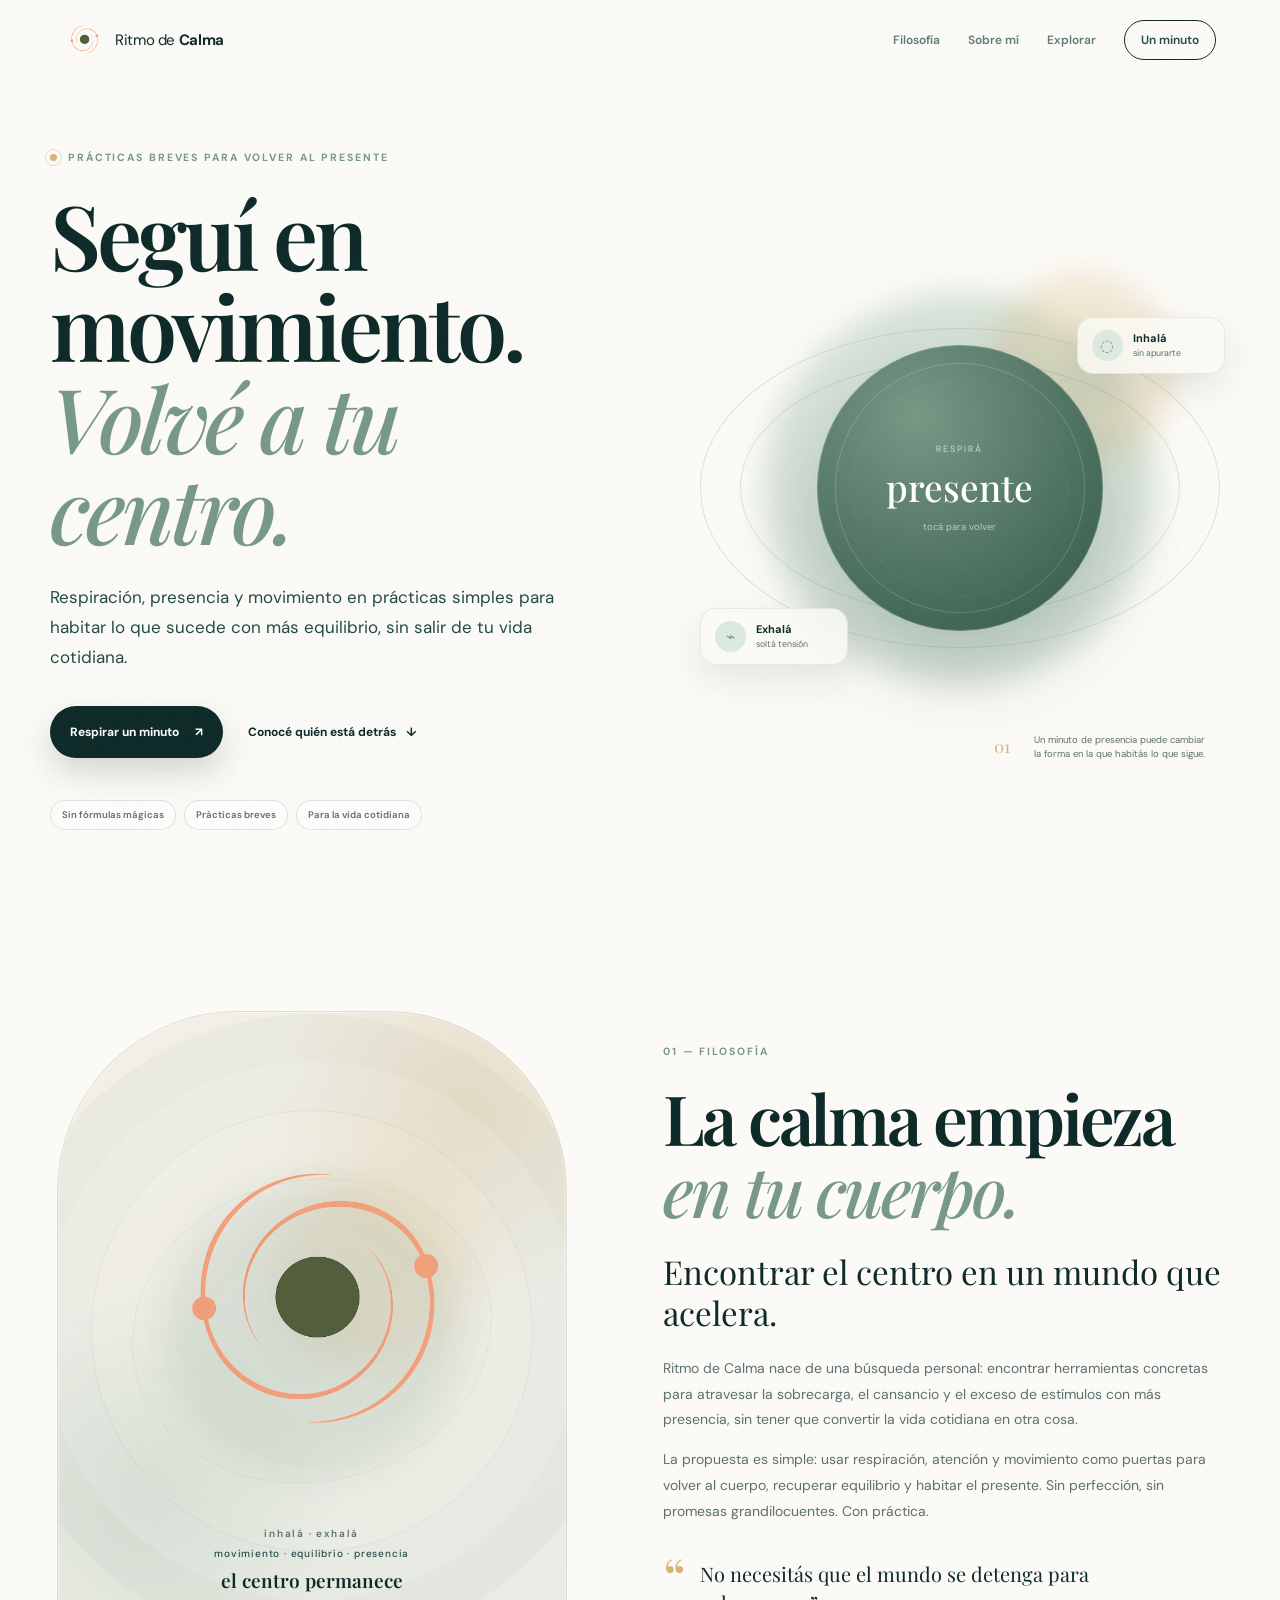
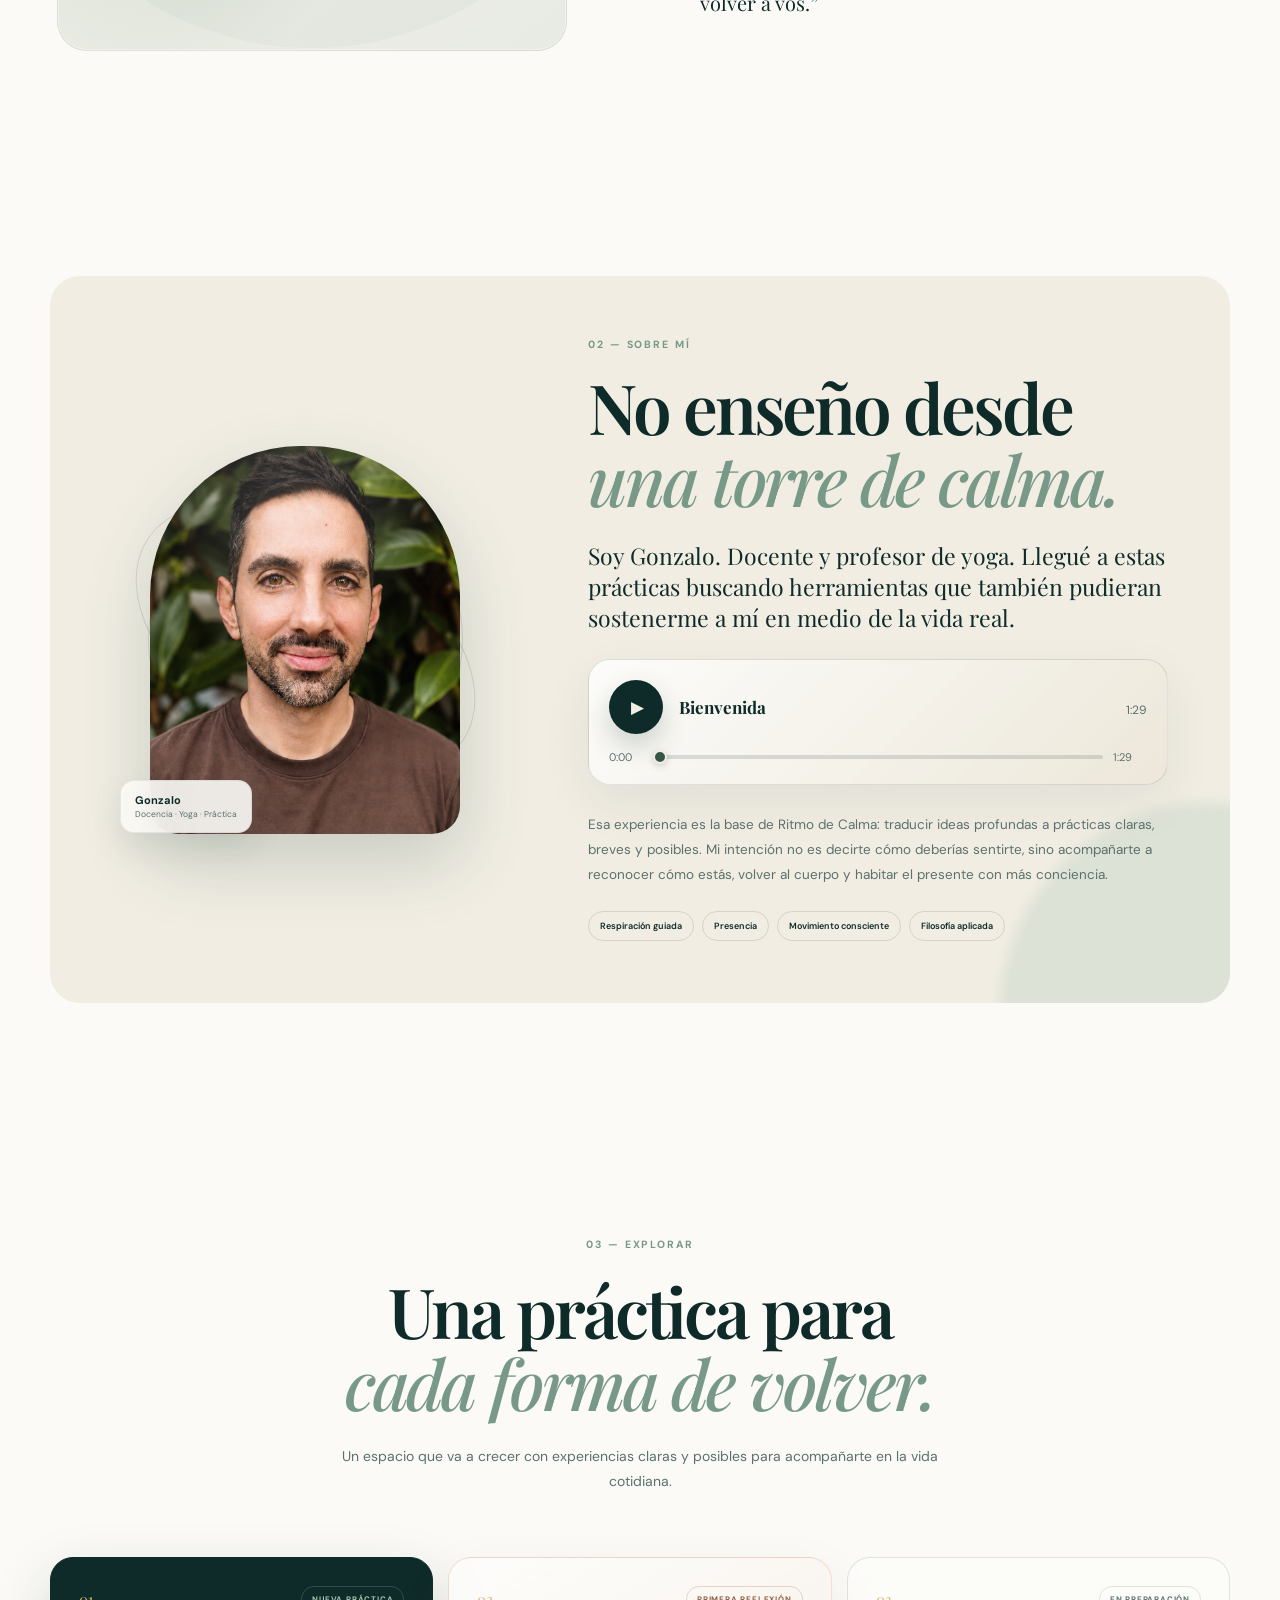
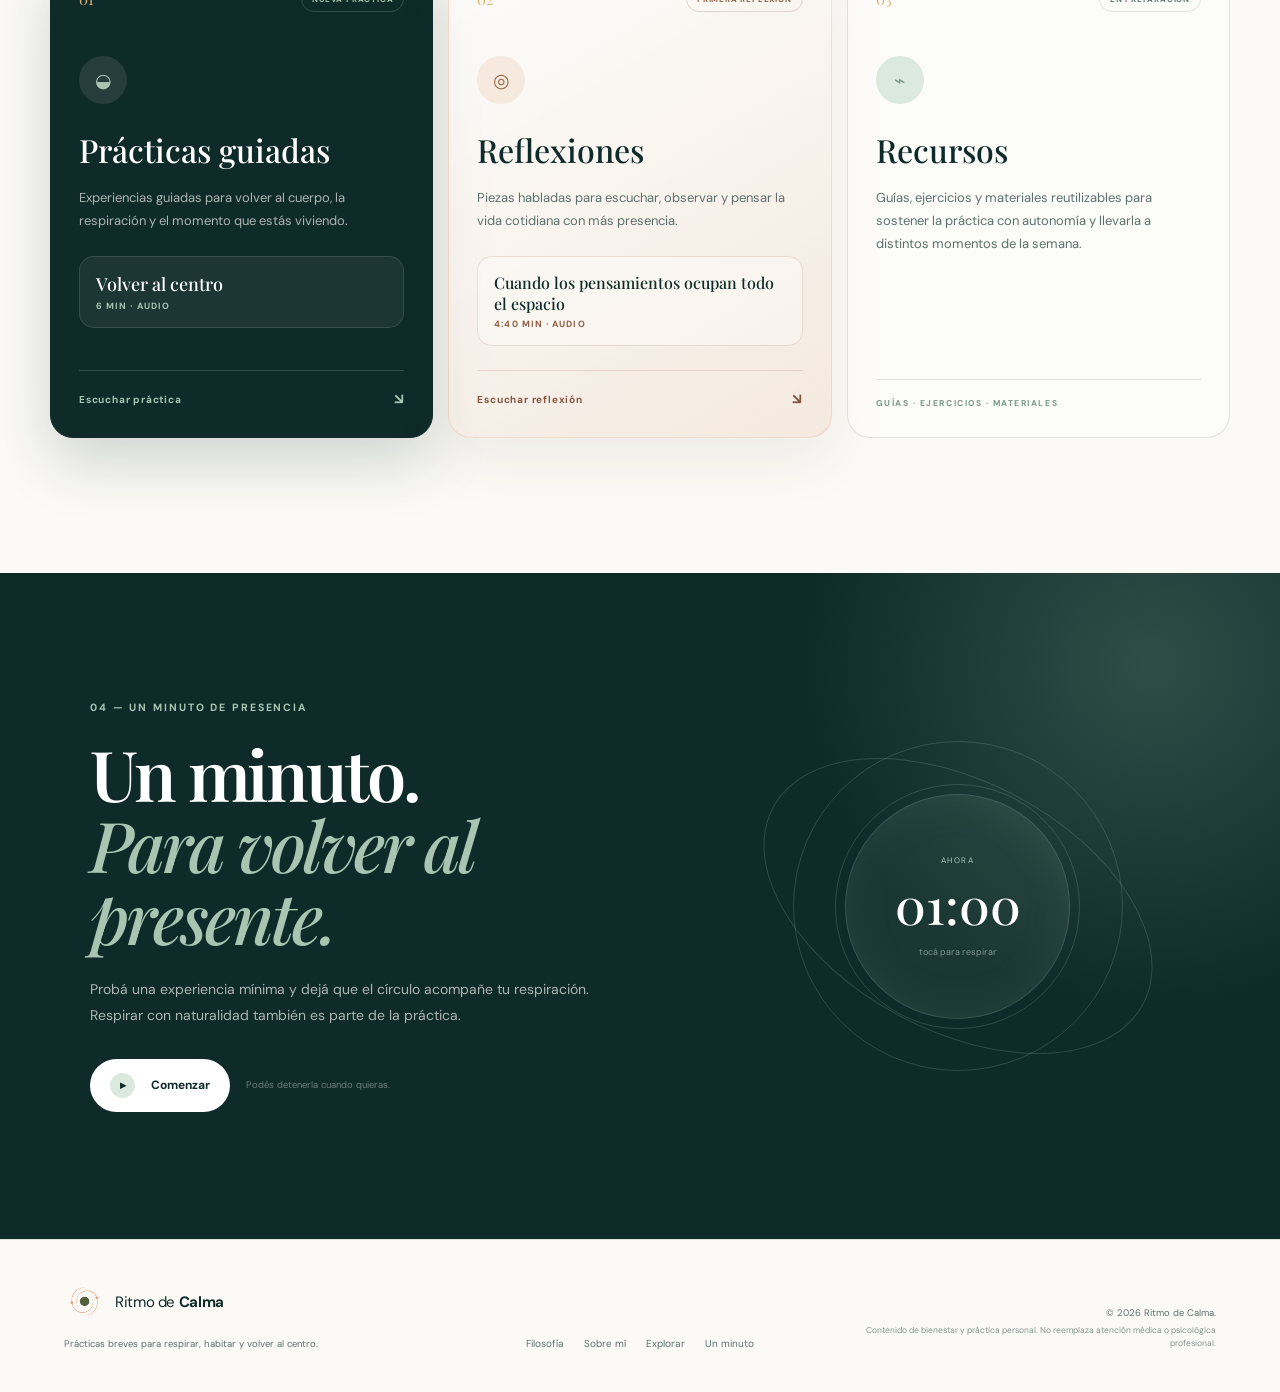
==== index.html @ 2ca8b784 "style: refresh logo and favicon" ====
<!DOCTYPE html>
<html lang="es">
<head>
  <meta charset="UTF-8">
  <meta name="viewport" content="width=device-width, initial-scale=1.0">
  <meta name="description" content="Ritmo de Calma — respiración, presencia y movimiento para seguir en movimiento sin perder el centro.">
  <meta name="theme-color" content="#0f2b29">
  <meta name="color-scheme" content="light">
  <link rel="icon" href="favicon-terra-v3.ico" sizes="any">
  <link rel="icon" type="image/png" href="assets/favicon-terra-v3-32.png" sizes="32x32">
  <link rel="icon" type="image/png" href="assets/favicon-terra-v3-16.png" sizes="16x16">
  <link rel="apple-touch-icon" href="assets/favicon-terra-v3-180.png">
  <meta property="og:type" content="website">
  <meta property="og:title" content="Ritmo de Calma — Seguí en movimiento. Volvé a tu centro.">
  <meta property="og:description" content="Prácticas breves para volver al presente sin salir de tu día a día.">
  <meta property="og:url" content="https://www.ritmodecalma.com/">
  <meta name="twitter:card" content="summary_large_image">
  <link rel="canonical" href="https://www.ritmodecalma.com/">
  <link rel="preconnect" href="https://fonts.googleapis.com">
  <link rel="preconnect" href="https://fonts.gstatic.com" crossorigin>
  <link href="https://fonts.googleapis.com/css2?family=DM+Sans:wght@400;500;600;700&family=Playfair+Display:ital,wght@0,500;0,600;1,500;1,600&display=swap" rel="stylesheet">
  <link rel="stylesheet" href="style.css?v=logo-terra-v3">
  <title>Ritmo de Calma — Volvé a tu centro</title>
  <script defer src="https://cloud.umami.is/script.js" data-website-id="38cd28f6-9287-4475-85c4-ac430f032003" data-domains="ritmodecalma.com,www.ritmodecalma.com"></script>
</head>

<body>
  <a class="skip-link" href="#contenido">Saltar al contenido</a>
  <div class="noise" aria-hidden="true"></div>
  <div class="progress-bar" id="progressBar" aria-hidden="true"></div>

  <header class="site-header" id="siteHeader">
    <a class="brand" href="#inicio" aria-label="Ritmo de Calma — inicio">
      <span class="brand-symbol-motion" aria-hidden="true">
        <img class="brand-symbol" src="assets/logo-terra-v3.png" alt="" width="42" height="42">
      </span>
      <span>Ritmo de <strong>Calma</strong></span>
    </a>

    <button class="menu-toggle" id="menuToggle" type="button" aria-label="Abrir menú" aria-expanded="false" aria-controls="nav">
      <span></span><span></span>
    </button>

    <nav class="nav" id="nav" aria-label="Navegación principal">
      <a href="#filosofia" data-nav="filosofia">Filosofía</a>
      <a href="#sobre-mi" data-nav="sobre-mi">Sobre mí</a>
      <a href="#explorar" data-nav="explorar">Explorar</a>
      <a class="nav-cta" href="#presencia" data-nav="presencia">Un minuto</a>
    </nav>
  </header>

  <main id="contenido">
    <section class="hero section" id="inicio" data-section="inicio">
      <div class="hero-copy reveal">
        <div class="hero-kicker">
          <span class="pulse-dot" aria-hidden="true"></span>
          PRÁCTICAS BREVES PARA VOLVER AL PRESENTE
        </div>

        <h1>
          Seguí en movimiento.<br>
          <em>Volvé a tu centro.</em>
        </h1>

        <p class="hero-text">
          Respiración, presencia y movimiento en prácticas simples para habitar lo que sucede
          con más equilibrio, sin salir de tu vida cotidiana.
        </p>

        <div class="hero-actions">
          <button class="button button-primary magnetic" type="button" data-open-pause>
            <span class="button-label">Respirar un minuto</span>
            <span class="button-icon" aria-hidden="true">↗</span>
          </button>
          <a class="text-link" href="#sobre-mi">Conocé quién está detrás <span aria-hidden="true">↓</span></a>
        </div>

        <div class="hero-proof" aria-label="Características de Ritmo de Calma">
          <span>Sin fórmulas mágicas</span>
          <span>Prácticas breves</span>
          <span>Para la vida cotidiana</span>
        </div>
      </div>

      <div class="hero-visual reveal delay-1" id="heroVisual" aria-label="Visualización animada de una respiración">
        <div class="hero-orbits" aria-hidden="true">
          <div class="ambient ambient-a"></div>
          <div class="ambient ambient-b"></div>
          <div class="orbit orbit-a"></div>
          <div class="orbit orbit-b"></div>
        </div>

        <button class="breath-orb" type="button" data-open-pause aria-label="Abrir un minuto guiado de presencia">
          <span class="orb-halo halo-a" aria-hidden="true"></span>
          <span class="orb-halo halo-b" aria-hidden="true"></span>
          <span class="orb-copy">
            <small>RESPIRÁ</small>
            <strong>presente</strong>
            <span>tocá para volver</span>
          </span>
        </button>

        <div class="floating-note note-a" aria-hidden="true">
          <span class="note-symbol">◌</span>
          <p><strong>Inhalá</strong><small>sin apurarte</small></p>
        </div>
        <div class="floating-note note-b" aria-hidden="true">
          <span class="note-symbol">⌁</span>
          <p><strong>Exhalá</strong><small>soltá tensión</small></p>
        </div>

        <div class="hero-caption" aria-hidden="true">
          <span>01</span>
          <p>Un minuto de presencia puede cambiar la forma en la que habitás lo que sigue.</p>
        </div>
      </div>
    </section>

    <section class="section philosophy" id="filosofia" data-section="filosofia">
      <div class="philosophy-visual reveal">
        <div class="visual-frame philosophy-brand-board">
          <span class="brand-aura aura-one"></span>
          <span class="brand-aura aura-two"></span>

          <div class="philosophy-logo-wrap">
            <div class="philosophy-logo-motion">
              <img class="philosophy-logo-image" src="assets/logo-terra-v3.png" alt="" width="1254" height="1254">
            </div>
          </div>

          <div class="brand-concept-copy">
            <small>inhalá · exhalá</small>
            <span>movimiento · equilibrio · presencia</span>
            <strong>el centro permanece</strong>
          </div>
        </div>
      </div>

      <div class="philosophy-copy reveal delay-1">
        <p class="eyebrow">01 — FILOSOFÍA</p>
        <h2>La calma empieza<br> <em>en tu cuerpo.</em></h2>
        <p class="lead">Encontrar el centro en un mundo que acelera.</p>
        <p>
          Ritmo de Calma nace de una búsqueda personal: encontrar herramientas concretas
          para atravesar la sobrecarga, el cansancio y el exceso de estímulos con más presencia,
          sin tener que convertir la vida cotidiana en otra cosa.
        </p>
        <p>
          La propuesta es simple: usar respiración, atención y movimiento como puertas para
          volver al cuerpo, recuperar equilibrio y habitar el presente. Sin perfección,
          sin promesas grandilocuentes. Con práctica.
        </p>
        <blockquote>
          <span aria-hidden="true">“</span>
          <p>No necesitás que el mundo se detenga para volver a vos.”</p>
        </blockquote>
      </div>
    </section>

    <section class="section about" id="sobre-mi" data-section="sobre-mi">
      <div class="about-card reveal">
        <figure class="about-profile" data-photo-parallax>
          <div class="profile-orbit orbit-one" aria-hidden="true"></div>
          <div class="profile-orbit orbit-two" aria-hidden="true"></div>

          <div class="profile-photo-shell">
            <img
              class="profile-photo"
              src="assets/gonzalo-sobre-mi.png"
              alt="Gonzalo, docente y profesor de yoga, creador de Ritmo de Calma"
              width="941"
              height="1672"
              loading="lazy"
              decoding="async"
            >
            <span class="profile-photo-glow" aria-hidden="true"></span>
          </div>

          <figcaption class="profile-label">
            <strong>Gonzalo</strong>
            <span>Docencia · Yoga · Práctica</span>
          </figcaption>
        </figure>

        <div class="about-copy">
          <p class="eyebrow">02 — SOBRE MÍ</p>
          <h2>No enseño desde <em>una torre de calma.</em></h2>
          <p class="about-lead">
            Soy Gonzalo. Docente y profesor de yoga. Llegué a estas prácticas buscando
            herramientas que también pudieran sostenerme a mí en medio de la vida real.
          </p>
          <div class="welcome-audio" data-welcome-player>
            <div class="welcome-audio-heading">
              <button class="welcome-play" id="welcomePlay" type="button" aria-label="Reproducir saludo de bienvenida">
                <span id="welcomePlayIcon" aria-hidden="true">▶</span>
              </button>
              <div class="welcome-audio-label">
                <strong>Bienvenida</strong>
                <span>1:29</span>
              </div>
            </div>
            <div class="welcome-audio-controls">
              <time id="welcomeCurrent" datetime="PT0M0S">0:00</time>
              <input id="welcomeProgress" type="range" min="0" max="100" step="0.1" value="0" aria-label="Progreso del saludo">
              <time id="welcomeDuration" datetime="PT1M29S">1:29</time>
            </div>
            <audio id="welcomeAudio" preload="metadata" src="assets/ritmo-de-calma-saludo-inicial-final.mp3"></audio>
          </div>
          <p>
            Esa experiencia es la base de Ritmo de Calma: traducir ideas profundas a
            prácticas claras, breves y posibles. Mi intención no es decirte cómo deberías
            sentirte, sino acompañarte a reconocer cómo estás, volver al cuerpo y habitar
            el presente con más conciencia.
          </p>
          <div class="about-tags" aria-label="Enfoques">
            <span>Respiración guiada</span>
            <span>Presencia</span>
            <span>Movimiento consciente</span>
            <span>Filosofía aplicada</span>
          </div>
        </div>
      </div>
    </section>

    <section class="section explore" id="explorar" data-section="explorar" aria-labelledby="exploreTitle">
      <div class="section-intro centered reveal">
        <p class="eyebrow">03 — EXPLORAR</p>
        <h2 id="exploreTitle">Una práctica para<br> <em>cada forma de volver.</em></h2>
        <p>Un espacio que va a crecer con experiencias claras y posibles para acompañarte en la vida cotidiana.</p>
      </div>

      <div class="explore-grid">
        <article class="explore-card explore-card--available reveal">
          <div class="explore-card-head">
            <span class="explore-number">01</span>
            <span class="explore-status explore-status--available">Nueva práctica</span>
          </div>
          <div class="explore-icon" aria-hidden="true">◒</div>
          <h3>Prácticas guiadas</h3>
          <p>Experiencias guiadas para volver al cuerpo, la respiración y el momento que estás viviendo.</p>
          <a class="explore-feature" href="practicas/volver-al-centro/" aria-label="Escuchar práctica destacada: Volver al centro">
            <strong>Volver al centro</strong>
            <span>6 min · Audio</span>
          </a>
          <a class="explore-link" href="practicas/volver-al-centro/">Escuchar práctica <span aria-hidden="true">↘</span></a>
        </article>

        <article class="explore-card explore-card--reflection reveal delay-1">
          <div class="explore-card-head">
            <span class="explore-number">02</span>
            <span class="explore-status explore-status--reflection">Primera reflexión</span>
          </div>
          <div class="explore-icon" aria-hidden="true">◎</div>
          <h3>Reflexiones</h3>
          <p>Piezas habladas para escuchar, observar y pensar la vida cotidiana con más presencia.</p>
          <a class="explore-feature explore-feature--reflection" href="reflexiones/cuando-los-pensamientos-ocupan-todo-el-espacio/" aria-label="Escuchar reflexión destacada: Cuando los pensamientos ocupan todo el espacio">
            <strong>Cuando los pensamientos ocupan todo el espacio</strong>
            <span>4:40 min · Audio</span>
          </a>
          <a class="explore-link explore-link--reflection" href="reflexiones/cuando-los-pensamientos-ocupan-todo-el-espacio/">Escuchar reflexión <span aria-hidden="true">↘</span></a>
        </article>

        <article class="explore-card reveal delay-2">
          <div class="explore-card-head">
            <span class="explore-number">03</span>
            <span class="explore-status">En preparación</span>
          </div>
          <div class="explore-icon" aria-hidden="true">⌁</div>
          <h3>Recursos</h3>
          <p>Guías, ejercicios y materiales reutilizables para sostener la práctica con autonomía y llevarla a distintos momentos de la semana.</p>
          <span class="explore-type">GUÍAS · EJERCICIOS · MATERIALES</span>
        </article>
      </div>
    </section>

    <section class="pause-section" id="presencia" data-section="presencia">
      <div class="pause-ambient" aria-hidden="true"></div>
      <div class="pause-inner">
        <div class="pause-copy reveal">
          <p class="eyebrow light">04 — UN MINUTO DE PRESENCIA</p>
          <h2>Un minuto.<br> <em>Para volver al presente.</em></h2>
          <p>
            Probá una experiencia mínima y dejá que el círculo acompañe tu respiración.
            Respirar con naturalidad también es parte de la práctica.
          </p>
          <div class="pause-actions">
            <button class="button button-light magnetic" type="button" data-open-pause aria-label="Comenzar un minuto de presencia">
              <span class="play-dot" aria-hidden="true">▶</span>
              <span>Comenzar</span>
            </button>
            <span class="microcopy">Podés detenerla cuando quieras.</span>
          </div>
        </div>

        <button class="pause-preview reveal delay-1" type="button" data-open-pause aria-label="Abrir un minuto guiado de presencia">
          <span class="preview-ring ring-1" aria-hidden="true"></span>
          <span class="preview-ring ring-2" aria-hidden="true"></span>
          <span class="preview-ring ring-3" aria-hidden="true"></span>
          <span class="preview-core">
            <small>AHORA</small>
            <strong>01:00</strong>
            <span>tocá para respirar</span>
          </span>
        </button>
      </div>
    </section>

  </main>

  <footer class="footer">
    <div class="footer-brand">
      <a class="brand" href="#inicio">
        <span class="brand-symbol-motion" aria-hidden="true">
          <img class="brand-symbol" src="assets/logo-terra-v3.png" alt="" width="42" height="42">
        </span>
        <span>Ritmo de <strong>Calma</strong></span>
      </a>
      <p>Prácticas breves para respirar, habitar y volver al centro.</p>
    </div>

    <div class="footer-links">
      <a href="#filosofia">Filosofía</a>
      <a href="#sobre-mi">Sobre mí</a>
      <a href="#explorar">Explorar</a>
      <a href="#presencia">Un minuto</a>
    </div>

    <div class="footer-legal">
      <p>© <span id="year"></span> Ritmo de Calma.</p>
      <small>Contenido de bienestar y práctica personal. No reemplaza atención médica o psicológica profesional.</small>
    </div>
  </footer>

  <button class="mobile-pause" type="button" data-open-pause>
    <span class="mobile-pulse" aria-hidden="true"></span>
    Presencia · 60 s
  </button>

  <div class="pause-modal" id="pauseModal" aria-hidden="true">
    <div class="modal-backdrop" data-close-pause></div>
    <div class="modal-shell" role="dialog" aria-modal="true" aria-labelledby="modalTitle" aria-describedby="modalInstruction">
      <button class="modal-close" type="button" data-close-pause aria-label="Cerrar práctica">×</button>

      <div class="modal-copy">
        <p class="eyebrow">UN MINUTO DE PRESENCIA · 60 SEGUNDOS</p>
        <h2 id="modalTitle">Respirá dentro del movimiento.</h2>
        <p class="modal-instruction" id="modalInstruction" aria-live="polite">Buscá una postura cómoda. Cuando quieras, empezamos.</p>

        <div class="modal-controls">
          <button class="button button-primary" type="button" id="pauseStart">Comenzar</button>
          <button class="ghost-button" type="button" id="pauseReset" disabled>Reiniciar</button>
        </div>
        <small class="modal-tip">Sugerencia: no fuerces la respiración. Si algo resulta incómodo, volvé a respirar con naturalidad.</small>
      </div>

      <div class="breath-stage" aria-live="polite">
        <svg class="progress-ring" viewBox="0 0 320 320" aria-hidden="true">
          <circle class="progress-track" cx="160" cy="160" r="148"></circle>
          <circle class="progress-value" id="progressCircle" cx="160" cy="160" r="148"></circle>
        </svg>
        <div class="breath-disc" id="breathDisc">
          <span id="breathPhase">LISTO</span>
          <strong id="pauseTime">01:00</strong>
          <small id="breathHint">tomate un momento</small>
        </div>
      </div>
    </div>
  </div>

  <script type="application/ld+json">
  {
    "@context": "https://schema.org",
    "@type": "WebSite",
    "name": "Ritmo de Calma",
    "url": "https://www.ritmodecalma.com/",
    "description": "Respiración, presencia y movimiento para volver al cuerpo y habitar el presente."
  }
  </script>
  <script src="script.js"></script>
  <script src="assets/js/analytics.js"></script>
</body>
</html>
---- style.css ----
:root {
  --ink: #0f2b29;
  --ink-2: #244b47;
  --ink-3: #5c716d;
  --paper: #fbfaf6;
  --cream: #f1ede3;
  --cream-2: #e8e4d9;
  --sage: #a9c5b2;
  --sage-2: #789988;
  --sage-3: #dce9df;
  --sage-dark: #355647;
  --gold: #d7b476;
  --clay: #dfa27c;
  --white: #ffffff;
  --line: rgba(15, 43, 41, .12);
  --line-light: rgba(255, 255, 255, .15);
  --shadow-sm: 0 14px 35px rgba(15, 43, 41, .09);
  --shadow-lg: 0 34px 90px rgba(15, 43, 41, .17);
  --serif: "Playfair Display", Georgia, serif;
  --sans: "DM Sans", Arial, sans-serif;
  --header-h: 80px;
}

* { box-sizing: border-box; }
html {
  scroll-behavior: smooth;
  scroll-padding-top: 95px;
}
body {
  margin: 0;
  background: var(--paper);
  color: var(--ink);
  font-family: var(--sans);
}
body.modal-open {
  overflow: hidden;
  width: 100%;
  overscroll-behavior: none;
}
button, input, textarea { font: inherit; }
button, a { -webkit-tap-highlight-color: transparent; }
button { color: inherit; }
a { color: inherit; text-decoration: none; }
img, svg { max-width: 100%; }
::selection { background: var(--sage); color: var(--ink); }

.skip-link {
  position: fixed;
  z-index: 99999;
  left: 18px;
  top: 12px;
  transform: translateY(-150%);
  padding: 10px 14px;
  border-radius: 10px;
  color: var(--white);
  background: var(--ink);
  font-size: 12px;
  transition: transform .2s ease;
}
.skip-link:focus { transform: translateY(0); }

.noise {
  position: fixed;
  inset: 0;
  z-index: 9998;
  pointer-events: none;
  opacity: .025;
  background-image: url("data:image/svg+xml,%3Csvg viewBox='0 0 180 180' xmlns='http://www.w3.org/2000/svg'%3E%3Cfilter id='n'%3E%3CfeTurbulence type='fractalNoise' baseFrequency='.82' numOctaves='4' stitchTiles='stitch'/%3E%3C/filter%3E%3Crect width='100%25' height='100%25' filter='url(%23n)' opacity='.6'/%3E%3C/svg%3E");
}

.progress-bar {
  position: fixed;
  z-index: 9999;
  left: 0;
  top: 0;
  width: 0;
  height: 3px;
  background: linear-gradient(90deg, var(--gold), var(--sage));
  box-shadow: 0 0 18px rgba(215, 180, 118, .5);
}

.site-header {
  position: fixed;
  z-index: 1000;
  top: 0;
  left: 0;
  right: 0;
  min-height: var(--header-h);
  padding: 20px clamp(20px, 5vw, 76px);
  display: flex;
  align-items: center;
  justify-content: space-between;
  transition: min-height .3s ease, padding .3s ease, background .3s ease, box-shadow .3s ease;
}
.site-header.scrolled {
  min-height: 66px;
  padding-top: 12px;
  padding-bottom: 12px;
  background: rgba(251, 250, 246, .82);
  box-shadow: 0 1px 0 var(--line);
  backdrop-filter: blur(18px) saturate(1.15);
}

.brand {
  display: inline-flex;
  align-items: center;
  gap: 11px;
  font-size: 15px;
  letter-spacing: -.025em;
  white-space: nowrap;
}
.brand strong { font-weight: 700; }
.nav {
  display: flex;
  align-items: center;
  gap: 28px;
  font-size: 12px;
  font-weight: 600;
}
.nav a {
  position: relative;
  color: var(--ink-2);
  opacity: .72;
  transition: opacity .2s ease, color .2s ease, transform .2s ease;
}
.nav a:not(.nav-cta)::after {
  content: "";
  position: absolute;
  left: 0;
  right: 100%;
  bottom: -8px;
  height: 1px;
  background: var(--ink);
  transition: right .25s ease;
}
.nav a:hover,
.nav a.active { opacity: 1; color: var(--ink); }
.nav a:hover::after,
.nav a.active::after { right: 0; }
.nav-cta {
  opacity: 1 !important;
  padding: 11px 16px;
  border: 1px solid var(--ink);
  border-radius: 100px;
  transition: transform .2s ease, color .2s ease, background .2s ease, box-shadow .2s ease;
}
.nav-cta:hover { transform: translateY(-2px); }
.nav a.nav-cta.active {
  color: var(--white);
  background: var(--ink);
  box-shadow: 0 9px 24px rgba(15,43,41,.14);
}

.menu-toggle {
  display: none;
  width: 44px;
  height: 44px;
  padding: 0;
  border: 0;
  background: transparent;
  cursor: pointer;
}
.menu-toggle span {
  display: block;
  width: 23px;
  height: 1.5px;
  margin: 6px auto;
  background: var(--ink);
  transition: transform .25s ease, opacity .25s ease;
}
.menu-toggle[aria-expanded="true"] span:first-child { transform: translateY(3.75px) rotate(45deg); }
.menu-toggle[aria-expanded="true"] span:last-child { transform: translateY(-3.75px) rotate(-45deg); }

.section {
  width: min(1180px, calc(100% - 44px));
  margin-inline: auto;
  padding: 130px 0;
}

.hero {
  min-height: 100svh;
  padding-top: 145px;
  padding-bottom: 76px;
  display: grid;
  grid-template-columns: 1.02fr .98fr;
  align-items: center;
  gap: clamp(38px, 6vw, 80px);
}
.hero-copy { position: relative; z-index: 2; }
.hero-kicker,
.eyebrow {
  margin: 0 0 24px;
  color: var(--sage-2);
  font-size: 10.5px;
  font-weight: 700;
  letter-spacing: .18em;
  text-transform: uppercase;
}
.hero-kicker {
  display: inline-flex;
  align-items: center;
  gap: 11px;
}
.pulse-dot {
  position: relative;
  width: 7px;
  height: 7px;
  border-radius: 50%;
  background: var(--gold);
}
.pulse-dot::after {
  content: "";
  position: absolute;
  inset: -5px;
  border: 1px solid rgba(215, 180, 118, .45);
  border-radius: 50%;
  animation: pulse 2.4s ease-out infinite;
}
@keyframes pulse { 0% { transform: scale(.65); opacity: 1; } 100% { transform: scale(1.55); opacity: 0; } }

h1, h2, h3, p { margin-top: 0; }
h3 { text-wrap: balance; }
h1, h2 {
  font-family: var(--serif);
  font-weight: 600;
  line-height: 1.02;
  letter-spacing: -.045em;
  text-wrap: balance;
  overflow-wrap: normal;
  word-break: normal;
  hyphens: none;
}
h1 {
  max-width: 720px;
  margin-bottom: 28px;
  font-size: clamp(56px, 7vw, 96px);
}
h1 em,
h2 em {
  color: var(--sage-2);
  font-weight: 500;
}
.hero-text {
  max-width: 590px;
  margin-bottom: 0;
  color: var(--ink-2);
  font-size: clamp(15px, 1.4vw, 17px);
  line-height: 1.78;
}
.hero-actions {
  display: flex;
  align-items: center;
  flex-wrap: wrap;
  gap: 25px;
  margin-top: 34px;
}
.button {
  position: relative;
  isolation: isolate;
  min-height: 52px;
  padding: 14px 20px;
  display: inline-flex;
  align-items: center;
  justify-content: center;
  gap: 16px;
  overflow: hidden;
  border: 0;
  border-radius: 100px;
  font-size: 12px;
  font-weight: 700;
  cursor: pointer;
  transition: transform .25s ease, box-shadow .25s ease, background .25s ease;
}
.button::before {
  content: "";
  position: absolute;
  z-index: -1;
  width: 130%;
  aspect-ratio: 1;
  left: -145%;
  top: 50%;
  border-radius: 50%;
  transform: translateY(-50%);
  background: rgba(255, 255, 255, .1);
  transition: left .55s cubic-bezier(.2,.8,.2,1);
}
.button:hover::before { left: -15%; }
.button:hover { transform: translateY(-3px); }
a:focus-visible,
button:focus-visible,
input:focus-visible {
  outline: 3px solid rgba(215, 180, 118, .6);
  outline-offset: 3px;
}
.button-primary {
  color: var(--white);
  background: var(--ink);
  box-shadow: 0 14px 32px rgba(15, 43, 41, .17);
}
.button-primary:hover { box-shadow: 0 20px 44px rgba(15, 43, 41, .24); }
.button-icon { transition: transform .25s ease; }
.button:hover .button-icon { transform: translate(3px, -3px); }
.text-link {
  font-size: 12px;
  font-weight: 700;
}
.text-link span { display: inline-block; margin-left: 7px; transition: transform .2s ease; }
.text-link:hover span { transform: translateY(4px); }
.hero-proof {
  display: flex;
  flex-wrap: wrap;
  gap: 8px;
  margin-top: 42px;
}
.hero-proof span {
  padding: 8px 11px;
  border: 1px solid var(--line);
  border-radius: 100px;
  color: var(--ink-3);
  background: rgba(255,255,255,.45);
  font-size: 9.5px;
  font-weight: 600;
}

.hero-visual {
  --mx: 0px;
  --my: 0px;
  position: relative;
  min-height: 610px;
  display: grid;
  place-items: center;
  transform: translate3d(var(--mx), var(--my), 0);
  transition: transform .25s ease-out;
}
.hero-orbits {
  position: absolute;
  inset: 0;
  display: grid;
  place-items: center;
  overflow: hidden;
  pointer-events: none;
}
@supports (overflow: clip) {
  .hero-orbits { overflow: clip; }
}
.ambient {
  position: absolute;
  border-radius: 50%;
  filter: blur(14px);
  pointer-events: none;
}
.ambient-a {
  width: 390px;
  height: 390px;
  background: rgba(169, 197, 178, .42);
  animation: ambientFloat 9s ease-in-out infinite;
}
.ambient-b {
  width: 190px;
  height: 190px;
  top: 15%;
  right: 10%;
  background: rgba(215, 180, 118, .25);
  animation: ambientFloat 11s ease-in-out -4s infinite reverse;
}
@keyframes ambientFloat { 0%,100% { transform: translate(0,0) scale(.94); } 50% { transform: translate(18px,-12px) scale(1.06); } }
.orbit {
  position: absolute;
  border: 1px solid rgba(120, 153, 136, .24);
  border-radius: 50%;
  pointer-events: none;
}
.orbit-a { width: 440px; height: 255px; animation: spinA 22s linear infinite; }
.orbit-b { width: 520px; height: 320px; animation: spinB 29s linear infinite; }
@keyframes spinA { from { transform: rotate(-20deg); } to { transform: rotate(340deg); } }
@keyframes spinB { from { transform: rotate(34deg); } to { transform: rotate(-326deg); } }

.breath-orb {
  position: relative;
  z-index: 3;
  width: 286px;
  height: 286px;
  padding: 0;
  display: grid;
  place-items: center;
  border: 0;
  border-radius: 50%;
  color: var(--white);
  background: radial-gradient(circle at 35% 25%, #799886, #466b59 68%, #355647);
  box-shadow: 0 32px 80px rgba(53, 86, 71, .28), inset 0 0 0 1px rgba(255,255,255,.17);
  cursor: pointer;
  animation: orbBreath 8s ease-in-out infinite;
}
@keyframes orbBreath { 0%,100% { transform: scale(.95); } 48% { transform: scale(1.045); } }
.orb-halo {
  position: absolute;
  border: 1px solid rgba(255,255,255,.18);
  border-radius: 50%;
  pointer-events: none;
}
.halo-a { inset: 18px; }
.halo-b { inset: 35px; border-style: dashed; opacity: .45; animation: haloSpin 26s linear infinite; }
@keyframes haloSpin { to { transform: rotate(360deg); } }
.orb-copy { display: flex; flex-direction: column; align-items: center; }
.orb-copy small { font-size: 9px; letter-spacing: .22em; opacity: .68; }
.orb-copy strong { margin: 7px 0 10px; font-family: var(--serif); font-size: 37px; font-weight: 500; }
.orb-copy span { font-size: 9.5px; opacity: .6; }

.floating-note {
  position: absolute;
  z-index: 4;
  min-width: 148px;
  padding: 12px 14px;
  display: flex;
  align-items: center;
  gap: 10px;
  border: 1px solid rgba(15,43,41,.08);
  border-radius: 16px;
  background: rgba(251, 250, 246, .82);
  box-shadow: var(--shadow-sm);
  backdrop-filter: blur(15px);
  animation: floatCard 5.8s ease-in-out infinite;
}
.note-a { top: 22%; right: 1%; }
.note-b { left: 2%; bottom: 21%; animation-delay: -2.6s; }
@keyframes floatCard { 0%,100% { transform: translateY(0) rotate(0); } 50% { transform: translateY(-9px) rotate(.8deg); } }
.note-symbol {
  width: 31px;
  height: 31px;
  display: grid;
  place-items: center;
  flex: 0 0 auto;
  border-radius: 50%;
  color: var(--sage-2);
  background: var(--sage-3);
}
.floating-note p { margin: 0; }
.floating-note strong { display: block; font-size: 11px; }
.floating-note small { display: block; margin-top: 2px; color: var(--ink-3); font-size: 8.8px; }
.hero-caption {
  position: absolute;
  right: 3%;
  bottom: 5%;
  width: 220px;
  display: grid;
  grid-template-columns: 28px 1fr;
  gap: 12px;
  color: var(--ink-3);
  font-size: 9.5px;
  line-height: 1.55;
}
.hero-caption span { color: var(--gold); font-family: var(--serif); font-size: 17px; }
.hero-caption p { margin: 0; }

.section-intro { max-width: 860px; }
.section-intro.centered { margin-inline: auto; text-align: center; }
.section-intro h2,
.philosophy-copy h2,
.about-copy h2 {
  margin-bottom: 25px;
  font-size: clamp(42px, 5.4vw, 72px);
  line-height: 1.04;
  text-wrap: balance;
}
.section-intro > p:last-child {
  max-width: 610px;
  color: var(--ink-3);
  font-size: 14px;
  line-height: 1.75;
}
.section-intro.centered > p:last-child { margin-inline: auto; }

.philosophy {
  padding-top: 105px;
  display: grid;
  grid-template-columns: .96fr 1.04fr;
  align-items: center;
  gap: clamp(45px, 7vw, 95px);
}
.philosophy-visual { position: relative; }
.visual-frame { position: relative; max-width: 510px; margin-inline: auto; }

.philosophy-brand-board {
  min-height: 640px;
  overflow: hidden;
  display: grid;
  place-items: center;
  border: 1px solid rgba(15,43,41,.07);
  border-radius: 180px 180px 30px 30px;
  background:
    radial-gradient(circle at 80% 16%, rgba(215,180,118,.27), transparent 29%),
    radial-gradient(circle at 18% 75%, rgba(169,197,178,.32), transparent 31%),
    linear-gradient(145deg, #f2efe6, #e8ebe4);
  box-shadow: inset 0 0 0 1px rgba(255,255,255,.34);
  isolation: isolate;
}
.philosophy-brand-board::before {
  content: "";
  position: absolute;
  width: 440px;
  height: 440px;
  border-radius: 50%;
  border: 1px solid rgba(15,43,41,.055);
  box-shadow:
    0 0 0 48px rgba(255,255,255,.10),
    0 0 0 96px rgba(15,43,41,.022);
  pointer-events: none;
}
.philosophy-logo-wrap {
  position: relative;
  width: min(78%, 390px);
  aspect-ratio: 1;
  display: grid;
  place-items: center;
}
.brand-aura {
  position: absolute;
  z-index: 1;
  border-radius: 50%;
  pointer-events: none;
}
.aura-one {
  width: 58%;
  aspect-ratio: 1;
  background: rgba(120,153,136,.15);
  filter: blur(18px);
}
.aura-two {
  width: 38%;
  aspect-ratio: 1;
  background: rgba(215,180,118,.16);
  filter: blur(20px);
  transform: translate(32%, -30%);
}
.brand-concept-copy {
  position: absolute;
  left: 50%;
  bottom: 78px;
  z-index: 3;
  width: calc(100% - 80px);
  transform: translateX(-50%);
  text-align: center;
}
.brand-concept-copy strong {
  display: block;
  margin-bottom: 5px;
  font-family: var(--serif);
  font-size: 17px;
  font-weight: 500;
}
.brand-concept-copy span {
  color: var(--ink-3);
  font-size: 8.5px;
  font-weight: 600;
  letter-spacing: .08em;
  text-transform: uppercase;
}
.philosophy-copy .lead {
  margin: 0 0 22px;
  font-family: var(--serif);
  font-size: clamp(24px, 2.7vw, 33px);
  line-height: 1.25;
}
.philosophy-copy > p:not(.eyebrow):not(.lead) {
  color: var(--ink-3);
  font-size: 14px;
  line-height: 1.85;
}
blockquote {
  margin: 34px 0 0;
  padding: 0;
  display: flex;
  gap: 14px;
}
blockquote span { color: var(--gold); font-family: var(--serif); font-size: 55px; line-height: .65; }
blockquote p { max-width: 420px; margin: 0; font-family: var(--serif); font-size: 20px; line-height: 1.45; }

.about { padding-top: 95px; }
.about-card {
  position: relative;
  overflow: hidden;
  padding: clamp(32px, 5vw, 62px);
  display: grid;
  grid-template-columns: .8fr 1.2fr;
  gap: clamp(40px, 7vw, 95px);
  align-items: center;
  border-radius: 30px;
  background: var(--cream);
}
.about-card::after {
  content: "";
  position: absolute;
  width: 420px;
  height: 420px;
  right: -190px;
  bottom: -220px;
  border-radius: 50%;
  background: rgba(169,197,178,.28);
  filter: blur(6px);
}
.about-profile {
  --photo-x: 0px;
  --photo-y: 0px;
  position: relative;
  min-height: 460px;
  margin: 0;
  display: grid;
  place-items: center;
  isolation: isolate;
}
.profile-orbit {
  position: absolute;
  z-index: -1;
  border: 1px solid rgba(15,43,41,.13);
  border-radius: 50%;
  pointer-events: none;
}
.orbit-one { width: 315px; height: 315px; animation: profileSpin 24s linear infinite; }
.orbit-two { width: 375px; height: 225px; transform: rotate(32deg); animation: profileSpinReverse 29s linear infinite; }
@keyframes profileSpin { to { transform: rotate(360deg); } }
@keyframes profileSpinReverse { to { transform: rotate(-328deg); } }

.profile-photo-shell {
  position: relative;
  width: min(100%, 310px);
  aspect-ratio: 4 / 5;
  overflow: hidden;
  border-radius: 150px 150px 28px 28px;
  background: #d8e2d9;
  box-shadow: 0 28px 70px rgba(39, 73, 62, .2);
  transform: translate3d(var(--photo-x), var(--photo-y), 0);
  transition: transform .35s cubic-bezier(.2,.8,.2,1), box-shadow .35s ease;
}
.about-profile:hover .profile-photo-shell {
  box-shadow: 0 36px 88px rgba(39, 73, 62, .25);
}
.profile-photo {
  width: 100%;
  height: 100%;
  display: block;
  object-fit: cover;
  object-position: 50% 25%;
  filter: saturate(.92) contrast(.98);
  transform: scale(1.015);
}
.profile-photo-glow {
  position: absolute;
  inset: 0;
  pointer-events: none;
  background:
    linear-gradient(180deg, rgba(255,255,255,.08), transparent 35%),
    radial-gradient(circle at 45% 20%, rgba(255,255,255,.16), transparent 38%);
}
.profile-label {
  position: absolute;
  z-index: 3;
  left: 2%;
  bottom: 8%;
  padding: 12px 14px;
  border: 1px solid rgba(15,43,41,.08);
  border-radius: 14px;
  background: rgba(251,250,246,.9);
  box-shadow: var(--shadow-sm);
  backdrop-filter: blur(12px);
}
.profile-label strong { display: block; font-size: 11px; }
.profile-label span { display: block; margin-top: 2px; color: var(--ink-3); font-size: 8.5px; }
.about-copy { position: relative; z-index: 1; }
.about-copy h2 {
  max-width: 700px;
  text-wrap: balance;
}
.about-copy .eyebrow { margin-bottom: 20px; }
.about-lead {
  max-width: 680px;
  margin-bottom: 18px;
  font-family: var(--serif);
  font-size: 23px;
  line-height: 1.35;
}
.about-copy > p:not(.eyebrow):not(.about-lead) {
  max-width: 690px;
  color: var(--ink-3);
  font-size: 13.5px;
  line-height: 1.83;
}
.about-tags { display: flex; flex-wrap: wrap; gap: 8px; margin-top: 24px; }
.about-tags span {
  padding: 8px 11px;
  border: 1px solid rgba(15,43,41,.13);
  border-radius: 100px;
  font-size: 9px;
  font-weight: 600;
}

.explore { padding-top: 105px; padding-bottom: 135px; }
.explore-grid {
  margin-top: 64px;
  display: grid;
  grid-template-columns: repeat(3, 1fr);
  gap: 15px;
}
.explore-card {
  position: relative;
  min-height: 355px;
  padding: 28px;
  display: flex;
  flex-direction: column;
  border: 1px solid var(--line);
  border-radius: 23px;
  background: rgba(255,255,255,.38);
  transition: transform .3s ease, background .3s ease, box-shadow .3s ease;
}
.explore-card:hover { transform: translateY(-6px); background: var(--white); box-shadow: var(--shadow-lg); }
.explore-card--available {
  color: var(--white);
  background: var(--ink);
  border-color: var(--ink);
  box-shadow: 0 24px 60px rgba(15,43,41,.18);
}
.explore-card--available:hover { background: var(--ink-2); }
.explore-card-head { display: flex; align-items: center; justify-content: space-between; gap: 12px; }
.explore-number { color: var(--gold); font-family: var(--serif); font-size: 15px; }
.explore-status {
  padding: 7px 10px;
  border: 1px solid var(--line);
  border-radius: 100px;
  color: var(--ink-3);
  font-size: 8px;
  font-weight: 700;
  letter-spacing: .1em;
  text-transform: uppercase;
}
.explore-status--available { border-color: var(--line-light); color: var(--sage); }
.explore-icon {
  width: 48px;
  height: 48px;
  margin-top: 44px;
  display: grid;
  place-items: center;
  border-radius: 50%;
  color: var(--sage-2);
  background: var(--sage-3);
  font-size: 19px;
}
.explore-card--available .explore-icon { color: var(--sage); background: rgba(255,255,255,.09); }
.explore-card h3 {
  margin: 24px 0 15px;
  font-family: var(--serif);
  font-size: 32px;
  font-weight: 500;
}
.explore-card p { margin-bottom: 24px; color: var(--ink-3); font-size: 13px; line-height: 1.78; }
.explore-card--available p { color: rgba(255,255,255,.65); }
.explore-feature {
  margin: 0 0 24px;
  padding: 15px 16px;
  display: grid;
  gap: 4px;
  border: 1px solid rgba(255,255,255,.12);
  border-radius: 15px;
  background: rgba(255,255,255,.055);
  cursor: pointer;
  transition: background-color .2s ease, border-color .2s ease, transform .2s ease;
}
.explore-feature:hover,
.explore-feature:focus-visible {
  border-color: rgba(255,255,255,.3);
  background: rgba(255,255,255,.1);
  transform: translateY(-2px);
}
.explore-feature strong {
  color: var(--white);
  font-family: var(--serif);
  font-size: 18px;
  font-weight: 500;
}
.explore-feature span {
  color: var(--sage);
  font-size: 9px;
  font-weight: 700;
  letter-spacing: .12em;
  text-transform: uppercase;
}
.explore-link,
.explore-type {
  margin-top: auto;
  padding-top: 18px;
  border-top: 1px solid var(--line);
  color: var(--sage-2);
  font-size: 8.5px;
  font-weight: 700;
  letter-spacing: .18em;
}
.explore-link {
  display: flex;
  align-items: center;
  justify-content: space-between;
  border-color: var(--line-light);
  color: var(--sage);
  font-size: 10px;
  letter-spacing: .08em;
}
.explore-link span { font-size: 15px; transition: transform .2s ease; }
.explore-link:hover span { transform: translate(3px, 3px); }
.explore-card--reflection {
  border-color: rgba(223,162,124,.32);
  background: linear-gradient(150deg, rgba(255,255,255,.56), rgba(239,221,207,.58));
  box-shadow: 0 22px 55px rgba(94,66,48,.08);
}
.explore-card--reflection:hover {
  background: linear-gradient(150deg, rgba(255,255,255,.82), rgba(239,221,207,.7));
}
.explore-card--reflection .explore-icon { color: #9c674b; background: rgba(223,162,124,.19); }
.explore-status--reflection { border-color: rgba(156,103,75,.25); color: #8f5d43; }
.explore-feature--reflection {
  border-color: rgba(156,103,75,.18);
  background: rgba(255,255,255,.36);
}
.explore-feature--reflection:hover,
.explore-feature--reflection:focus-visible {
  border-color: rgba(156,103,75,.38);
  background: rgba(255,255,255,.58);
}
.explore-feature--reflection strong { color: var(--ink); font-size: 16px; line-height: 1.32; }
.explore-feature--reflection span { color: #8f5d43; }
.explore-link--reflection { border-color: rgba(156,103,75,.2); color: #82553e; }

.pause-section {
  position: relative;
  overflow: hidden;
  padding: 118px 22px;
  color: var(--white);
  background: var(--ink);
}
.pause-ambient {
  position: absolute;
  width: 760px;
  height: 760px;
  right: -250px;
  top: -290px;
  border-radius: 50%;
  background: radial-gradient(circle, rgba(169,197,178,.22), transparent 64%);
}
.pause-inner {
  position: relative;
  z-index: 1;
  width: min(1100px, 100%);
  margin: auto;
  display: grid;
  grid-template-columns: 1.08fr .92fr;
  align-items: center;
  gap: clamp(40px, 7vw, 90px);
}
.eyebrow.light { color: var(--sage); }
.pause-copy h2 {
  margin-bottom: 25px;
  font-size: clamp(45px, 5.6vw, 70px);
}
.pause-copy h2 em { color: var(--sage); }
.pause-copy > p:not(.eyebrow) {
  max-width: 600px;
  color: rgba(255,255,255,.65);
  font-size: 14px;
  line-height: 1.85;
}
.pause-actions { margin-top: 30px; display: flex; align-items: center; flex-wrap: wrap; gap: 16px; }
.button-light { color: var(--ink); background: var(--white); }
.button-light::before { background: rgba(15,43,41,.07); }
.play-dot {
  width: 25px;
  height: 25px;
  display: grid;
  place-items: center;
  border-radius: 50%;
  color: var(--ink);
  background: var(--sage-3);
  font-size: 8px;
}
.microcopy { color: rgba(255,255,255,.39); font-size: 9.5px; }
.pause-preview {
  position: relative;
  min-height: 430px;
  display: grid;
  place-items: center;
  border: 0;
  color: var(--white);
  background: transparent;
  cursor: pointer;
}
.preview-ring {
  position: absolute;
  border: 1px solid rgba(169,197,178,.2);
  border-radius: 50%;
  animation: previewPulse 6s ease-in-out infinite;
}
.ring-1 { width: 245px; height: 245px; }
.ring-2 { width: 330px; height: 330px; animation-delay: -2s; }
.ring-3 { width: 420px; height: 250px; transform: rotate(28deg); animation-delay: -4s; }
@keyframes previewPulse { 0%,100% { opacity: .28; transform: scale(.94); } 50% { opacity: .75; transform: scale(1.04); } }
.preview-core {
  position: relative;
  z-index: 2;
  width: 225px;
  height: 225px;
  display: flex;
  flex-direction: column;
  align-items: center;
  justify-content: center;
  border: 1px solid rgba(255,255,255,.14);
  border-radius: 50%;
  background: rgba(169,197,178,.08);
  box-shadow: inset 0 0 50px rgba(169,197,178,.07);
  transition: background .3s ease, transform .3s ease;
}
.pause-preview:hover .preview-core { background: rgba(169,197,178,.13); transform: scale(1.035); }
.preview-core small { color: var(--sage); font-size: 8px; letter-spacing: .2em; }
.preview-core strong { margin: 6px 0 8px; font-family: var(--serif); font-size: 50px; font-weight: 500; }
.preview-core span { color: rgba(255,255,255,.46); font-size: 9px; }

.footer {
  padding: 42px clamp(20px, 5vw, 76px);
  display: grid;
  grid-template-columns: 1fr auto 1fr;
  gap: 34px;
  align-items: end;
  border-top: 1px solid var(--line);
}
.footer-brand p { margin: 11px 0 0; color: var(--ink-3); font-size: 9.5px; }
.footer-links { display: flex; flex-wrap: wrap; gap: 20px; color: var(--ink-3); font-size: 10px; }
.footer-links a:hover { color: var(--ink); }
.footer-legal { justify-self: end; max-width: 360px; text-align: right; }
.footer-legal p { margin: 0 0 6px; color: var(--ink-3); font-size: 9.5px; }
.footer-legal small { display: block; color: rgba(92,113,109,.75); font-size: 8.5px; line-height: 1.5; }

.mobile-pause {
  position: fixed;
  z-index: 900;
  right: 16px;
  bottom: 16px;
  display: none;
  align-items: center;
  gap: 9px;
  padding: 12px 15px;
  border: 0;
  border-radius: 100px;
  color: var(--white);
  background: rgba(15,43,41,.93);
  box-shadow: 0 16px 40px rgba(15,43,41,.25);
  backdrop-filter: blur(12px);
  font-size: 10px;
  font-weight: 700;
  cursor: pointer;
}
.mobile-pulse { width: 7px; height: 7px; border-radius: 50%; background: var(--sage); box-shadow: 0 0 0 0 rgba(169,197,178,.6); animation: mobilePulse 2s infinite; }
@keyframes mobilePulse { 70% { box-shadow: 0 0 0 8px rgba(169,197,178,0); } 100% { box-shadow: 0 0 0 0 rgba(169,197,178,0); } }

.reveal {
  opacity: 0;
  transform: translateY(24px);
  transition: opacity .8s cubic-bezier(.2,.75,.25,1), transform .8s cubic-bezier(.2,.75,.25,1);
}
.reveal.visible { opacity: 1; transform: none; }
.delay-1 { transition-delay: .12s; }
.delay-2 { transition-delay: .24s; }

.pause-modal {
  position: fixed;
  z-index: 5000;
  inset: 0;
  width: 100%;
  max-width: 100vw;
  padding: 24px;
  display: none;
  place-items: center;
  overflow: hidden;
  overscroll-behavior: contain;
}
.pause-modal.open { display: grid; }
.modal-backdrop {
  position: absolute;
  inset: 0;
  background: rgba(5,20,19,.82);
  backdrop-filter: blur(12px) saturate(.9);
}
.modal-shell {
  position: relative;
  z-index: 1;
  width: min(950px, calc(100vw - 48px));
  max-width: 100%;
  min-height: 560px;
  padding: clamp(30px, 5vw, 54px);
  display: grid;
  grid-template-columns: 1fr 1fr;
  gap: 50px;
  align-items: center;
  border: 1px solid rgba(255,255,255,.1);
  border-radius: 32px;
  color: var(--ink);
  background: var(--paper);
  box-shadow: 0 38px 120px rgba(0,0,0,.32);
  overflow-x: hidden;
  overflow-y: hidden;
  contain: layout paint;
}
.modal-shell::after {
  content: "";
  position: absolute;
  width: 390px;
  height: 390px;
  right: -170px;
  top: -180px;
  border-radius: 50%;
  background: rgba(169,197,178,.23);
  pointer-events: none;
}
.modal-close {
  position: absolute;
  z-index: 5;
  right: 20px;
  top: 16px;
  width: 42px;
  height: 42px;
  border: 0;
  border-radius: 50%;
  color: var(--ink-3);
  background: transparent;
  font-size: 27px;
  line-height: 1;
  cursor: pointer;
}
.modal-copy { position: relative; z-index: 2; }
.modal-copy h2 { margin-bottom: 22px; font-size: clamp(38px, 4vw, 54px); }
.modal-copy > p:not(.eyebrow) {
  color: var(--ink-2);
  font-size: 13.5px;
  line-height: 1.72;
}
.modal-instruction {
  min-height: 82px;
  margin-bottom: 0;
  padding: 13px 15px;
  border: 1px solid rgba(120,153,136,.19);
  border-radius: 14px;
  background: rgba(220,233,223,.42);
  font-weight: 500;
}
.modal-controls { margin-top: 25px; display: flex; align-items: center; gap: 12px; flex-wrap: wrap; }
.ghost-button {
  min-height: 48px;
  padding: 12px 17px;
  border: 1px solid var(--line);
  border-radius: 100px;
  background: transparent;
  font-size: 10px;
  font-weight: 700;
  cursor: pointer;
}
.ghost-button:disabled { opacity: .35; cursor: not-allowed; }
.modal-tip {
  display: block;
  max-width: 450px;
  margin-top: 20px;
  color: rgba(36,75,71,.76);
  font-size: 10.2px;
  line-height: 1.58;
}
.breath-stage {
  position: relative;
  z-index: 1;
  width: 100%;
  min-width: 0;
  min-height: 400px;
  display: grid;
  place-items: center;
  overflow: visible;
  transform: translateZ(0);
}
.progress-ring {
  position: absolute;
  width: 330px;
  height: 330px;
  max-width: 88vw;
  transform: rotate(-90deg) translateZ(0);
  backface-visibility: hidden;
}
.progress-track,
.progress-value { fill: none; stroke-width: 2; }
.progress-track { stroke: rgba(15,43,41,.08); }
.progress-value {
  stroke: var(--gold);
  stroke-linecap: round;
  stroke-dasharray: 930;
  stroke-dashoffset: 930;
  transition: stroke-dashoffset .45s linear;
}
.breath-disc {
  position: relative;
  width: 250px;
  height: 250px;
  display: flex;
  flex-direction: column;
  align-items: center;
  justify-content: center;
  border-radius: 50%;
  color: var(--white);
  background: radial-gradient(circle at 35% 25%, #7d9d8b, #466b59 70%, #355647);
  box-shadow: 0 28px 70px rgba(53,86,71,.24), inset 0 0 0 1px rgba(255,255,255,.18);
  transition: transform 4s cubic-bezier(.45,0,.25,1), box-shadow .5s ease;
  transform-origin: center;
  will-change: transform;
  backface-visibility: hidden;
}
.breath-disc.inhale { transform: scale(1.13); box-shadow: 0 36px 85px rgba(53,86,71,.3), inset 0 0 0 1px rgba(255,255,255,.2); }
.breath-disc.exhale { transform: scale(.9); }
.breath-disc span { color: rgba(255,255,255,.84); font-size: 9.5px; font-weight: 700; letter-spacing: .2em; }
.breath-disc strong { margin: 7px 0; font-family: var(--serif); font-size: 48px; font-weight: 500; }
.breath-disc small { color: rgba(255,255,255,.79); font-size: 10px; font-weight: 500; }

@media (max-width: 980px) {
  .hero { grid-template-columns: 1fr; padding-top: 125px; text-align: center; }
  .hero-copy { max-width: 760px; margin-inline: auto; }
  .hero-text { margin-inline: auto; }
  .hero-actions, .hero-proof { justify-content: center; }
  .hero-visual { min-height: 500px; order: -1; }
  .hero-caption { display: none; }
  .philosophy { grid-template-columns: 1fr; }
  .philosophy-visual { max-width: 560px; margin-inline: auto; }
  .philosophy-copy { max-width: 720px; margin-inline: auto; }
  .about-card { grid-template-columns: 1fr; }
  .about-profile { min-height: 430px; }
  .profile-photo-shell { width: min(78vw, 310px); }
  .about-copy { max-width: 760px; }
  .footer { grid-template-columns: 1fr 1fr; }
  .footer-legal { grid-column: 1 / -1; justify-self: start; text-align: left; }
}

@media (max-width: 820px) {
  :root { --header-h: 70px; }
  .site-header { padding-inline: 18px; }
  .menu-toggle { display: block; }
  .nav {
    position: absolute;
    top: calc(100% + 5px);
    left: 14px;
    right: 14px;
    padding: 13px;
    display: none;
    flex-direction: column;
    align-items: stretch;
    gap: 4px;
    border: 1px solid var(--line);
    border-radius: 18px;
    background: rgba(251,250,246,.96);
    box-shadow: var(--shadow-lg);
    backdrop-filter: blur(18px);
  }
  .nav.open { display: flex; }
  .nav a { padding: 12px 10px; }
  .nav a:not(.nav-cta)::after { display: none; }
  .nav-cta { text-align: center; }
  .explore-grid { grid-template-columns: 1fr; }
  .explore-card { min-height: 300px; }
  .pause-inner { grid-template-columns: 1fr; text-align: center; }
  .pause-copy > p:not(.eyebrow) { margin-inline: auto; }
  .pause-actions { justify-content: center; }
  .pause-preview { min-height: 370px; }
  .modal-shell {
    width: min(100%, calc(100vw - 28px));
    grid-template-columns: minmax(0, 1fr);
    max-height: calc(100svh - 28px);
    overflow-x: hidden;
    overflow-y: auto;
    overscroll-behavior: contain;
    scrollbar-gutter: stable;
    gap: 25px;
    text-align: center;
  }
  .modal-copy,
  .breath-stage { min-width: 0; }
  .modal-copy > p:not(.eyebrow), .modal-tip { margin-inline: auto; }
  .modal-instruction { min-height: 92px; }
  .modal-controls { justify-content: center; }
  .breath-stage { min-height: 350px; }
  .mobile-pause { display: inline-flex; }
}

@media (max-width: 560px) {
  .section { width: min(100% - 30px, 1180px); padding-block: 92px; }
  .hero { padding-top: 105px; padding-bottom: 62px; }
  h1 { font-size: clamp(48px, 15vw, 66px); }
  .hero-kicker { font-size: 9px; }
  .hero-actions { flex-direction: column; gap: 17px; }
  .button { width: 100%; max-width: 360px; }
  .hero-visual { min-height: 405px; }
  .breath-orb { width: 220px; height: 220px; }
  .orb-copy strong { font-size: 30px; }
  .orbit-a { width: 320px; height: 185px; }
  .orbit-b { width: 370px; height: 220px; }
  .ambient-a { width: 300px; height: 300px; }
  .floating-note { min-width: 130px; transform: scale(.88); }
  .note-a { top: 17%; right: 0; }
  .note-b { left: 0; bottom: 17%; }
  .section-intro h2,
  .philosophy-copy h2,
  .about-copy h2 {
    font-size: clamp(36px, 10.8vw, 50px);
    line-height: 1.06;
  }
  .section-intro h2 br,
  .philosophy-copy h2 br,
  .about-copy h2 br { display: none; }
  .explore-grid { margin-top: 44px; }
  .visual-frame { max-width: 430px; }
  .philosophy-brand-board { min-height: 520px; border-radius: 125px 125px 24px 24px; }
  .philosophy-logo-wrap { width: min(78%, 330px); }
  .brand-concept-copy { bottom: 70px; width: calc(100% - 48px); }
  .brand-concept-copy strong { font-size: 15px; }
  .brand-concept-copy span { font-size: 7.6px; }
  .about-card { padding: 30px 22px; }
  .about-profile { min-height: 390px; }
  .profile-photo-shell { width: min(78vw, 280px); border-radius: 130px 130px 24px 24px; }
  .orbit-one { width: 260px; height: 260px; }
  .orbit-two { width: 315px; height: 190px; }
  .profile-label { left: 0; bottom: 4%; }
  .pause-section { padding-block: 90px; }
  .pause-preview { min-height: 315px; }
  .preview-core { width: 190px; height: 190px; }
  .preview-core strong { font-size: 43px; }
  .ring-1 { width: 215px; height: 215px; }
  .ring-2 { width: 275px; height: 275px; }
  .ring-3 { width: 330px; height: 205px; }
  .footer { grid-template-columns: 1fr; padding-bottom: 95px; }
  .footer-legal { grid-column: auto; }
  .pause-modal { padding: 8px; }
  .modal-shell {
    width: calc(100vw - 16px);
    max-height: calc(100svh - 16px);
    padding: 32px 18px 26px;
    border-radius: 22px;
  }
  .modal-copy h2 { font-size: 37px; }
  .modal-instruction {
    min-height: 104px;
    padding: 12px 13px;
    font-size: 12.8px !important;
  }
  .breath-stage { min-height: 294px; }
  .progress-ring { width: min(276px, 78vw); height: min(276px, 78vw); }
  .breath-disc { width: min(208px, 59vw); height: min(208px, 59vw); }
  .breath-disc strong { font-size: 42px; }
}

@media (prefers-reduced-motion: reduce) {
  .profile-photo-shell { transform: none !important; }
  html { scroll-behavior: auto; }
  *, *::before, *::after {
    animation-duration: .01ms !important;
    animation-iteration-count: 1 !important;
    transition-duration: .01ms !important;
  }
  .reveal { opacity: 1; transform: none; }
}


/* -------------------------------------------------------------------------
   V6 · presencia, centro y bienvenida
   ------------------------------------------------------------------------- */
.brand-symbol-motion {
  width: 40px;
  height: 40px;
  display: grid;
  place-items: center;
  flex: 0 0 auto;
  animation: brandLogoTurn 80s linear infinite;
}

.site-header .brand-symbol-motion { animation-duration: 46.3s; }

.brand-symbol {
  display: block;
  width: 100%;
  height: 100%;
  object-fit: contain;
  animation: brandLogoBreath 8s ease-in-out infinite;
}

.philosophy-brand-board {
  isolation: isolate;
  display: grid;
  place-items: center;
}

.philosophy-brand-board::before {
  transform-origin: center;
  animation: boardRingsSway 22s ease-in-out infinite alternate;
  will-change: transform;
}

.philosophy-brand-board::after {
  content: "";
  position: absolute;
  width: 360px;
  height: 300px;
  border: 1px solid rgba(15,43,41,.05);
  border-radius: 50%;
  transform: rotate(-12deg);
  transform-origin: center;
  animation: boardRingsCounter 26s ease-in-out infinite alternate;
  pointer-events: none;
}

.philosophy-logo-wrap {
  top: auto;
  width: min(70%, 410px);
  z-index: 2;
  transform: translateY(-28px);
}

.philosophy-logo-motion {
  display: grid;
  width: 100%;
  height: 100%;
  place-items: center;
  animation: brandLogoTurn 56s linear infinite;
  will-change: transform;
}

.philosophy-logo-image {
  display: block;
  width: 100%;
  height: auto;
  filter: drop-shadow(0 18px 34px rgba(15, 43, 41, .09));
  animation: brandLogoBreath 8s ease-in-out infinite;
}

.philosophy-brand-board .aura-one {
  animation: auraDriftOne 18s ease-in-out infinite alternate;
}

.philosophy-brand-board .aura-two {
  animation: auraDriftTwo 21s ease-in-out infinite alternate;
}

.brand-concept-copy {
  bottom: 52px;
  display: grid;
  gap: 7px;
  width: calc(100% - 60px);
  text-align: center;
}

.brand-concept-copy small {
  color: var(--ink-3);
  font-size: 10px;
  font-weight: 600;
  letter-spacing: .18em;
  text-transform: lowercase;
}

.brand-concept-copy span {
  order: 2;
  color: var(--ink-2);
  font-size: 10px;
  font-weight: 500;
  letter-spacing: .08em;
  text-transform: lowercase;
}

.brand-concept-copy strong {
  order: 3;
  color: var(--ink);
  font-family: var(--serif);
  font-size: 19px;
  font-weight: 600;
  text-transform: lowercase;
}

.welcome-audio {
  margin: 26px 0 28px;
  padding: 20px;
  border: 1px solid rgba(15, 43, 41, .12);
  border-radius: 22px;
  background: linear-gradient(135deg, rgba(255,255,255,.82), rgba(232,225,207,.48));
  box-shadow: 0 18px 50px rgba(15, 43, 41, .07);
}

.welcome-audio-heading {
  display: flex;
  align-items: center;
  gap: 16px;
}

.welcome-play {
  display: grid;
  place-items: center;
  width: 54px;
  height: 54px;
  flex: 0 0 auto;
  border: 0;
  border-radius: 50%;
  color: var(--cream);
  background: var(--ink);
  box-shadow: 0 12px 28px rgba(15,43,41,.2);
  cursor: pointer;
  transition: transform .25s ease, background .25s ease;
}

.welcome-play:hover { transform: translateY(-2px); background: var(--sage-dark); }
.welcome-play span { font-size: 17px; line-height: 1; transform: translateX(1px); }
.welcome-audio-heading div { display: grid; gap: 3px; }
.welcome-audio-heading small { color: var(--sage-dark); font-size: 9px; font-weight: 700; letter-spacing: .16em; }
.welcome-audio-heading strong { color: var(--ink); font-family: var(--serif); font-size: 17px; line-height: 1.2; }
.welcome-audio-heading div > span { color: var(--ink-3); font-size: 12px; }

.welcome-audio-heading .welcome-audio-label {
  display: flex;
  flex: 1;
  align-items: baseline;
  justify-content: space-between;
  gap: 14px;
}

.welcome-audio-label > span {
  flex: 0 0 auto;
  font-variant-numeric: tabular-nums;
}

.welcome-audio-controls {
  display: grid;
  grid-template-columns: 34px 1fr 34px;
  align-items: center;
  gap: 10px;
  margin-top: 16px;
  color: var(--ink-3);
  font-size: 11px;
  font-variant-numeric: tabular-nums;
}

.welcome-audio-controls input[type="range"] {
  --audio-progress: 0%;
  width: 100%;
  height: 4px;
  margin: 0;
  border-radius: 999px;
  appearance: none;
  background: linear-gradient(to right, var(--clay) var(--audio-progress), rgba(15,43,41,.14) var(--audio-progress));
  cursor: pointer;
}

.welcome-audio-controls input[type="range"]::-webkit-slider-thumb {
  width: 14px;
  height: 14px;
  border: 2px solid var(--cream);
  border-radius: 50%;
  appearance: none;
  background: var(--sage-dark);
  box-shadow: 0 2px 7px rgba(15,43,41,.2);
}

.welcome-audio-controls input[type="range"]::-moz-range-thumb {
  width: 12px;
  height: 12px;
  border: 2px solid var(--cream);
  border-radius: 50%;
  background: var(--sage-dark);
}

@keyframes brandLogoTurn {
  from { transform: rotate(0deg); }
  to { transform: rotate(360deg); }
}

@keyframes brandLogoBreath {
  0%, 100% { transform: scale(.99); }
  50% { transform: scale(1.015); }
}

@keyframes boardRingsSway {
  from { transform: translate3d(-10px, 7px, 0) scale(.985); }
  to { transform: translate3d(12px, -8px, 0) scale(1.025); }
}

@keyframes boardRingsCounter {
  from { transform: translate3d(10px, -7px, 0) rotate(-16deg) scale(.98); }
  to { transform: translate3d(-12px, 9px, 0) rotate(8deg) scale(1.035); }
}

@keyframes auraDriftOne {
  from { transform: translate3d(-14px, 9px, 0) scale(.96); }
  to { transform: translate3d(15px, -11px, 0) scale(1.06); }
}

@keyframes auraDriftTwo {
  from { transform: translate3d(13px, -10px, 0) scale(1.05); }
  to { transform: translate3d(-12px, 12px, 0) scale(.94); }
}

@media (max-width: 560px) {
  .brand-symbol-motion { width: 34px; height: 34px; }
  .philosophy-logo-wrap { top: auto; width: min(76%, 330px); transform: translateY(-30px); }
  .brand-concept-copy { bottom: 40px; width: calc(100% - 36px); }
  .brand-concept-copy small { font-size: 9.5px; }
  .brand-concept-copy span { font-size: 9.5px; letter-spacing: .04em; }
  .brand-concept-copy strong { font-size: 19px; }
  .welcome-audio { padding: 17px; border-radius: 18px; }
  .welcome-play { width: 48px; height: 48px; }
  .welcome-audio-heading strong { font-size: 15px; }
}

@media (prefers-reduced-motion: reduce) {
  .brand-symbol-motion,
  .brand-symbol,
  .philosophy-logo-motion,
  .philosophy-logo-image,
  .philosophy-brand-board::before,
  .philosophy-brand-board::after,
  .philosophy-brand-board .brand-aura { animation: none !important; }
}

/* -------------------------------------------------------------------------
   Prácticas guiadas · plantilla de contenido individual
   ------------------------------------------------------------------------- */
.practice-page { min-width: 0; overflow-x: hidden; }
.practice-page .site-header { background: rgba(251,250,246,.86); backdrop-filter: blur(18px) saturate(1.15); }
.practice-main {
  position: relative;
  min-height: 100svh;
  padding: calc(var(--header-h) + 82px) 22px 120px;
  overflow: hidden;
}
.practice-main::before,
.practice-main::after {
  content: "";
  position: absolute;
  z-index: -1;
  border-radius: 50%;
  pointer-events: none;
}
.practice-main::before {
  width: 620px;
  height: 620px;
  right: -240px;
  top: 20px;
  background: radial-gradient(circle, rgba(169,197,178,.27), rgba(169,197,178,0) 68%);
}
.practice-main::after {
  width: 520px;
  height: 520px;
  left: -280px;
  bottom: -200px;
  border: 1px solid rgba(15,43,41,.065);
  box-shadow: 0 0 0 58px rgba(215,180,118,.035), 0 0 0 116px rgba(15,43,41,.018);
}
.practice-shell { width: min(1100px, 100%); margin-inline: auto; }
.practice-breadcrumb {
  display: inline-flex;
  align-items: center;
  gap: 9px;
  color: var(--ink-3);
  font-size: 10px;
  font-weight: 700;
  letter-spacing: .08em;
  transition: color .2s ease, transform .2s ease;
}
.practice-breadcrumb:hover { color: var(--ink); transform: translateX(-3px); }
.practice-layout {
  margin-top: 66px;
  display: grid;
  grid-template-columns: minmax(0, .92fr) minmax(360px, .78fr);
  align-items: center;
  gap: clamp(55px, 9vw, 120px);
}
.practice-copy,
.practice-player-card { min-width: 0; }
.practice-eyebrow {
  margin: 0 0 22px;
  color: var(--sage-dark);
  font-size: 10px;
  font-weight: 700;
  letter-spacing: .18em;
  text-transform: uppercase;
}
.practice-copy h1 {
  max-width: 700px;
  margin: 0;
  font-family: var(--serif);
  font-size: clamp(58px, 7.8vw, 102px);
  font-weight: 500;
  letter-spacing: -.055em;
  line-height: .96;
}
.practice-copy h1 em { display: block; color: var(--sage-2); font-weight: 500; }
.practice-description {
  max-width: 650px;
  margin: 34px 0 0;
  color: var(--ink-2);
  font-size: 15px;
  line-height: 1.9;
}
.practice-player-card {
  position: relative;
  padding: clamp(28px, 4vw, 44px);
  border: 1px solid var(--line);
  border-radius: 30px;
  background: linear-gradient(145deg, rgba(255,255,255,.86), rgba(241,237,227,.82));
  box-shadow: 0 30px 80px rgba(15,43,41,.12);
  overflow: hidden;
}
.practice-player-card::before {
  content: "";
  position: absolute;
  width: 270px;
  height: 270px;
  right: -125px;
  top: -140px;
  border: 1px solid rgba(15,43,41,.07);
  border-radius: 50%;
  box-shadow: 0 0 0 36px rgba(169,197,178,.075), 0 0 0 72px rgba(215,180,118,.045);
  pointer-events: none;
}
.practice-player-mark {
  position: relative;
  width: 72px;
  height: 72px;
  margin-bottom: 42px;
  display: grid;
  place-items: center;
  border-radius: 50%;
  color: var(--white);
  background: var(--ink);
  box-shadow: 0 18px 36px rgba(15,43,41,.2);
}
.practice-player-mark::before,
.practice-player-mark::after {
  content: "";
  position: absolute;
  border: 1px solid rgba(169,197,178,.55);
  border-radius: 50%;
}
.practice-player-mark::before { inset: 12px; }
.practice-player-mark::after { inset: 22px; background: var(--sage); }
.practice-instruction {
  position: relative;
  margin: 0 0 25px;
  color: var(--ink-2);
  font-family: var(--serif);
  font-size: 20px;
  line-height: 1.5;
}
.practice-audio-label {
  margin: 0 0 10px;
  color: var(--ink-3);
  font-size: 9px;
  font-weight: 700;
  letter-spacing: .16em;
  text-transform: uppercase;
}
.practice-audio {
  width: 100%;
  min-width: 0;
  display: block;
  color-scheme: light;
  accent-color: var(--sage-dark);
}
.practice-audio::-webkit-media-controls-panel { background: #ebe8de; }
.practice-after {
  margin-top: 52px;
  padding-top: 28px;
  display: flex;
  justify-content: flex-end;
  border-top: 1px solid var(--line);
}
.practice-return {
  display: inline-flex;
  align-items: center;
  gap: 10px;
  color: var(--ink-3);
  font-size: 10px;
  font-weight: 700;
  letter-spacing: .08em;
  transition: color .2s ease, transform .2s ease;
}
.practice-return:hover { color: var(--ink); transform: translateY(-2px); }

@media (max-width: 900px) {
  .practice-main { padding-top: calc(var(--header-h) + 58px); }
  .practice-layout { margin-top: 52px; grid-template-columns: minmax(0, 1fr); gap: 50px; }
  .practice-copy { max-width: 760px; }
  .practice-player-card { max-width: 700px; }
}

@media (max-width: 560px) {
  .practice-main { padding: calc(var(--header-h) + 38px) 15px 88px; }
  .practice-layout { margin-top: 40px; gap: 38px; }
  .practice-copy h1 { font-size: clamp(51px, 16vw, 72px); }
  .practice-description { margin-top: 26px; font-size: 14px; line-height: 1.78; }
  .practice-player-card { padding: 25px 20px; border-radius: 23px; }
  .practice-player-mark { width: 62px; height: 62px; margin-bottom: 34px; }
  .practice-instruction { font-size: 18px; }
  .practice-after { margin-top: 38px; justify-content: flex-start; }
}

/* -------------------------------------------------------------------------
   Reflexiones · plantilla de contenido hablado
   ------------------------------------------------------------------------- */
.reflection-page { min-width: 0; overflow-x: hidden; }
.reflection-page .site-header { background: rgba(251,250,246,.86); backdrop-filter: blur(18px) saturate(1.15); }
.reflection-main {
  position: relative;
  min-height: 100svh;
  padding: calc(var(--header-h) + 76px) 22px 120px;
  overflow: hidden;
}
.reflection-main::before {
  content: "";
  position: absolute;
  z-index: -1;
  width: 720px;
  height: 720px;
  right: -280px;
  top: -100px;
  border: 1px solid rgba(156,103,75,.075);
  border-radius: 48% 52% 56% 44%;
  box-shadow: 0 0 0 68px rgba(223,162,124,.045), 0 0 0 136px rgba(15,43,41,.018);
  transform: rotate(18deg);
  pointer-events: none;
}
.reflection-shell { width: min(1020px, 100%); margin-inline: auto; }
.reflection-breadcrumb {
  display: inline-flex;
  align-items: center;
  gap: 9px;
  color: var(--ink-3);
  font-size: 10px;
  font-weight: 700;
  letter-spacing: .08em;
  transition: color .2s ease, transform .2s ease;
}
.reflection-breadcrumb:hover { color: var(--ink); transform: translateX(-3px); }
.reflection-intro {
  max-width: 900px;
  margin-top: 68px;
}
.reflection-eyebrow {
  margin: 0 0 24px;
  color: #8f5d43;
  font-size: 10px;
  font-weight: 700;
  letter-spacing: .19em;
  text-transform: uppercase;
}
.reflection-intro h1 {
  max-width: 940px;
  margin: 0;
  font-family: var(--serif);
  font-size: clamp(54px, 7vw, 88px);
  font-weight: 500;
  letter-spacing: -.052em;
  line-height: .98;
}
.reflection-intro h1 em { color: var(--sage-2); font-weight: 500; }
.reflection-description {
  max-width: 760px;
  margin: 34px 0 0;
  color: var(--ink-2);
  font-size: 15px;
  line-height: 1.9;
}
.reflection-listen {
  position: relative;
  margin-top: 62px;
  padding: clamp(28px, 4.2vw, 48px);
  display: grid;
  grid-template-columns: 180px minmax(0, 1fr);
  align-items: center;
  gap: clamp(28px, 5vw, 58px);
  border: 1px solid rgba(156,103,75,.18);
  border-radius: 30px;
  background: linear-gradient(135deg, rgba(244,231,219,.82), rgba(255,255,255,.8));
  box-shadow: 0 28px 75px rgba(94,66,48,.1);
  overflow: hidden;
}
.reflection-listen::after {
  content: "";
  position: absolute;
  width: 330px;
  height: 190px;
  right: -100px;
  top: -90px;
  border: 1px solid rgba(15,43,41,.055);
  border-radius: 50%;
  transform: rotate(-14deg);
  pointer-events: none;
}
.reflection-visual {
  position: relative;
  width: 168px;
  height: 168px;
  display: grid;
  place-items: center;
}
.reflection-orbit {
  position: absolute;
  border: 1px solid rgba(156,103,75,.32);
  border-radius: 50%;
}
.reflection-orbit--one { width: 150px; height: 104px; transform: rotate(23deg); }
.reflection-orbit--two { width: 112px; height: 156px; transform: rotate(-17deg); }
.reflection-orbit--three { width: 86px; height: 86px; border-color: rgba(15,43,41,.16); }
.reflection-core {
  position: relative;
  width: 35px;
  height: 35px;
  border: 8px solid rgba(255,255,255,.55);
  border-radius: 50%;
  background: #9c674b;
  box-shadow: 0 9px 25px rgba(94,66,48,.18);
}
.reflection-player { position: relative; z-index: 1; min-width: 0; }
.reflection-player-label {
  margin: 0 0 8px;
  color: #8f5d43;
  font-size: 9px;
  font-weight: 700;
  letter-spacing: .17em;
  text-transform: uppercase;
}
.reflection-player h2 {
  margin: 0 0 23px;
  font-family: var(--serif);
  font-size: clamp(25px, 3vw, 34px);
  font-weight: 500;
  line-height: 1.25;
}
.reflection-audio {
  width: 100%;
  min-width: 0;
  display: block;
  color-scheme: light;
  accent-color: #8f5d43;
}
.reflection-audio::-webkit-media-controls-panel { background: #eee2d7; }
.reflection-bridge {
  margin: 62px 0 0 auto;
  max-width: 690px;
  padding: 30px 0 0;
  border-top: 1px solid var(--line);
}
.reflection-bridge small {
  display: block;
  margin-bottom: 10px;
  color: var(--sage-dark);
  font-size: 9px;
  font-weight: 700;
  letter-spacing: .17em;
  text-transform: uppercase;
}
.reflection-bridge p { margin: 0; color: var(--ink-2); font-size: 13px; line-height: 1.75; }
.reflection-bridge a {
  margin-top: 17px;
  display: inline-flex;
  align-items: center;
  gap: 10px;
  color: var(--ink);
  font-family: var(--serif);
  font-size: 19px;
  transition: color .2s ease, transform .2s ease;
}
.reflection-bridge a:hover { color: #8f5d43; transform: translateX(3px); }
.reflection-breadcrumb:focus-visible,
.reflection-bridge a:focus-visible { outline: 2px solid var(--sage-dark); outline-offset: 5px; border-radius: 3px; }

@media (max-width: 760px) {
  .reflection-main { padding-top: calc(var(--header-h) + 54px); }
  .reflection-intro { margin-top: 50px; }
  .reflection-listen { grid-template-columns: minmax(0, 1fr); gap: 20px; }
  .reflection-visual { width: 138px; height: 138px; margin-bottom: 2px; }
  .reflection-orbit--one { width: 126px; height: 86px; }
  .reflection-orbit--two { width: 92px; height: 132px; }
  .reflection-orbit--three { width: 72px; height: 72px; }
}

@media (max-width: 560px) {
  .reflection-main { padding: calc(var(--header-h) + 38px) 15px 88px; }
  .reflection-intro { margin-top: 40px; }
  .reflection-intro h1 { font-size: clamp(46px, 14.2vw, 65px); line-height: 1; }
  .reflection-description { margin-top: 27px; font-size: 14px; line-height: 1.8; }
  .reflection-listen { margin-top: 42px; padding: 24px 20px; border-radius: 23px; }
  .reflection-visual { width: 116px; height: 116px; }
  .reflection-orbit--one { width: 108px; height: 72px; }
  .reflection-orbit--two { width: 78px; height: 108px; }
  .reflection-orbit--three { width: 58px; height: 58px; }
  .reflection-core { width: 29px; height: 29px; border-width: 7px; }
  .reflection-player h2 { font-size: 24px; }
  .reflection-bridge { margin-top: 46px; }
}

@media (prefers-reduced-motion: reduce) {
  .reflection-breadcrumb,
  .reflection-bridge a { transition: none; }
}
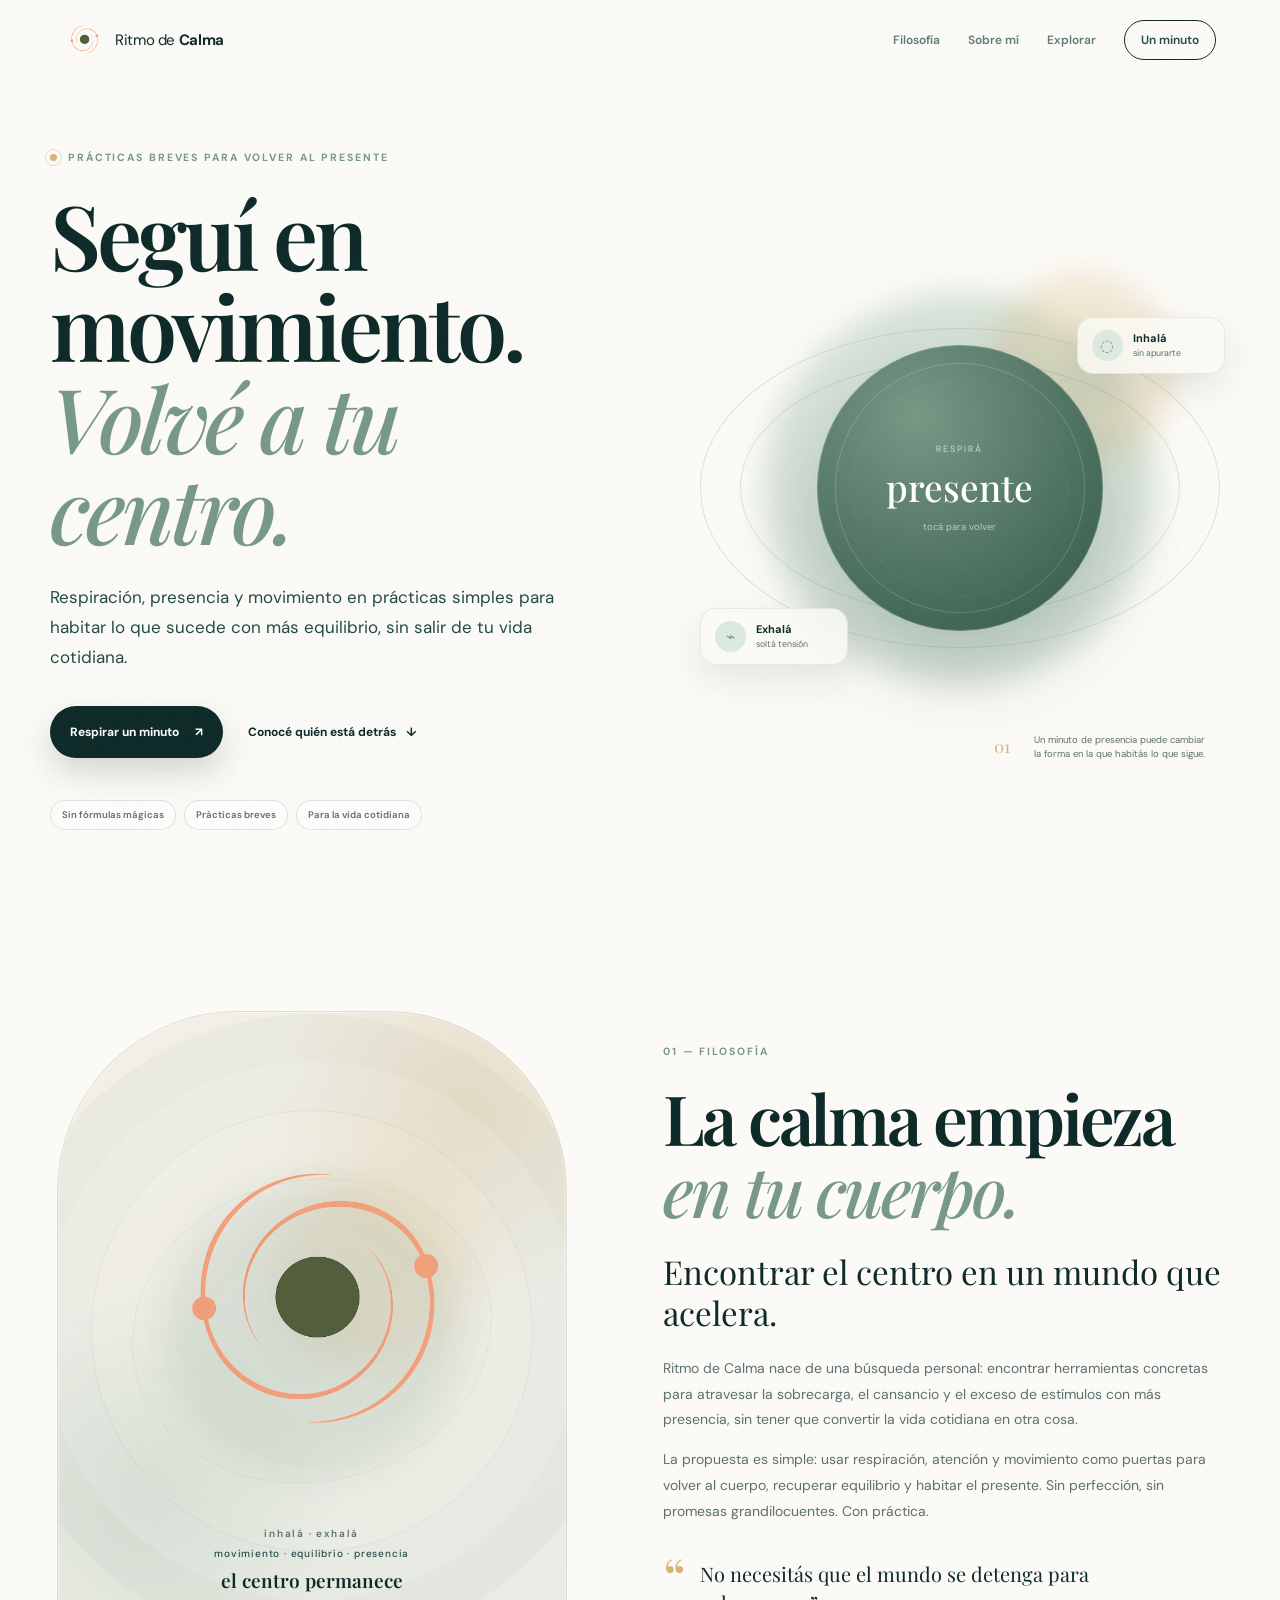
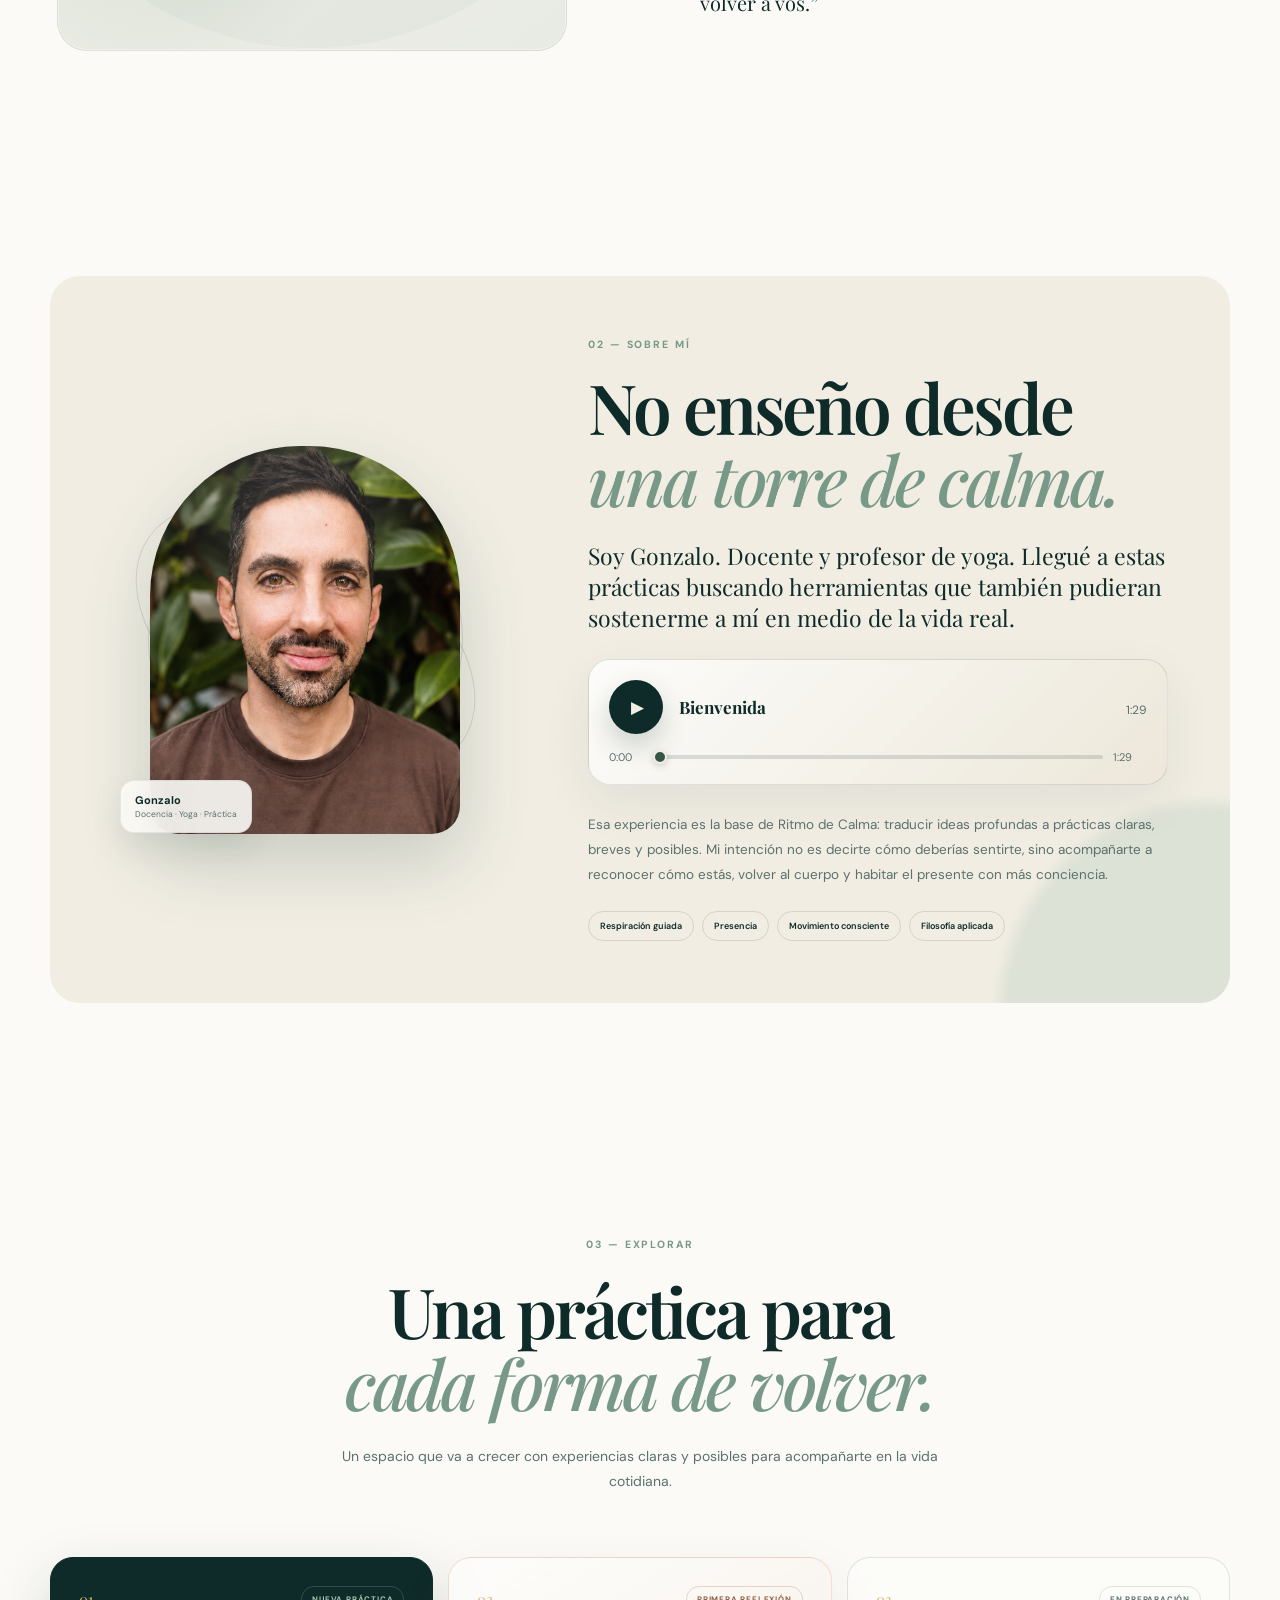
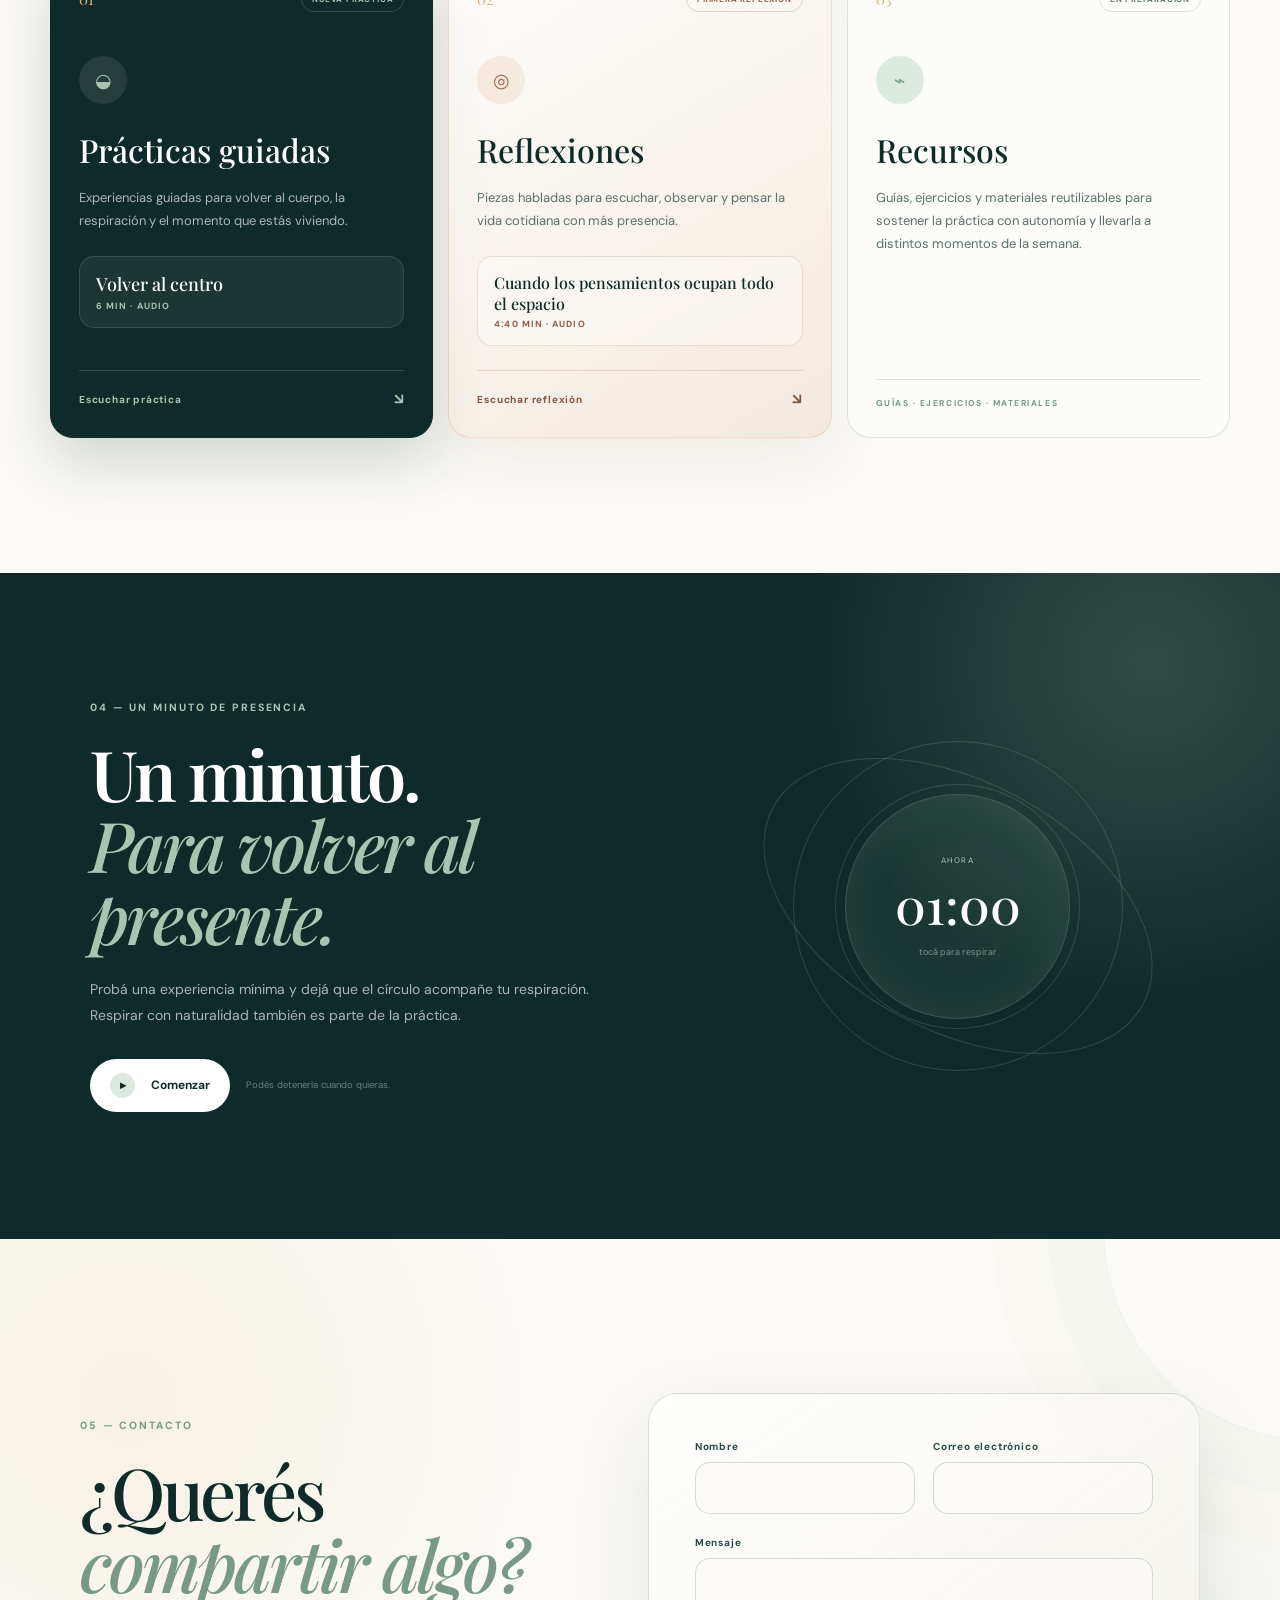
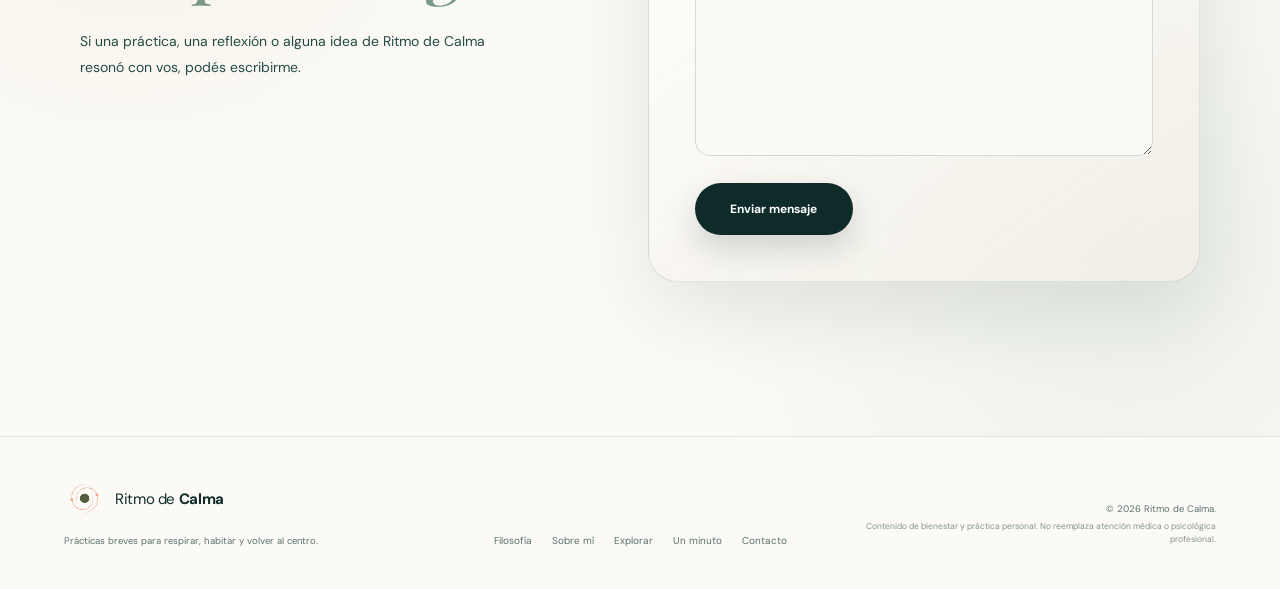
==== commit ee4f7b4f: "feat: add Formspree contact form" ====
--- a/index.html
+++ b/index.html
@@ -19,7 +19,7 @@
   <link rel="preconnect" href="https://fonts.googleapis.com">
   <link rel="preconnect" href="https://fonts.gstatic.com" crossorigin>
   <link href="https://fonts.googleapis.com/css2?family=DM+Sans:wght@400;500;600;700&family=Playfair+Display:ital,wght@0,500;0,600;1,500;1,600&display=swap" rel="stylesheet">
-  <link rel="stylesheet" href="style.css?v=logo-terra-v3">
+  <link rel="stylesheet" href="style.css?v=contact-form">
   <title>Ritmo de Calma — Volvé a tu centro</title>
   <script defer src="https://cloud.umami.is/script.js" data-website-id="38cd28f6-9287-4475-85c4-ac430f032003" data-domains="ritmodecalma.com,www.ritmodecalma.com"></script>
 </head>
@@ -305,6 +305,47 @@
       </div>
     </section>
 
+    <section class="contact-section" id="contacto" aria-labelledby="contactTitle">
+      <div class="contact-shell">
+        <div class="contact-copy reveal">
+          <p class="eyebrow">05 — CONTACTO</p>
+          <h2 id="contactTitle">¿Querés <em>compartir algo?</em></h2>
+          <p>Si una práctica, una reflexión o alguna idea de Ritmo de Calma resonó con vos, podés escribirme.</p>
+        </div>
+
+        <form class="contact-form reveal delay-1" id="contactForm" action="https://formspree.io/f/mkjgnwpa" method="POST">
+          <div class="contact-fields-row">
+            <div class="contact-field">
+              <label for="contactName">Nombre</label>
+              <input id="contactName" type="text" name="name" autocomplete="name">
+            </div>
+
+            <div class="contact-field">
+              <label for="contactEmail">Correo electrónico</label>
+              <input id="contactEmail" type="email" name="email" autocomplete="email" required>
+            </div>
+          </div>
+
+          <div class="contact-field">
+            <label for="contactMessage">Mensaje</label>
+            <textarea id="contactMessage" name="message" rows="7" required></textarea>
+          </div>
+
+          <div class="contact-honeypot" aria-hidden="true">
+            <label for="contactGotcha">No completar este campo</label>
+            <input id="contactGotcha" type="text" name="_gotcha" tabindex="-1" autocomplete="off">
+          </div>
+
+          <div class="contact-actions">
+            <button class="button button-primary contact-submit" type="submit">
+              <span data-contact-submit-label>Enviar mensaje</span>
+            </button>
+            <p class="contact-status" id="contactStatus" role="status" aria-live="polite" aria-atomic="true"></p>
+          </div>
+        </form>
+      </div>
+    </section>
+
   </main>
 
   <footer class="footer">
@@ -323,6 +364,7 @@
       <a href="#sobre-mi">Sobre mí</a>
       <a href="#explorar">Explorar</a>
       <a href="#presencia">Un minuto</a>
+      <a href="#contacto">Contacto</a>
     </div>
 
     <div class="footer-legal">
@@ -377,6 +419,7 @@
   }
   </script>
   <script src="script.js"></script>
+  <script src="assets/js/contact-form.js"></script>
   <script src="assets/js/analytics.js"></script>
 </body>
 </html>
--- a/style.css
+++ b/style.css
@@ -918,6 +918,139 @@
 .preview-core strong { margin: 6px 0 8px; font-family: var(--serif); font-size: 50px; font-weight: 500; }
 .preview-core span { color: rgba(255,255,255,.46); font-size: 9px; }
 
+.contact-section {
+  position: relative;
+  padding: clamp(105px, 12vw, 155px) 22px;
+  background:
+    radial-gradient(circle at 10% 20%, rgba(215,180,118,.12), transparent 32%),
+    radial-gradient(circle at 88% 78%, rgba(169,197,178,.19), transparent 34%),
+    var(--paper);
+  overflow: hidden;
+}
+.contact-section::before {
+  content: "";
+  position: absolute;
+  width: 420px;
+  height: 420px;
+  right: -245px;
+  top: -220px;
+  border: 1px solid rgba(15,43,41,.055);
+  border-radius: 50%;
+  box-shadow: 0 0 0 55px rgba(169,197,178,.045), 0 0 0 110px rgba(215,180,118,.025);
+  pointer-events: none;
+}
+.contact-shell {
+  position: relative;
+  width: min(1120px, 100%);
+  margin-inline: auto;
+  display: grid;
+  grid-template-columns: minmax(0, .82fr) minmax(460px, 1fr);
+  gap: clamp(55px, 9vw, 120px);
+  align-items: start;
+}
+.contact-copy { padding-top: 26px; }
+.contact-copy h2 {
+  max-width: 620px;
+  margin: 0;
+  font-family: var(--serif);
+  font-size: clamp(48px, 5.6vw, 76px);
+  font-weight: 500;
+  letter-spacing: -.045em;
+  line-height: 1;
+}
+.contact-copy h2 em {
+  display: block;
+  color: var(--sage-2);
+  font-weight: 500;
+}
+.contact-copy > p:not(.eyebrow) {
+  max-width: 530px;
+  margin: 30px 0 0;
+  color: var(--ink-2);
+  font-size: 14px;
+  line-height: 1.85;
+}
+.contact-form {
+  position: relative;
+  min-width: 0;
+  padding: clamp(28px, 4vw, 46px);
+  border: 1px solid var(--line);
+  border-radius: 30px;
+  background: linear-gradient(145deg, rgba(255,255,255,.9), rgba(241,237,227,.78));
+  box-shadow: 0 30px 80px rgba(15,43,41,.1);
+}
+.contact-fields-row {
+  display: grid;
+  grid-template-columns: minmax(0, 1fr) minmax(0, 1fr);
+  gap: 18px;
+}
+.contact-field { min-width: 0; margin-bottom: 22px; }
+.contact-field label {
+  display: block;
+  margin: 0 0 9px;
+  color: var(--ink-2);
+  font-size: 10px;
+  font-weight: 700;
+  letter-spacing: .08em;
+}
+.contact-field input,
+.contact-field textarea {
+  width: 100%;
+  min-width: 0;
+  border: 1px solid rgba(15,43,41,.16);
+  border-radius: 15px;
+  color: var(--ink);
+  background: rgba(251,250,246,.88);
+  font-family: var(--sans);
+  font-size: 16px;
+  line-height: 1.5;
+  outline: none;
+  transition: border-color .2s ease, box-shadow .2s ease, background .2s ease;
+}
+.contact-field input { min-height: 52px; padding: 12px 15px; }
+.contact-field textarea {
+  min-height: 180px;
+  padding: 14px 15px;
+  resize: vertical;
+}
+.contact-field input:focus,
+.contact-field textarea:focus {
+  border-color: var(--sage-2);
+  background: var(--white);
+  box-shadow: 0 0 0 4px rgba(120,153,136,.13);
+}
+.contact-actions {
+  display: grid;
+  grid-template-columns: auto minmax(0, 1fr);
+  gap: 18px;
+  align-items: center;
+}
+.contact-submit { min-width: 158px; }
+.contact-submit:disabled { opacity: .62; cursor: wait; transform: none; }
+.contact-status {
+  min-height: 42px;
+  margin: 0;
+  display: flex;
+  align-items: center;
+  color: var(--ink-3);
+  font-size: 11px;
+  line-height: 1.55;
+}
+.contact-status[data-state="success"] { color: var(--sage-dark); }
+.contact-status[data-state="error"] { color: #8a4c3c; }
+.contact-honeypot {
+  position: absolute !important;
+  width: 1px !important;
+  height: 1px !important;
+  padding: 0 !important;
+  margin: -1px !important;
+  overflow: hidden !important;
+  clip: rect(0, 0, 0, 0) !important;
+  white-space: nowrap !important;
+  border: 0 !important;
+  pointer-events: none !important;
+}
+
 .footer {
   padding: 42px clamp(20px, 5vw, 76px);
   display: grid;
@@ -1131,6 +1264,9 @@
   .about-profile { min-height: 430px; }
   .profile-photo-shell { width: min(78vw, 310px); }
   .about-copy { max-width: 760px; }
+  .contact-shell { grid-template-columns: minmax(0, 1fr); gap: 50px; }
+  .contact-copy { max-width: 760px; padding-top: 0; }
+  .contact-form { max-width: 760px; width: 100%; }
   .footer { grid-template-columns: 1fr 1fr; }
   .footer-legal { grid-column: 1 / -1; justify-self: start; text-align: left; }
 }
@@ -1230,6 +1366,17 @@
   .ring-1 { width: 215px; height: 215px; }
   .ring-2 { width: 275px; height: 275px; }
   .ring-3 { width: 330px; height: 205px; }
+  .contact-section { padding: 92px 15px; }
+  .contact-shell { gap: 38px; }
+  .contact-copy h2 { font-size: clamp(43px, 13vw, 58px); }
+  .contact-copy > p:not(.eyebrow) { margin-top: 24px; font-size: 13.5px; line-height: 1.78; }
+  .contact-form { padding: 25px 20px; border-radius: 23px; }
+  .contact-fields-row { grid-template-columns: minmax(0, 1fr); gap: 0; }
+  .contact-field { margin-bottom: 19px; }
+  .contact-field textarea { min-height: 190px; }
+  .contact-actions { grid-template-columns: minmax(0, 1fr); gap: 12px; }
+  .contact-submit { width: 100%; max-width: none; }
+  .contact-status { min-height: 38px; }
   .footer { grid-template-columns: 1fr; padding-bottom: 95px; }
   .footer-legal { grid-column: auto; }
   .pause-modal { padding: 8px; }
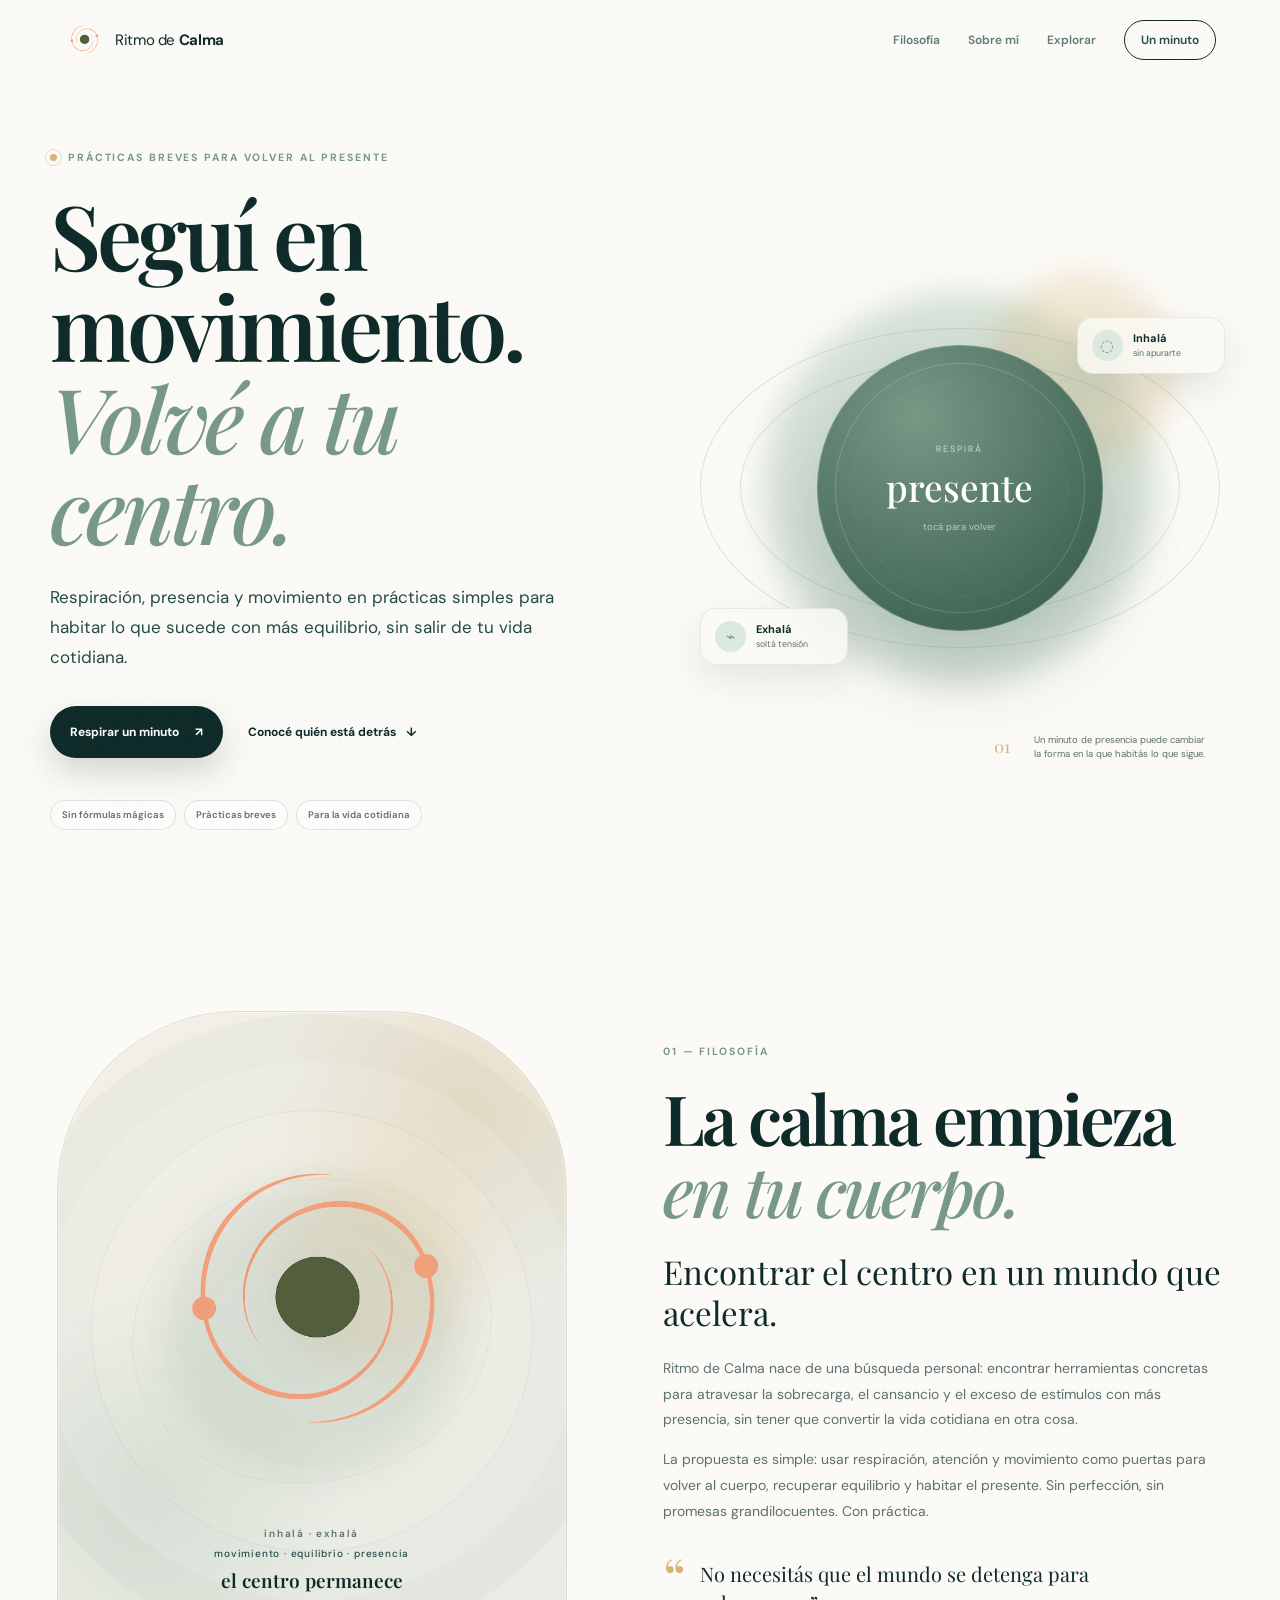
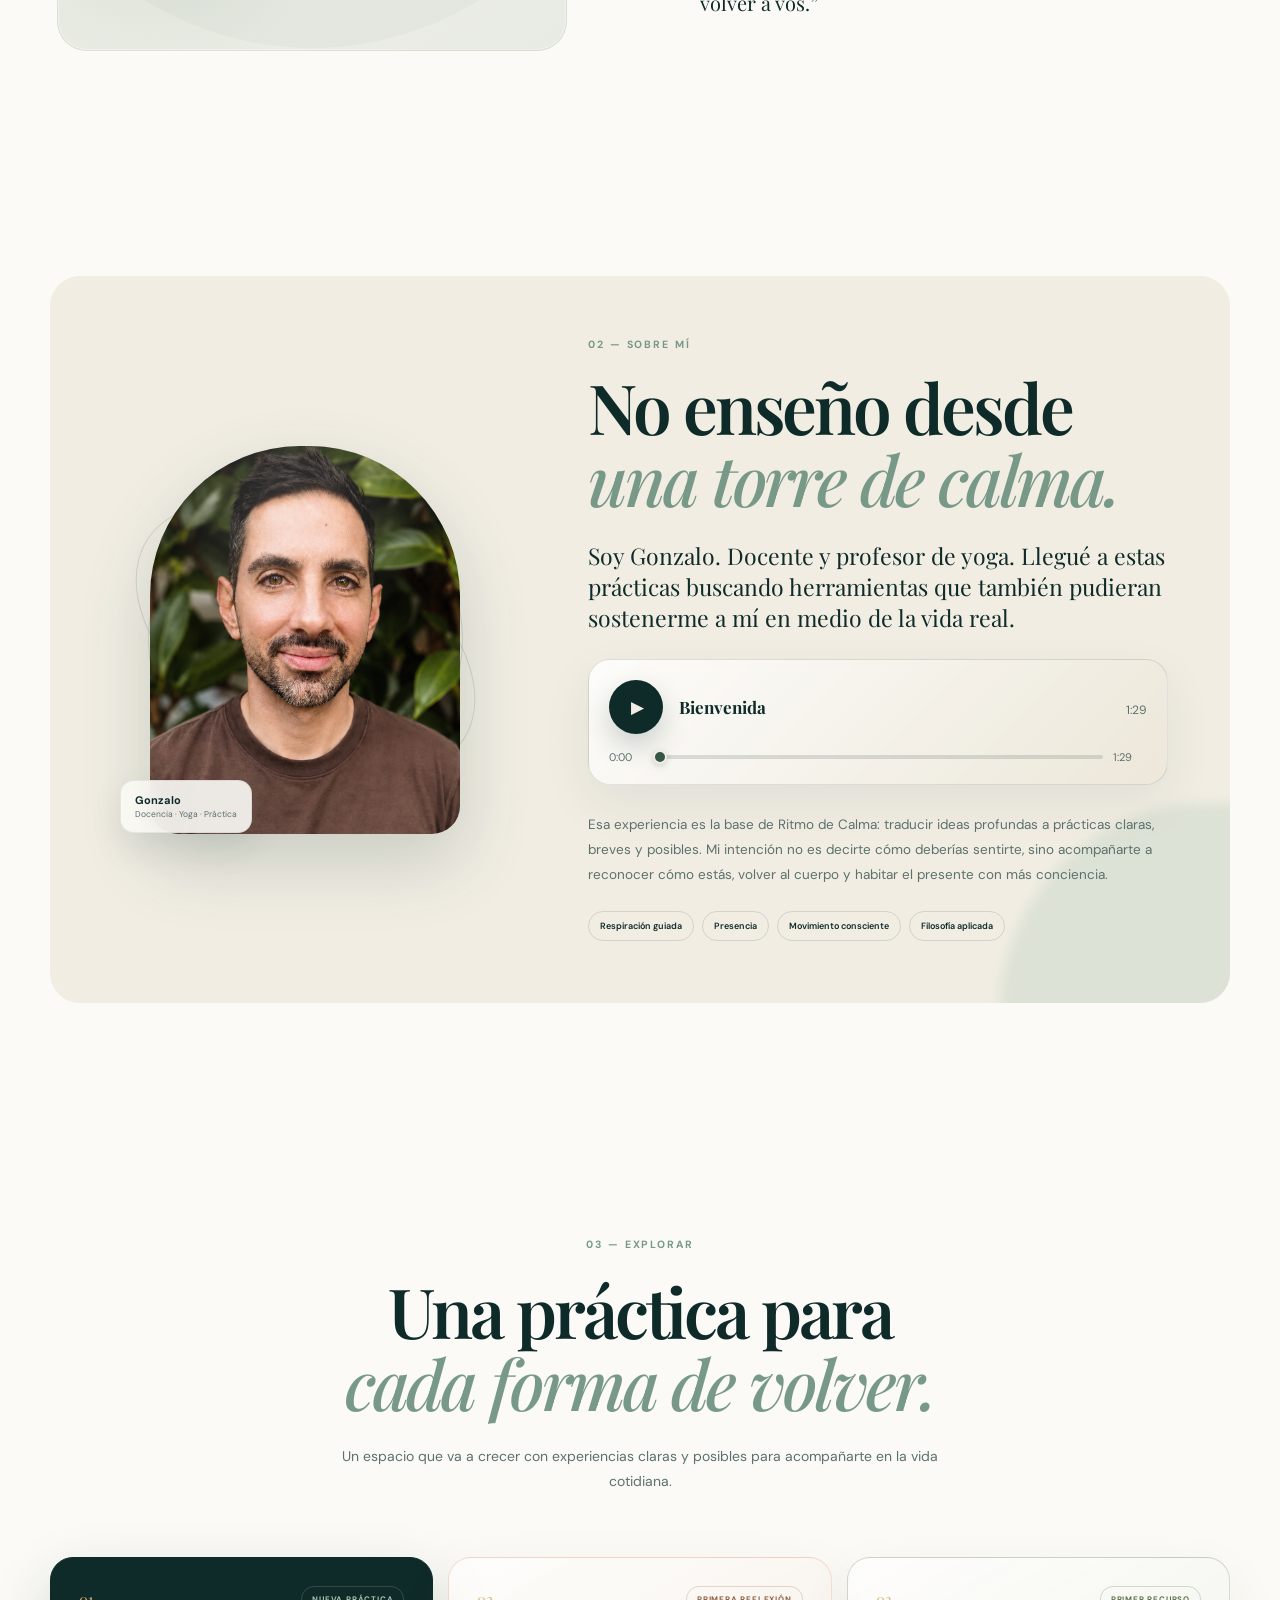
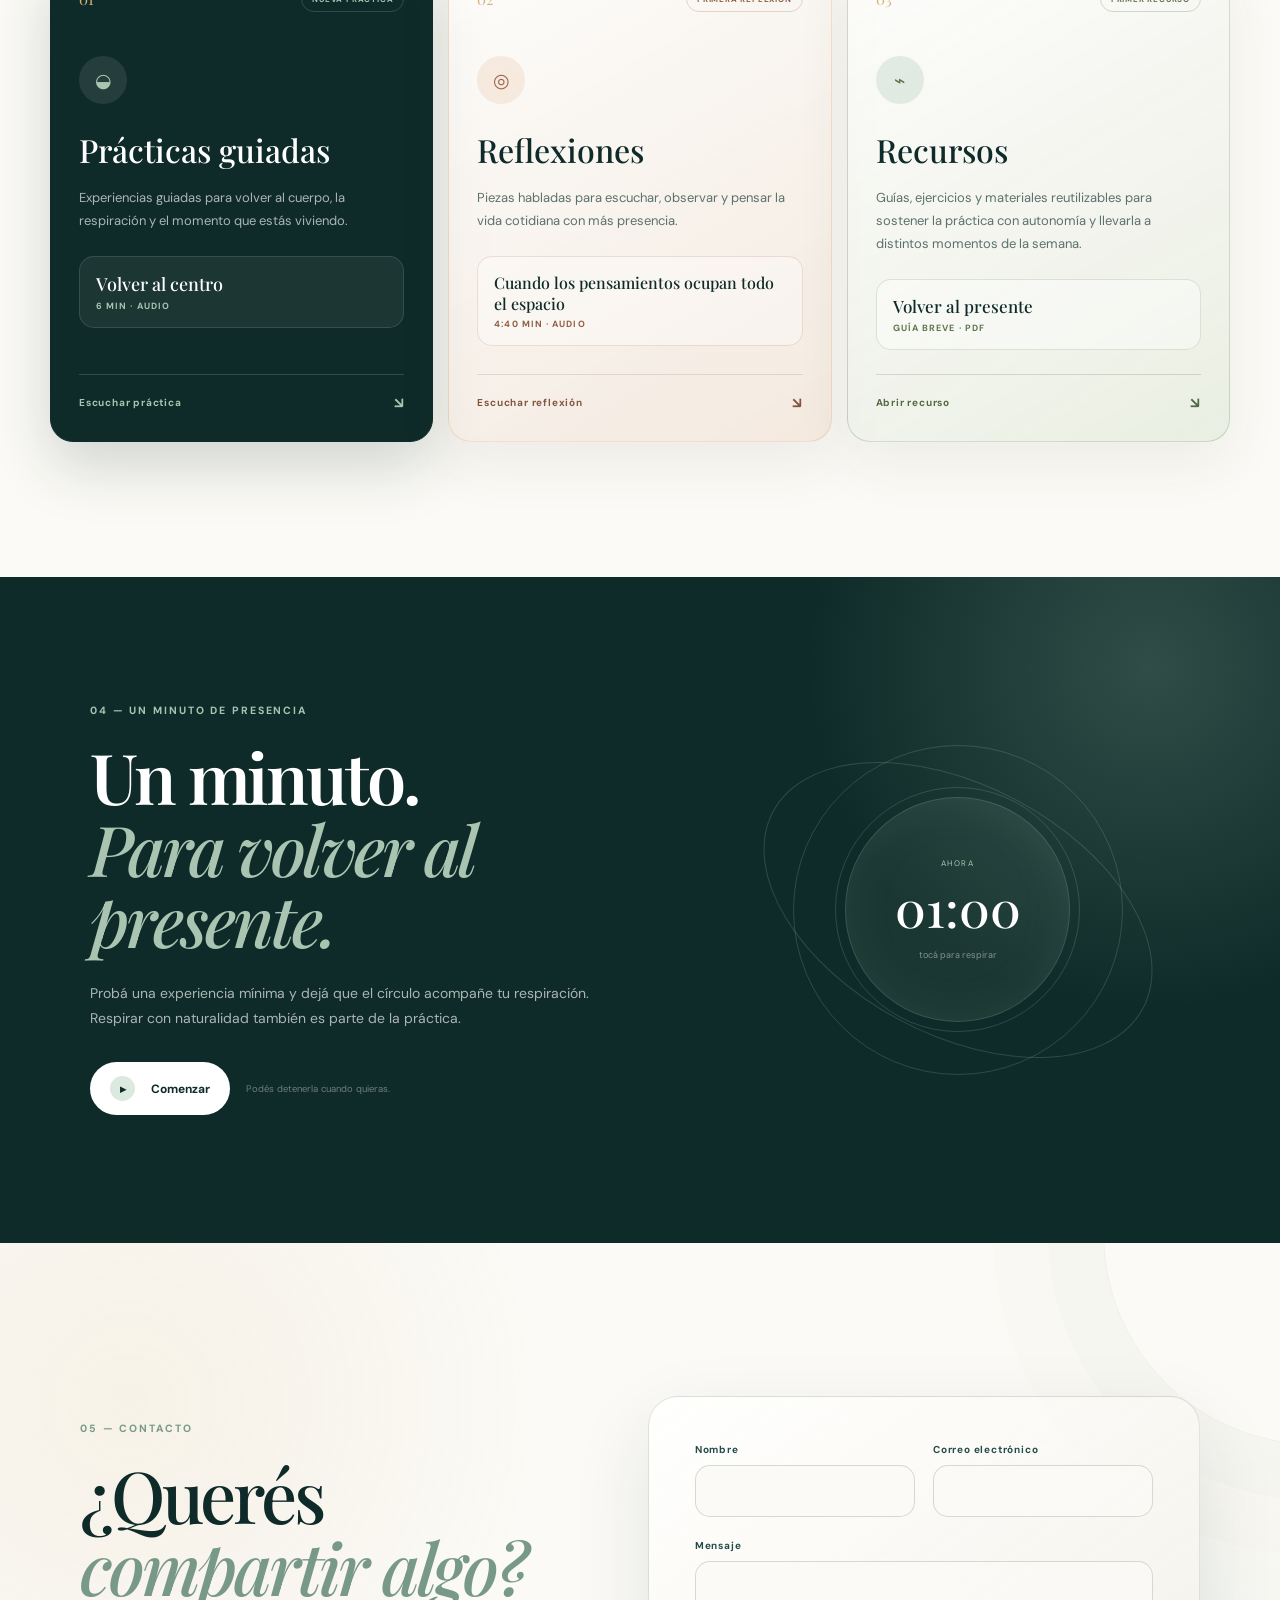
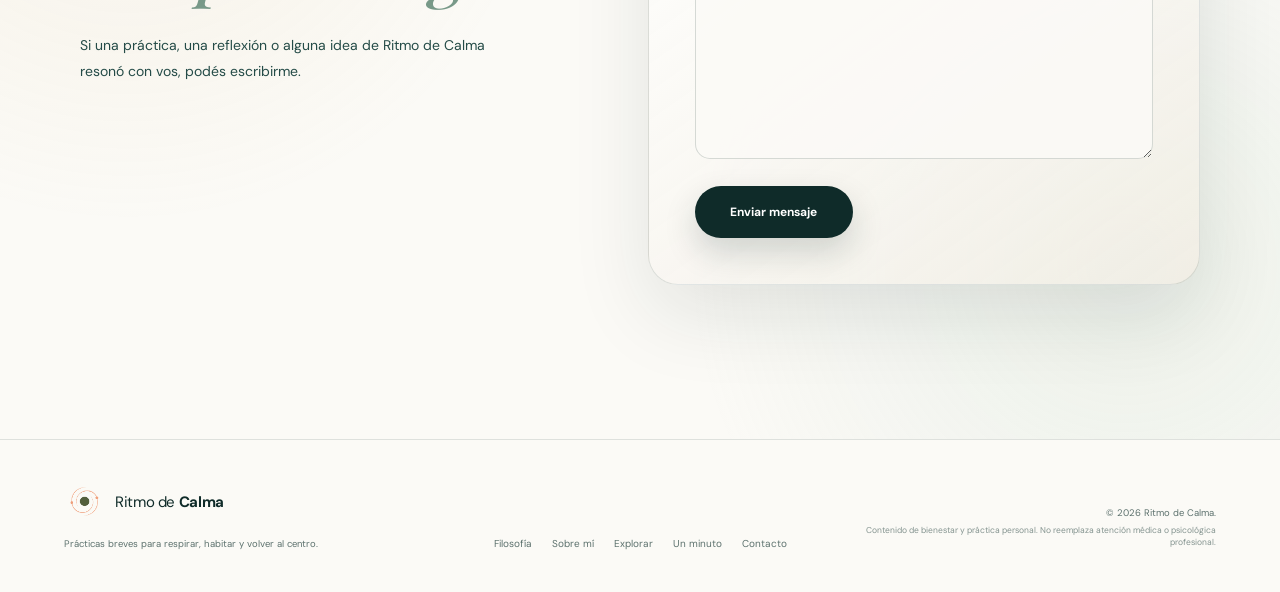
==== commit db1a2fa6: "feat: add first downloadable resource" ====
--- a/index.html
+++ b/index.html
@@ -19,7 +19,7 @@
   <link rel="preconnect" href="https://fonts.googleapis.com">
   <link rel="preconnect" href="https://fonts.gstatic.com" crossorigin>
   <link href="https://fonts.googleapis.com/css2?family=DM+Sans:wght@400;500;600;700&family=Playfair+Display:ital,wght@0,500;0,600;1,500;1,600&display=swap" rel="stylesheet">
-  <link rel="stylesheet" href="style.css?v=contact-form">
+  <link rel="stylesheet" href="style.css?v=resource-01">
   <title>Ritmo de Calma — Volvé a tu centro</title>
   <script defer src="https://cloud.umami.is/script.js" data-website-id="38cd28f6-9287-4475-85c4-ac430f032003" data-domains="ritmodecalma.com,www.ritmodecalma.com"></script>
 </head>
@@ -260,15 +260,26 @@
           <a class="explore-link explore-link--reflection" href="reflexiones/cuando-los-pensamientos-ocupan-todo-el-espacio/">Escuchar reflexión <span aria-hidden="true">↘</span></a>
         </article>
 
-        <article class="explore-card reveal delay-2">
+        <article class="explore-card explore-card--resource reveal delay-2">
           <div class="explore-card-head">
             <span class="explore-number">03</span>
-            <span class="explore-status">En preparación</span>
+            <span class="explore-status explore-status--resource">Primer recurso</span>
           </div>
           <div class="explore-icon" aria-hidden="true">⌁</div>
           <h3>Recursos</h3>
           <p>Guías, ejercicios y materiales reutilizables para sostener la práctica con autonomía y llevarla a distintos momentos de la semana.</p>
-          <span class="explore-type">GUÍAS · EJERCICIOS · MATERIALES</span>
+          <a
+            class="explore-feature explore-feature--resource"
+            href="recursos/volver-al-presente/"
+            aria-label="Abrir recurso destacado: Volver al presente"
+          >
+            <strong>Volver al presente</strong>
+            <span>Guía breve · PDF</span>
+          </a>
+          <a
+            class="explore-link explore-link--resource"
+            href="recursos/volver-al-presente/"
+          >Abrir recurso <span aria-hidden="true">↘</span></a>
         </article>
       </div>
     </section>
--- a/style.css
+++ b/style.css
@@ -825,6 +825,28 @@
 .explore-feature--reflection strong { color: var(--ink); font-size: 16px; line-height: 1.32; }
 .explore-feature--reflection span { color: #8f5d43; }
 .explore-link--reflection { border-color: rgba(156,103,75,.2); color: #82553e; }
+.explore-card--resource {
+  border-color: rgba(92,116,77,.25);
+  background: linear-gradient(150deg, rgba(255,255,255,.6), rgba(226,233,218,.7));
+  box-shadow: 0 22px 55px rgba(56,76,45,.07);
+}
+.explore-card--resource:hover {
+  background: linear-gradient(150deg, rgba(255,255,255,.86), rgba(226,233,218,.82));
+}
+.explore-card--resource .explore-icon { color: #5f744c; background: rgba(169,197,178,.3); }
+.explore-status--resource { border-color: rgba(92,116,77,.26); color: #5f744c; }
+.explore-feature--resource {
+  border-color: rgba(92,116,77,.18);
+  background: rgba(255,255,255,.42);
+}
+.explore-feature--resource:hover,
+.explore-feature--resource:focus-visible {
+  border-color: rgba(92,116,77,.38);
+  background: rgba(255,255,255,.66);
+}
+.explore-feature--resource strong { color: var(--ink); font-size: 17px; line-height: 1.32; }
+.explore-feature--resource span { color: #5f744c; }
+.explore-link--resource { border-color: rgba(92,116,77,.22); color: #536843; }
 
 .pause-section {
   position: relative;
@@ -2047,3 +2069,194 @@
   .reflection-breadcrumb,
   .reflection-bridge a { transition: none; }
 }
+
+/* -------------------------------------------------------------------------
+   Recursos · plantilla de documento descargable
+   ------------------------------------------------------------------------- */
+.resource-page { min-width: 0; overflow-x: hidden; }
+.resource-page .site-header { background: rgba(251,250,246,.86); backdrop-filter: blur(18px) saturate(1.15); }
+.resource-main {
+  position: relative;
+  min-height: 100svh;
+  padding: calc(var(--header-h) + 76px) 22px 120px;
+  overflow: hidden;
+}
+.resource-main::before,
+.resource-main::after {
+  content: "";
+  position: absolute;
+  z-index: -1;
+  border-radius: 50%;
+  pointer-events: none;
+}
+.resource-main::before {
+  width: 690px;
+  height: 690px;
+  right: -290px;
+  top: -130px;
+  background: radial-gradient(circle, rgba(169,197,178,.25), rgba(169,197,178,0) 68%);
+}
+.resource-main::after {
+  width: 500px;
+  height: 500px;
+  left: -280px;
+  bottom: -240px;
+  border: 1px solid rgba(92,116,77,.07);
+  box-shadow: 0 0 0 62px rgba(215,180,118,.04), 0 0 0 124px rgba(15,43,41,.018);
+}
+.resource-shell { width: min(1080px, 100%); margin-inline: auto; }
+.resource-breadcrumb {
+  display: inline-flex;
+  align-items: center;
+  gap: 9px;
+  color: var(--ink-3);
+  font-size: 10px;
+  font-weight: 700;
+  letter-spacing: .08em;
+  transition: color .2s ease, transform .2s ease;
+}
+.resource-breadcrumb:hover { color: var(--ink); transform: translateX(-3px); }
+.resource-layout {
+  margin-top: 58px;
+  display: grid;
+  grid-template-columns: minmax(0, 1fr) minmax(330px, 420px);
+  align-items: center;
+  gap: clamp(54px, 8vw, 110px);
+}
+.resource-copy,
+.resource-preview { min-width: 0; }
+.resource-eyebrow {
+  margin: 0 0 22px;
+  color: #5f744c;
+  font-size: 10px;
+  font-weight: 700;
+  letter-spacing: .19em;
+  text-transform: uppercase;
+}
+.resource-copy h1 {
+  max-width: 680px;
+  margin: 0;
+  font-family: var(--serif);
+  font-size: clamp(58px, 7.4vw, 96px);
+  font-weight: 500;
+  letter-spacing: -.055em;
+  line-height: .96;
+}
+.resource-copy h1 em { display: block; color: var(--sage-2); font-weight: 500; }
+.resource-subtitle {
+  max-width: 590px;
+  margin: 29px 0 0;
+  color: var(--ink);
+  font-family: var(--serif);
+  font-size: clamp(20px, 2.2vw, 27px);
+  line-height: 1.45;
+}
+.resource-description {
+  max-width: 600px;
+  margin: 23px 0 0;
+  color: var(--ink-3);
+  font-size: 14px;
+  line-height: 1.85;
+}
+.resource-actions {
+  margin-top: 34px;
+  display: flex;
+  flex-wrap: wrap;
+  align-items: center;
+  gap: 16px 22px;
+}
+.resource-open { gap: 14px; }
+.resource-download {
+  display: inline-flex;
+  align-items: center;
+  gap: 9px;
+  color: var(--ink-2);
+  font-size: 11px;
+  font-weight: 700;
+  letter-spacing: .04em;
+  transition: color .2s ease, transform .2s ease;
+}
+.resource-download:hover { color: var(--ink); transform: translateY(-2px); }
+.resource-preview { margin: 0; }
+.resource-preview-frame {
+  position: relative;
+  padding: 16px;
+  border: 1px solid rgba(92,116,77,.2);
+  border-radius: 26px;
+  background: rgba(255,255,255,.62);
+  box-shadow: 0 30px 80px rgba(15,43,41,.14);
+}
+.resource-preview-frame::before {
+  content: "";
+  position: absolute;
+  inset: 9px;
+  border: 1px solid rgba(215,180,118,.16);
+  border-radius: 18px;
+  pointer-events: none;
+}
+.resource-preview img {
+  position: relative;
+  width: 100%;
+  height: auto;
+  display: block;
+  border-radius: 14px;
+}
+.resource-preview figcaption {
+  margin-top: 15px;
+  color: var(--ink-3);
+  font-size: 9px;
+  font-weight: 700;
+  letter-spacing: .15em;
+  text-align: center;
+  text-transform: uppercase;
+}
+.resource-after {
+  margin-top: 58px;
+  padding-top: 28px;
+  display: flex;
+  justify-content: flex-end;
+  border-top: 1px solid var(--line);
+}
+.resource-return {
+  display: inline-flex;
+  align-items: center;
+  gap: 10px;
+  color: var(--ink-3);
+  font-size: 10px;
+  font-weight: 700;
+  letter-spacing: .08em;
+  transition: color .2s ease, transform .2s ease;
+}
+.resource-return:hover { color: var(--ink); transform: translateY(-2px); }
+.resource-breadcrumb:focus-visible,
+.resource-download:focus-visible,
+.resource-return:focus-visible { outline: 2px solid var(--sage-dark); outline-offset: 5px; border-radius: 3px; }
+
+@media (max-width: 900px) {
+  .resource-main { padding-top: calc(var(--header-h) + 58px); }
+  .resource-layout { margin-top: 50px; grid-template-columns: minmax(0, 1fr); gap: 52px; }
+  .resource-copy { max-width: 760px; }
+  .resource-preview { width: min(440px, 78vw); }
+}
+
+@media (max-width: 560px) {
+  .resource-main { padding: calc(var(--header-h) + 38px) 15px 88px; }
+  .resource-layout { margin-top: 40px; gap: 42px; }
+  .resource-copy h1 { font-size: clamp(51px, 16vw, 72px); }
+  .resource-subtitle { margin-top: 25px; font-size: 20px; }
+  .resource-description { margin-top: 20px; font-size: 14px; line-height: 1.78; }
+  .resource-actions { margin-top: 29px; align-items: stretch; flex-direction: column; }
+  .resource-open { width: 100%; justify-content: center; }
+  .resource-download { min-height: 44px; justify-content: center; }
+  .resource-preview { width: min(100%, 370px); }
+  .resource-preview-frame { padding: 11px; border-radius: 21px; }
+  .resource-preview-frame::before { inset: 6px; border-radius: 15px; }
+  .resource-preview img { border-radius: 12px; }
+  .resource-after { margin-top: 44px; justify-content: flex-start; }
+}
+
+@media (prefers-reduced-motion: reduce) {
+  .resource-breadcrumb,
+  .resource-download,
+  .resource-return { transition: none; }
+}
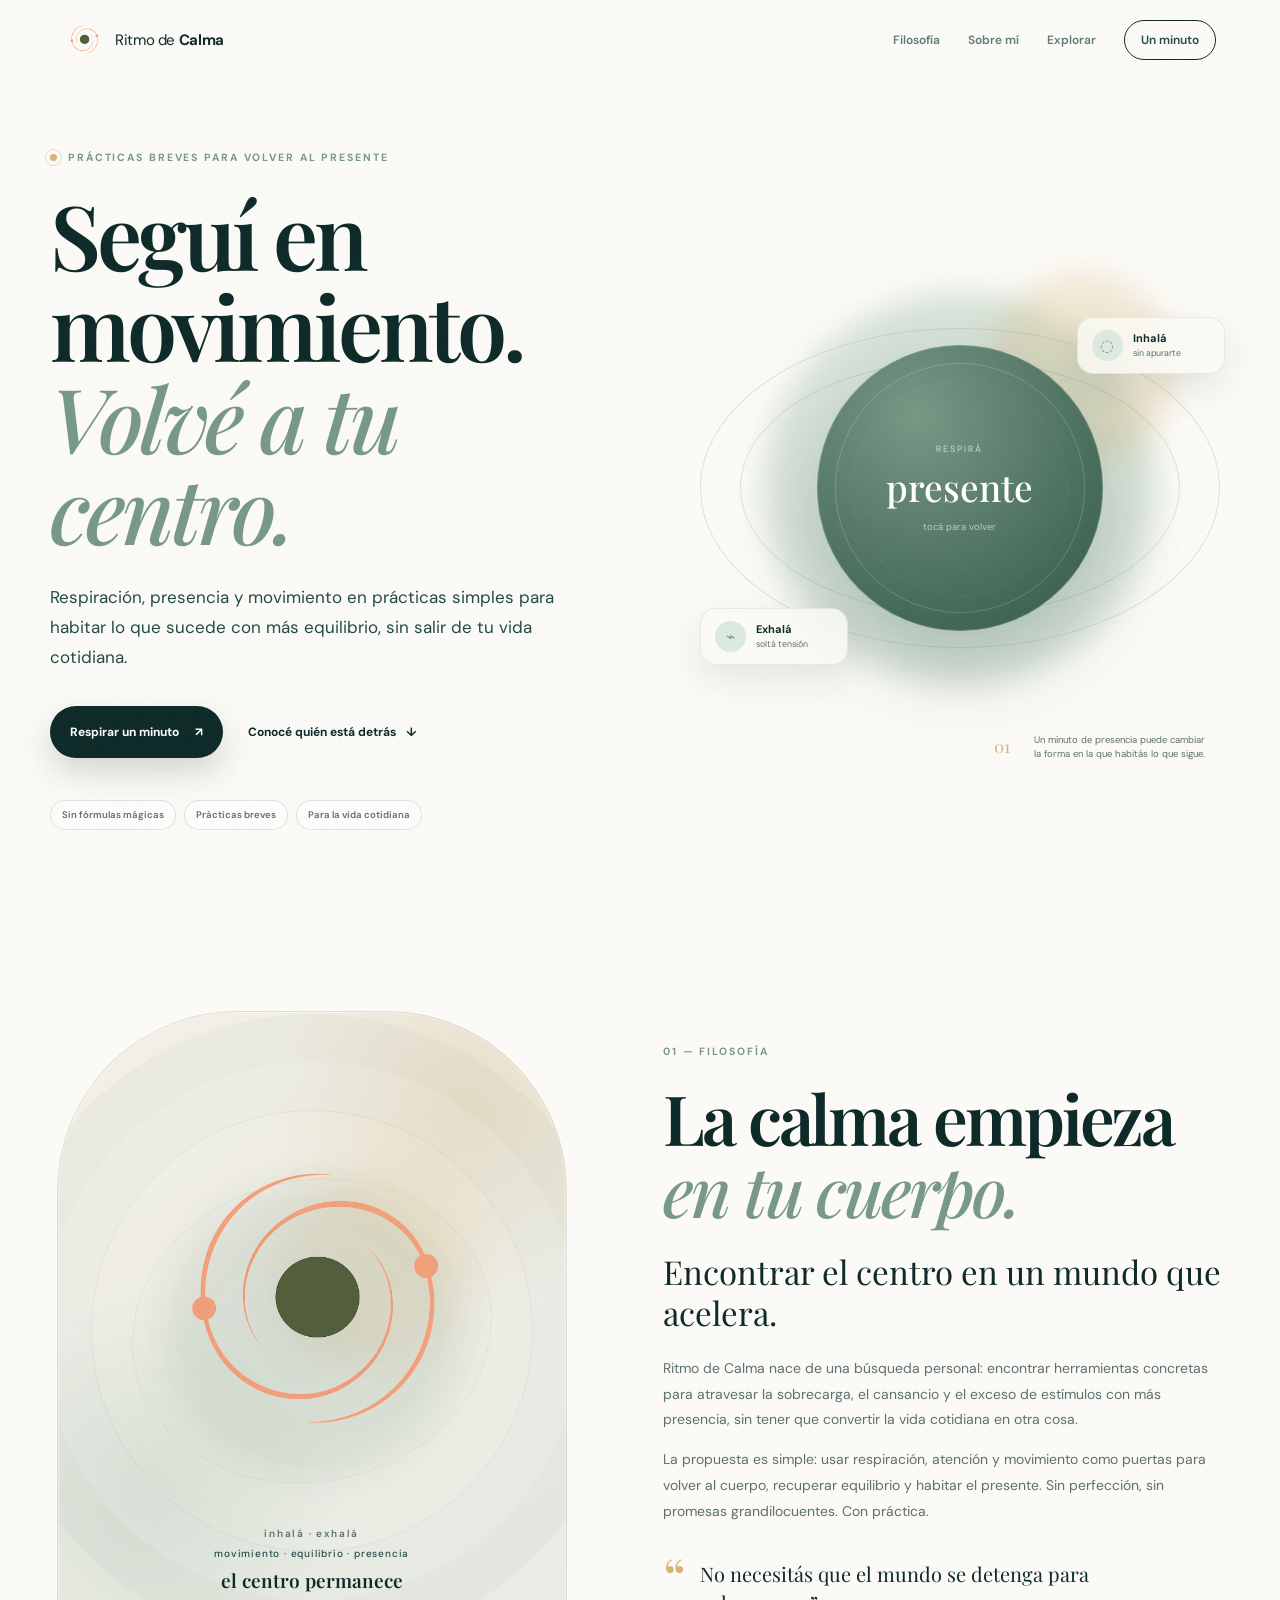
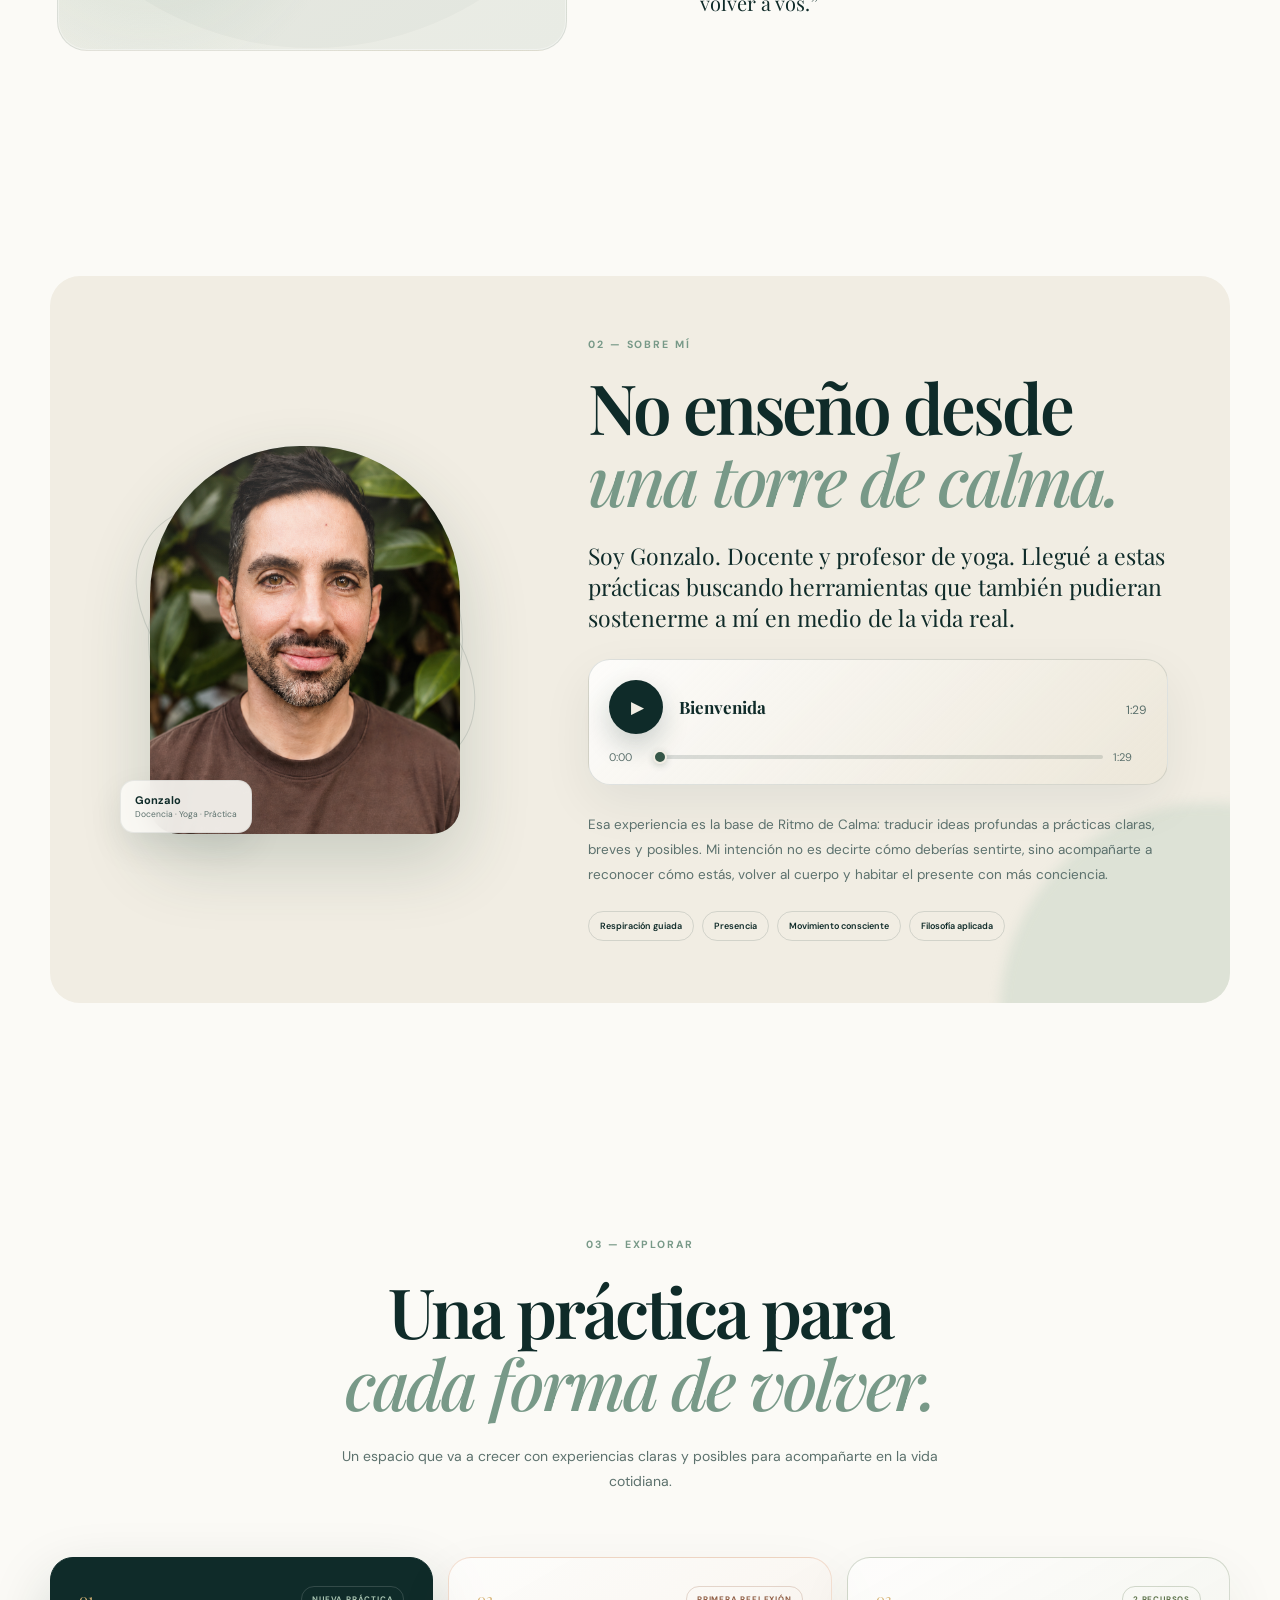
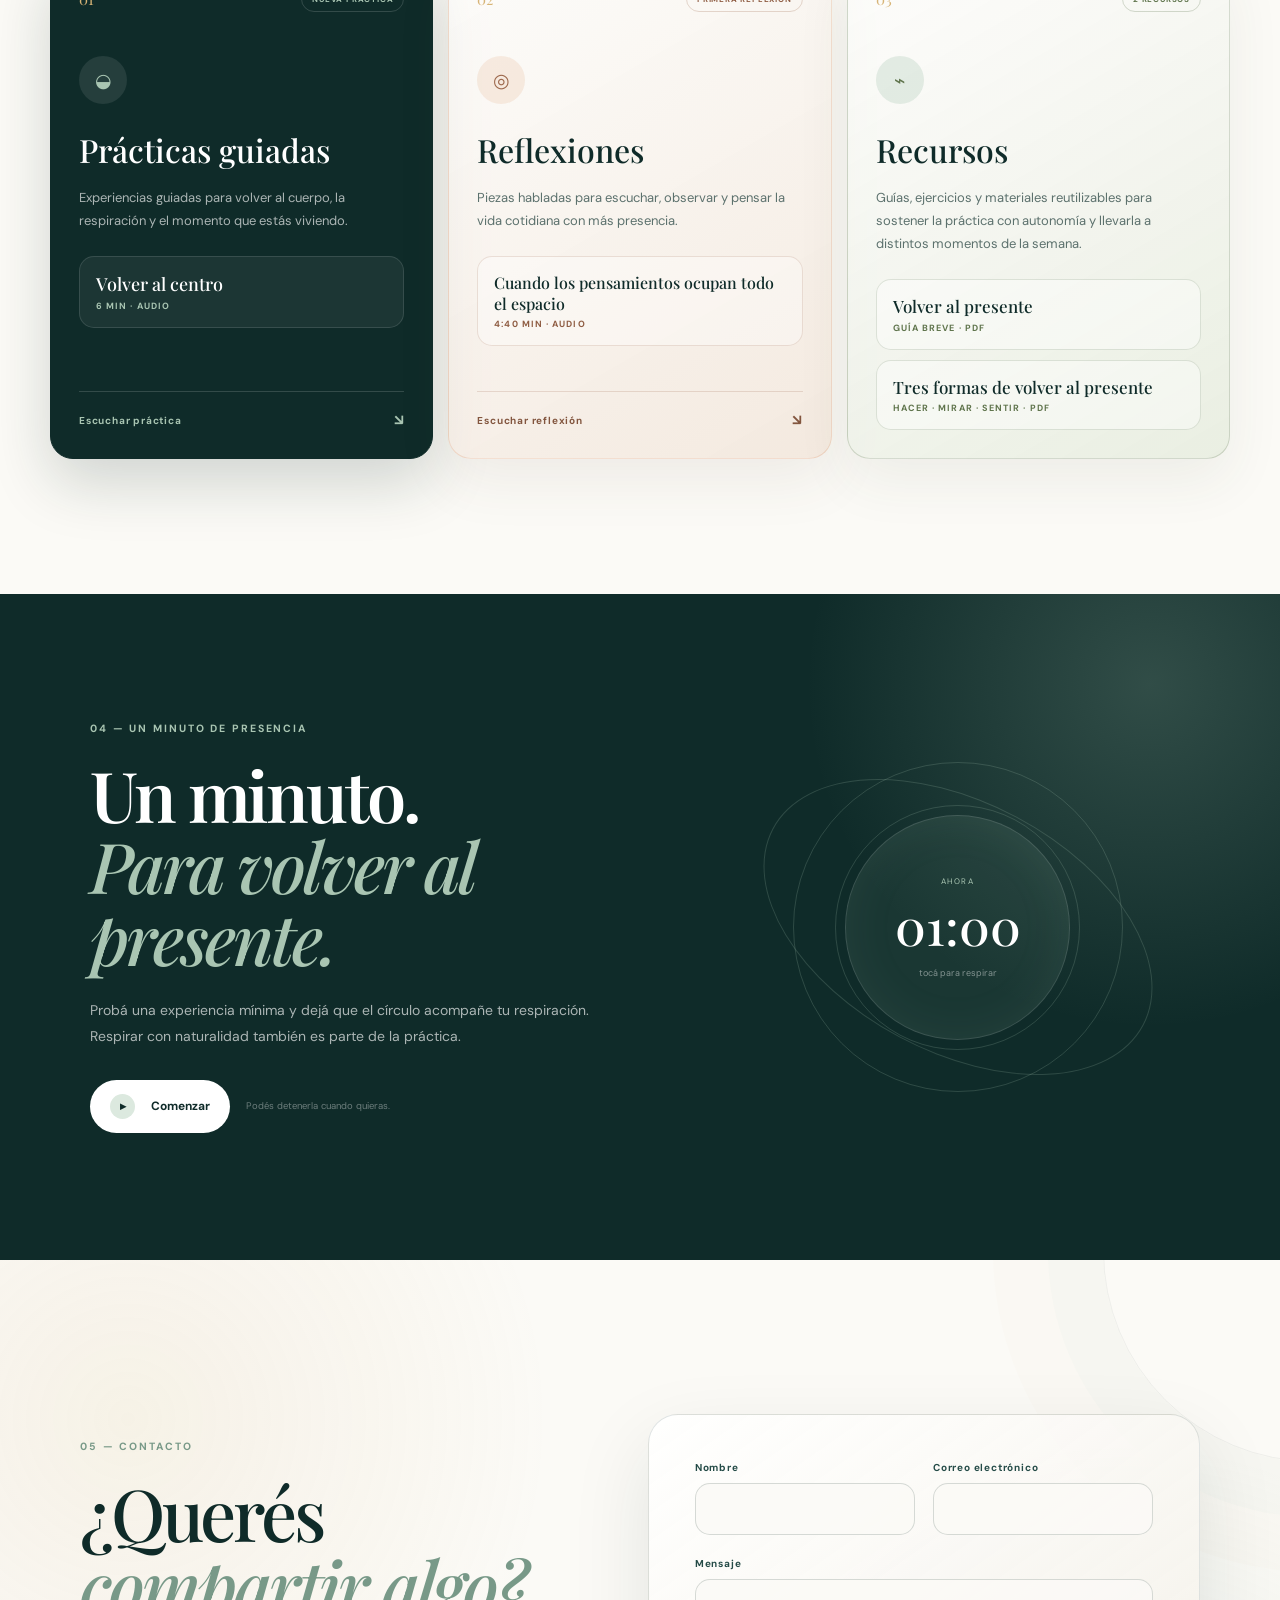
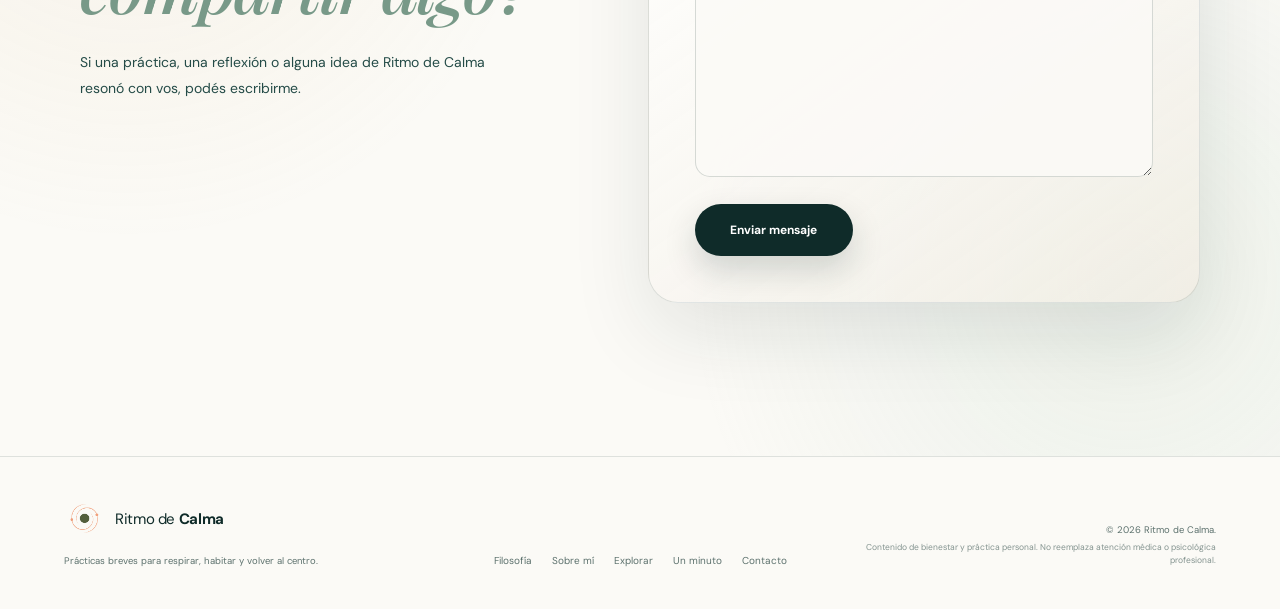
==== commit 1ebe9549: "content: add second resource entry and layout" ====
--- a/index.html
+++ b/index.html
@@ -263,23 +263,29 @@
         <article class="explore-card explore-card--resource reveal delay-2">
           <div class="explore-card-head">
             <span class="explore-number">03</span>
-            <span class="explore-status explore-status--resource">Primer recurso</span>
+            <span class="explore-status explore-status--resource">2 recursos</span>
           </div>
           <div class="explore-icon" aria-hidden="true">⌁</div>
           <h3>Recursos</h3>
           <p>Guías, ejercicios y materiales reutilizables para sostener la práctica con autonomía y llevarla a distintos momentos de la semana.</p>
-          <a
-            class="explore-feature explore-feature--resource"
-            href="recursos/volver-al-presente/"
-            aria-label="Abrir recurso destacado: Volver al presente"
-          >
-            <strong>Volver al presente</strong>
-            <span>Guía breve · PDF</span>
-          </a>
-          <a
-            class="explore-link explore-link--resource"
-            href="recursos/volver-al-presente/"
-          >Abrir recurso <span aria-hidden="true">↘</span></a>
+          <div class="explore-resources-list" aria-label="Recursos disponibles">
+            <a
+              class="explore-feature explore-feature--resource"
+              href="recursos/volver-al-presente/"
+              aria-label="Abrir recurso: Volver al presente"
+            >
+              <strong>Volver al presente</strong>
+              <span>Guía breve · PDF</span>
+            </a>
+            <a
+              class="explore-feature explore-feature--resource"
+              href="recursos/tres-formas-de-volver-al-presente/"
+              aria-label="Abrir recurso: Tres formas de volver al presente"
+            >
+              <strong>Tres formas de volver al presente</strong>
+              <span>Hacer · mirar · sentir · PDF</span>
+            </a>
+          </div>
         </article>
       </div>
     </section>
--- a/style.css
+++ b/style.css
@@ -847,6 +847,12 @@
 .explore-feature--resource strong { color: var(--ink); font-size: 17px; line-height: 1.32; }
 .explore-feature--resource span { color: #5f744c; }
 .explore-link--resource { border-color: rgba(92,116,77,.22); color: #536843; }
+.explore-resources-list {
+  margin-top: auto;
+  display: grid;
+  gap: 10px;
+}
+.explore-resources-list .explore-feature { margin: 0; }
 
 .pause-section {
   position: relative;
@@ -2143,6 +2149,7 @@
   line-height: .96;
 }
 .resource-copy h1 em { display: block; color: var(--sage-2); font-weight: 500; }
+.resource-page--three-ways .resource-copy h1 { font-size: clamp(52px, 6.7vw, 84px); }
 .resource-subtitle {
   max-width: 590px;
   margin: 29px 0 0;
@@ -2243,6 +2250,7 @@
   .resource-main { padding: calc(var(--header-h) + 38px) 15px 88px; }
   .resource-layout { margin-top: 40px; gap: 42px; }
   .resource-copy h1 { font-size: clamp(51px, 16vw, 72px); }
+  .resource-page--three-ways .resource-copy h1 { font-size: clamp(44px, 13vw, 60px); }
   .resource-subtitle { margin-top: 25px; font-size: 20px; }
   .resource-description { margin-top: 20px; font-size: 14px; line-height: 1.78; }
   .resource-actions { margin-top: 29px; align-items: stretch; flex-direction: column; }
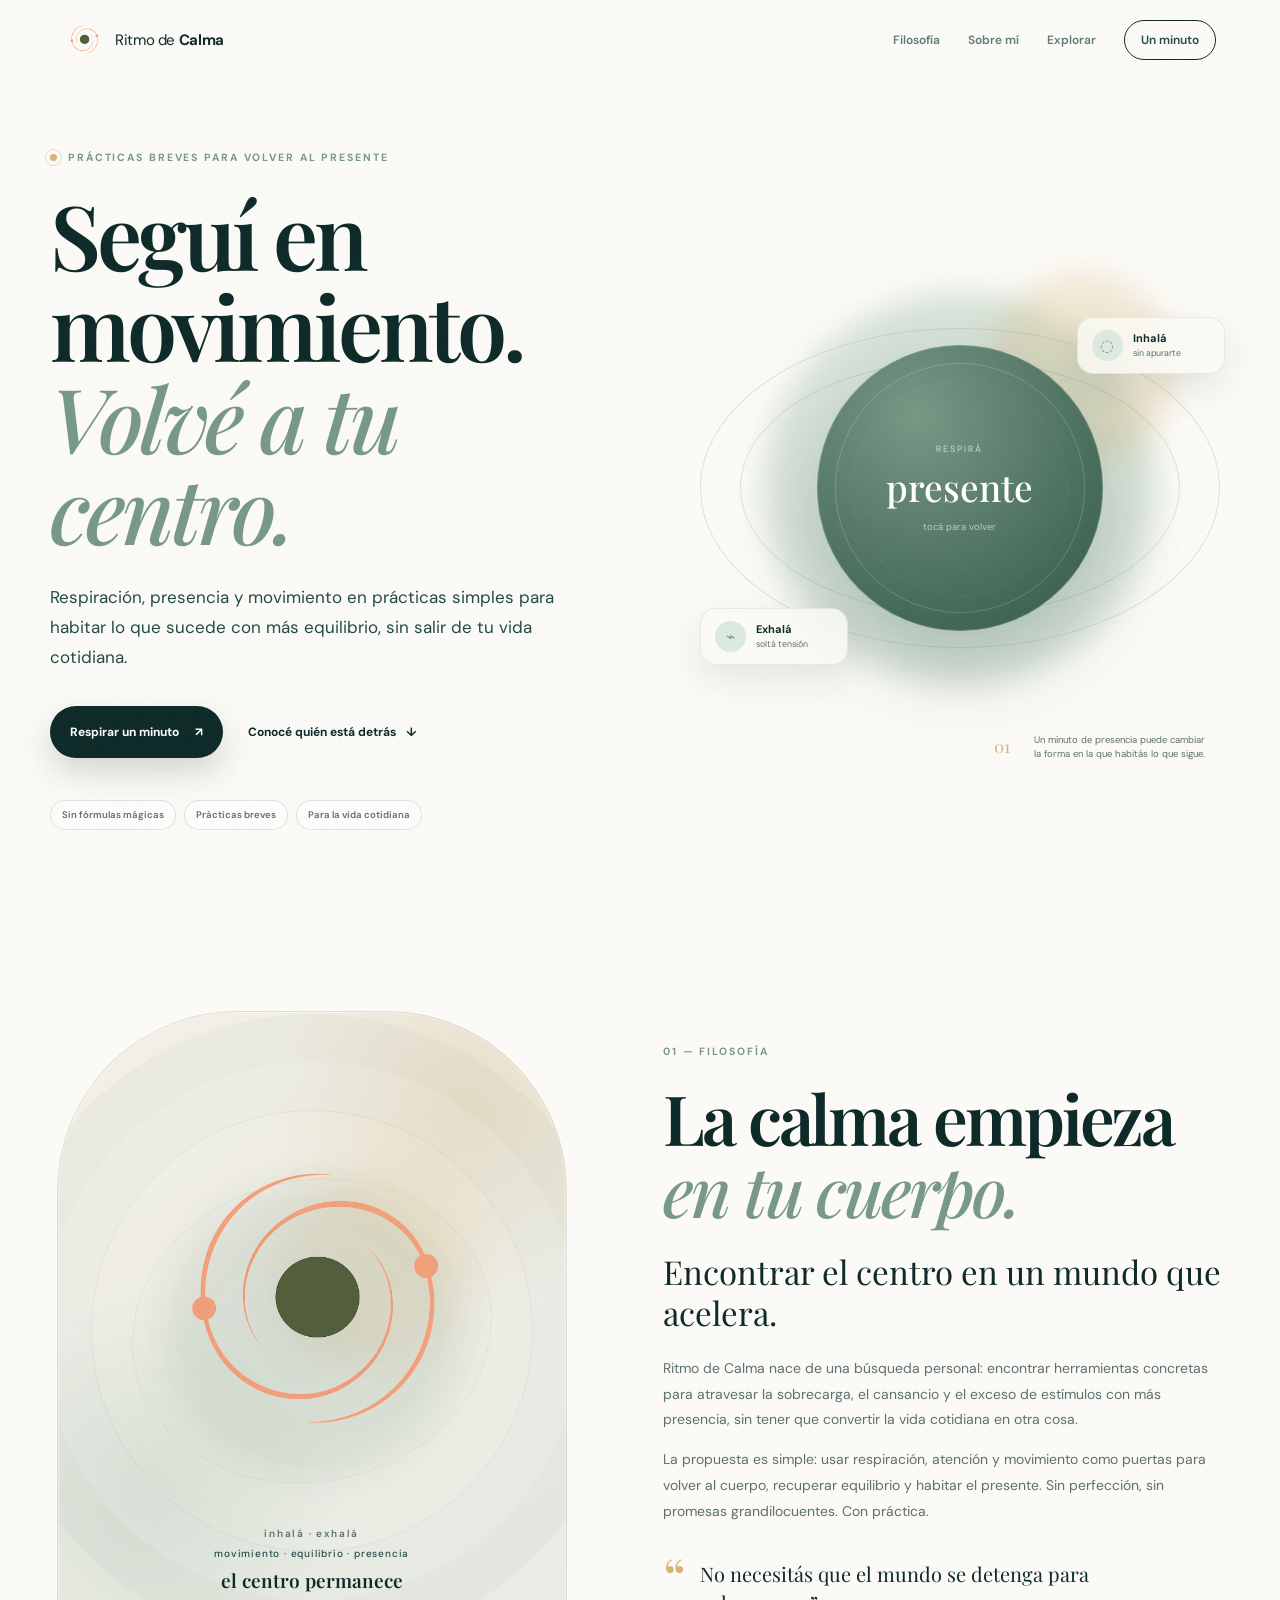
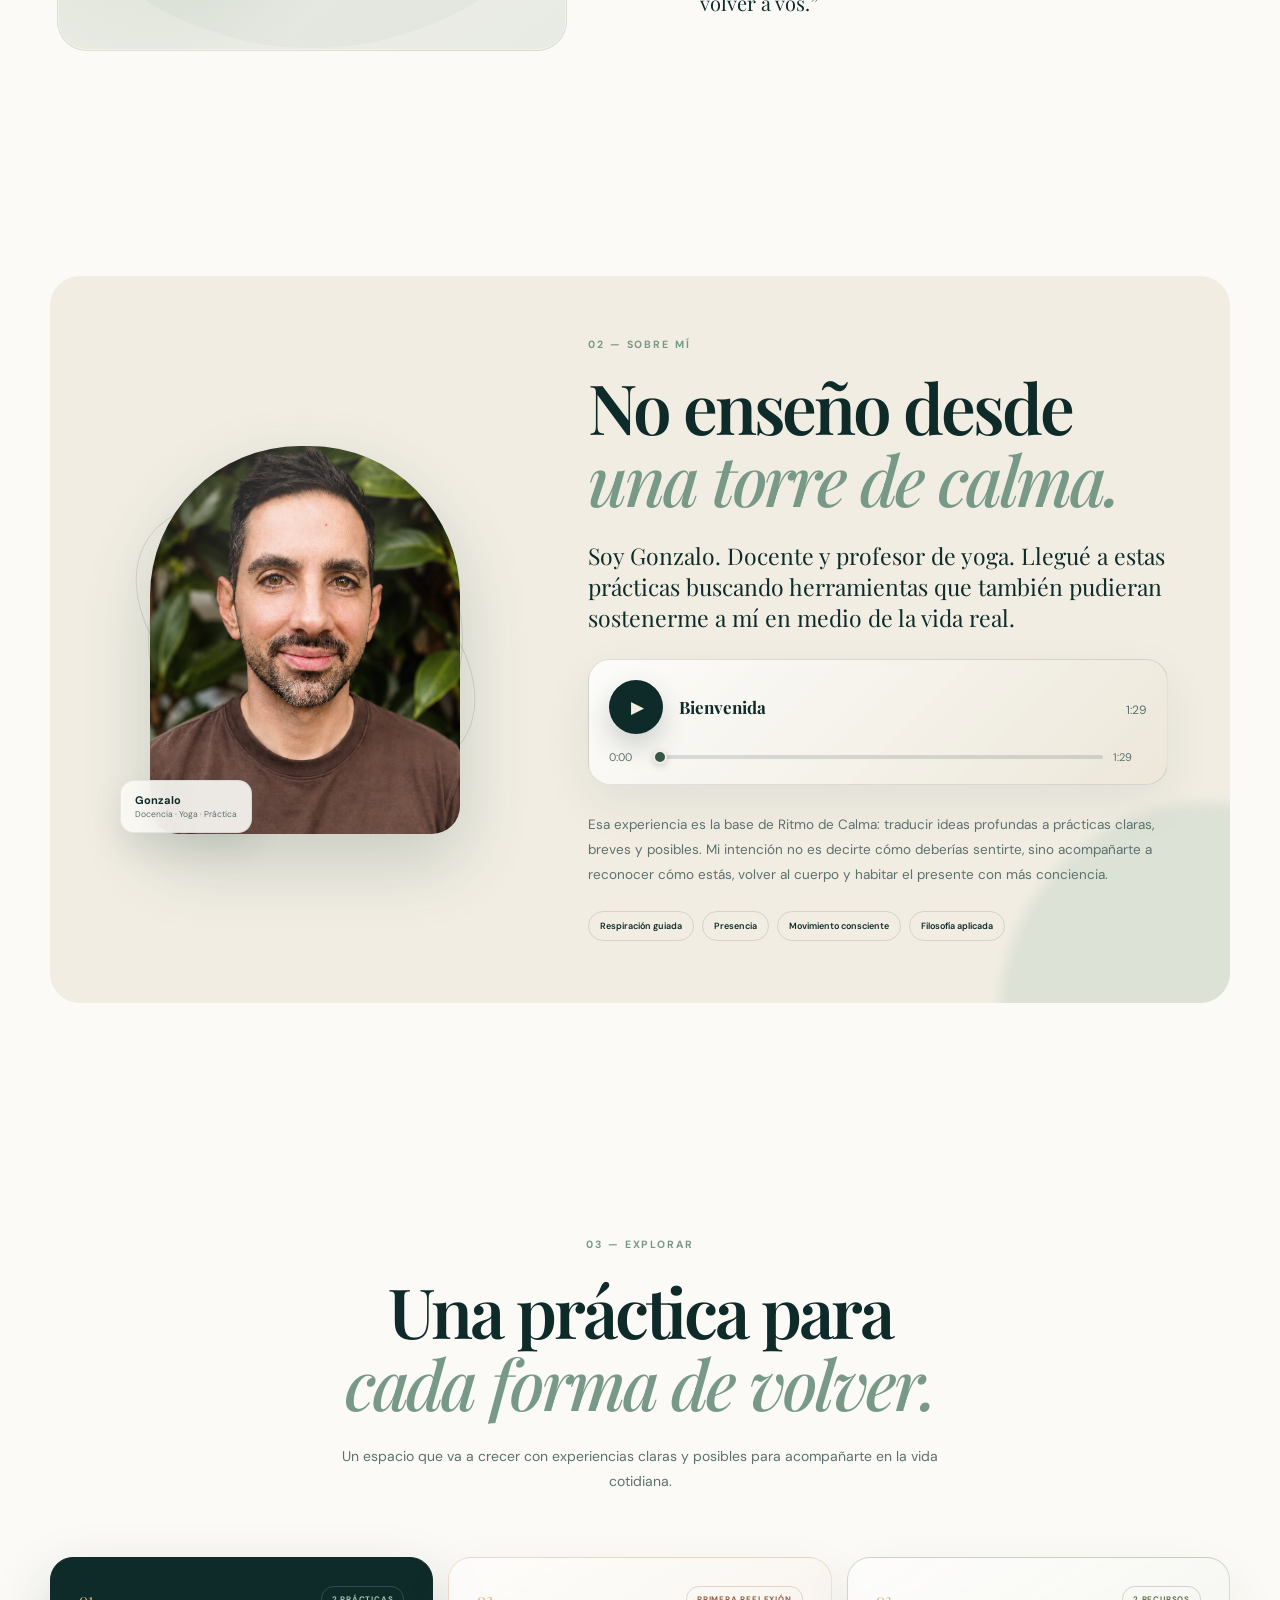
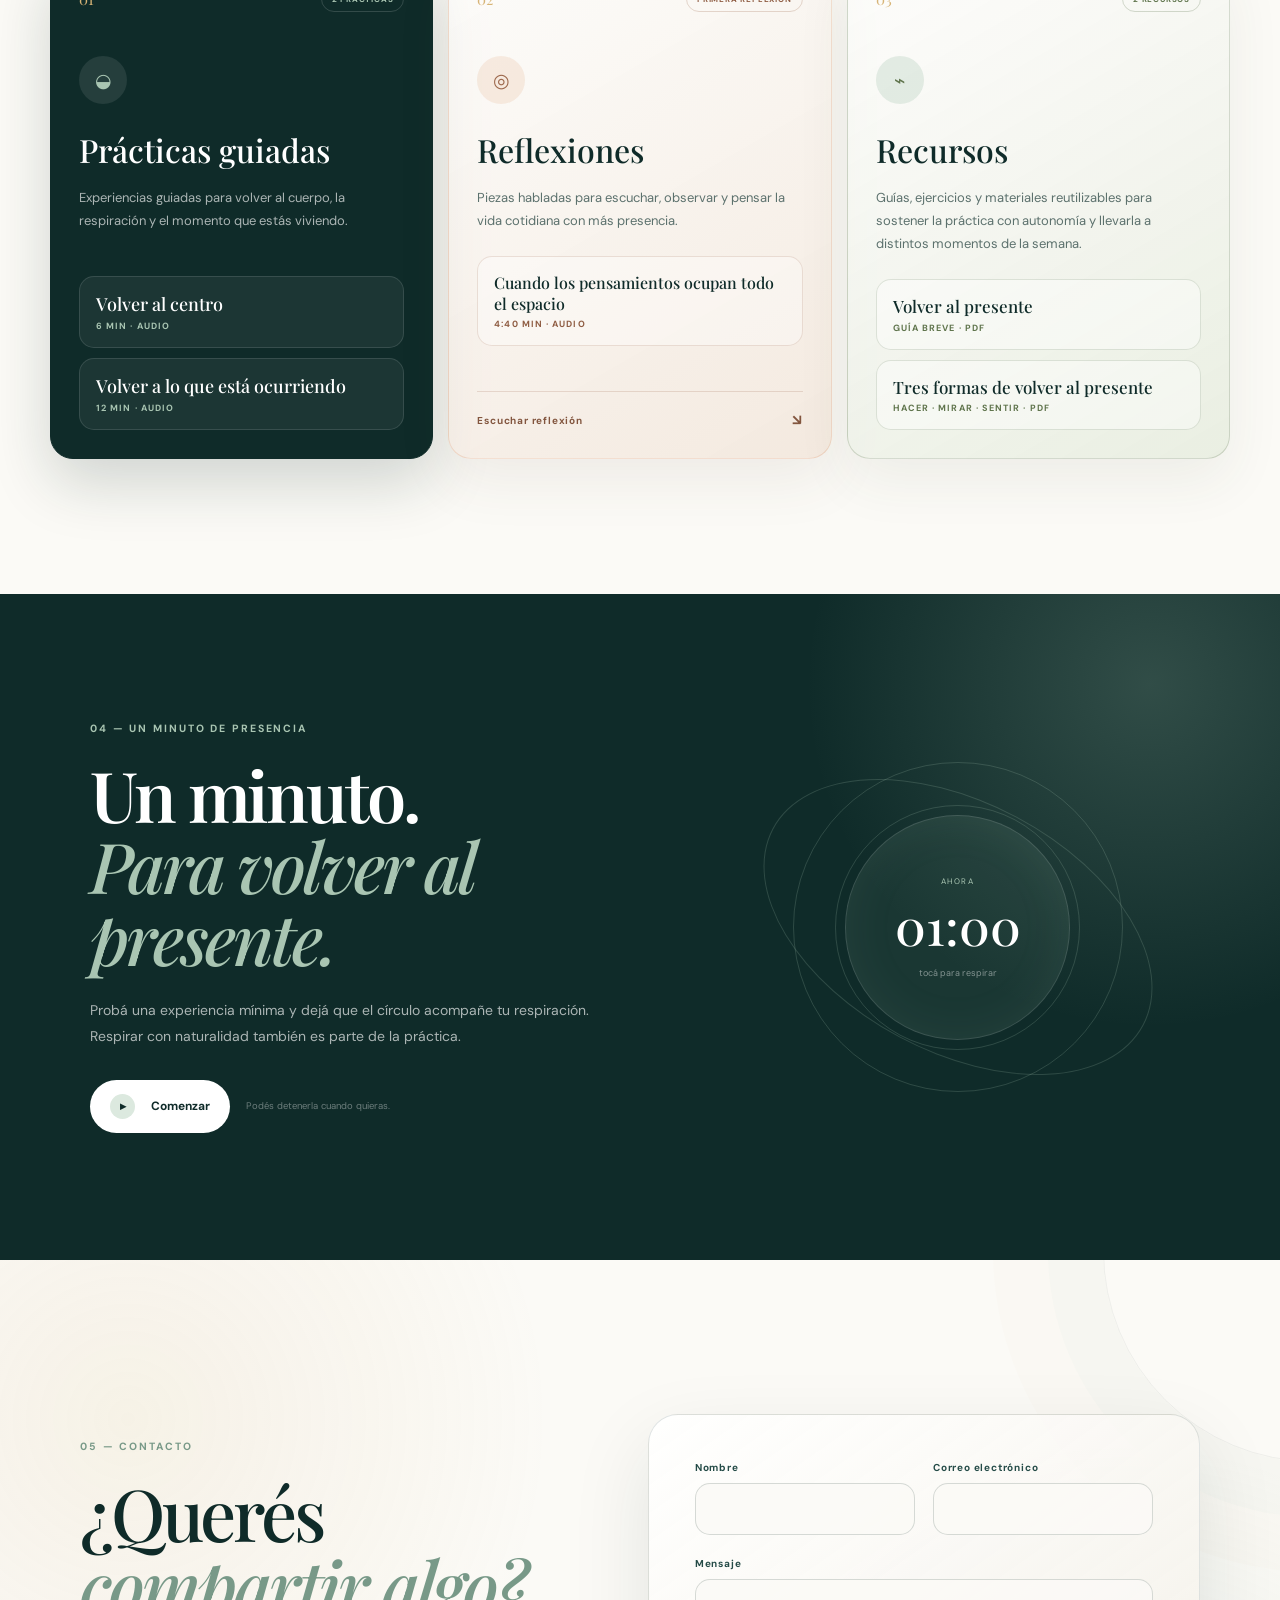
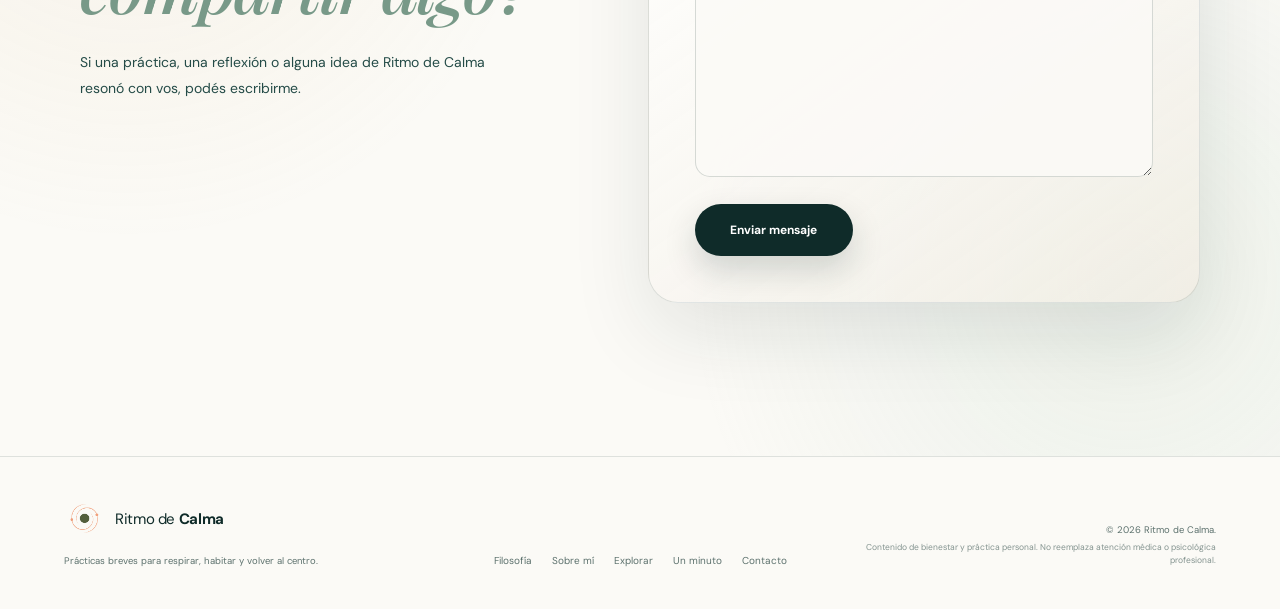
==== commit e06145e5: "Add Volver a lo que esta ocurriendo practice" ====
--- a/index.html
+++ b/index.html
@@ -233,16 +233,21 @@
         <article class="explore-card explore-card--available reveal">
           <div class="explore-card-head">
             <span class="explore-number">01</span>
-            <span class="explore-status explore-status--available">Nueva práctica</span>
+            <span class="explore-status explore-status--available">2 prácticas</span>
           </div>
           <div class="explore-icon" aria-hidden="true">◒</div>
           <h3>Prácticas guiadas</h3>
           <p>Experiencias guiadas para volver al cuerpo, la respiración y el momento que estás viviendo.</p>
-          <a class="explore-feature" href="practicas/volver-al-centro/" aria-label="Escuchar práctica destacada: Volver al centro">
-            <strong>Volver al centro</strong>
-            <span>6 min · Audio</span>
-          </a>
-          <a class="explore-link" href="practicas/volver-al-centro/">Escuchar práctica <span aria-hidden="true">↘</span></a>
+          <div class="explore-practices-list" aria-label="Prácticas guiadas disponibles">
+            <a class="explore-feature" href="practicas/volver-al-centro/" aria-label="Escuchar práctica: Volver al centro">
+              <strong>Volver al centro</strong>
+              <span>6 min · Audio</span>
+            </a>
+            <a class="explore-feature" href="practicas/volver-a-lo-que-esta-ocurriendo/" aria-label="Escuchar práctica: Volver a lo que está ocurriendo">
+              <strong>Volver a lo que está ocurriendo</strong>
+              <span>12 min · Audio</span>
+            </a>
+          </div>
         </article>
 
         <article class="explore-card explore-card--reflection reveal delay-1">
--- a/style.css
+++ b/style.css
@@ -847,11 +847,13 @@
 .explore-feature--resource strong { color: var(--ink); font-size: 17px; line-height: 1.32; }
 .explore-feature--resource span { color: #5f744c; }
 .explore-link--resource { border-color: rgba(92,116,77,.22); color: #536843; }
+.explore-practices-list,
 .explore-resources-list {
   margin-top: auto;
   display: grid;
   gap: 10px;
 }
+.explore-practices-list .explore-feature,
 .explore-resources-list .explore-feature { margin: 0; }
 
 .pause-section {
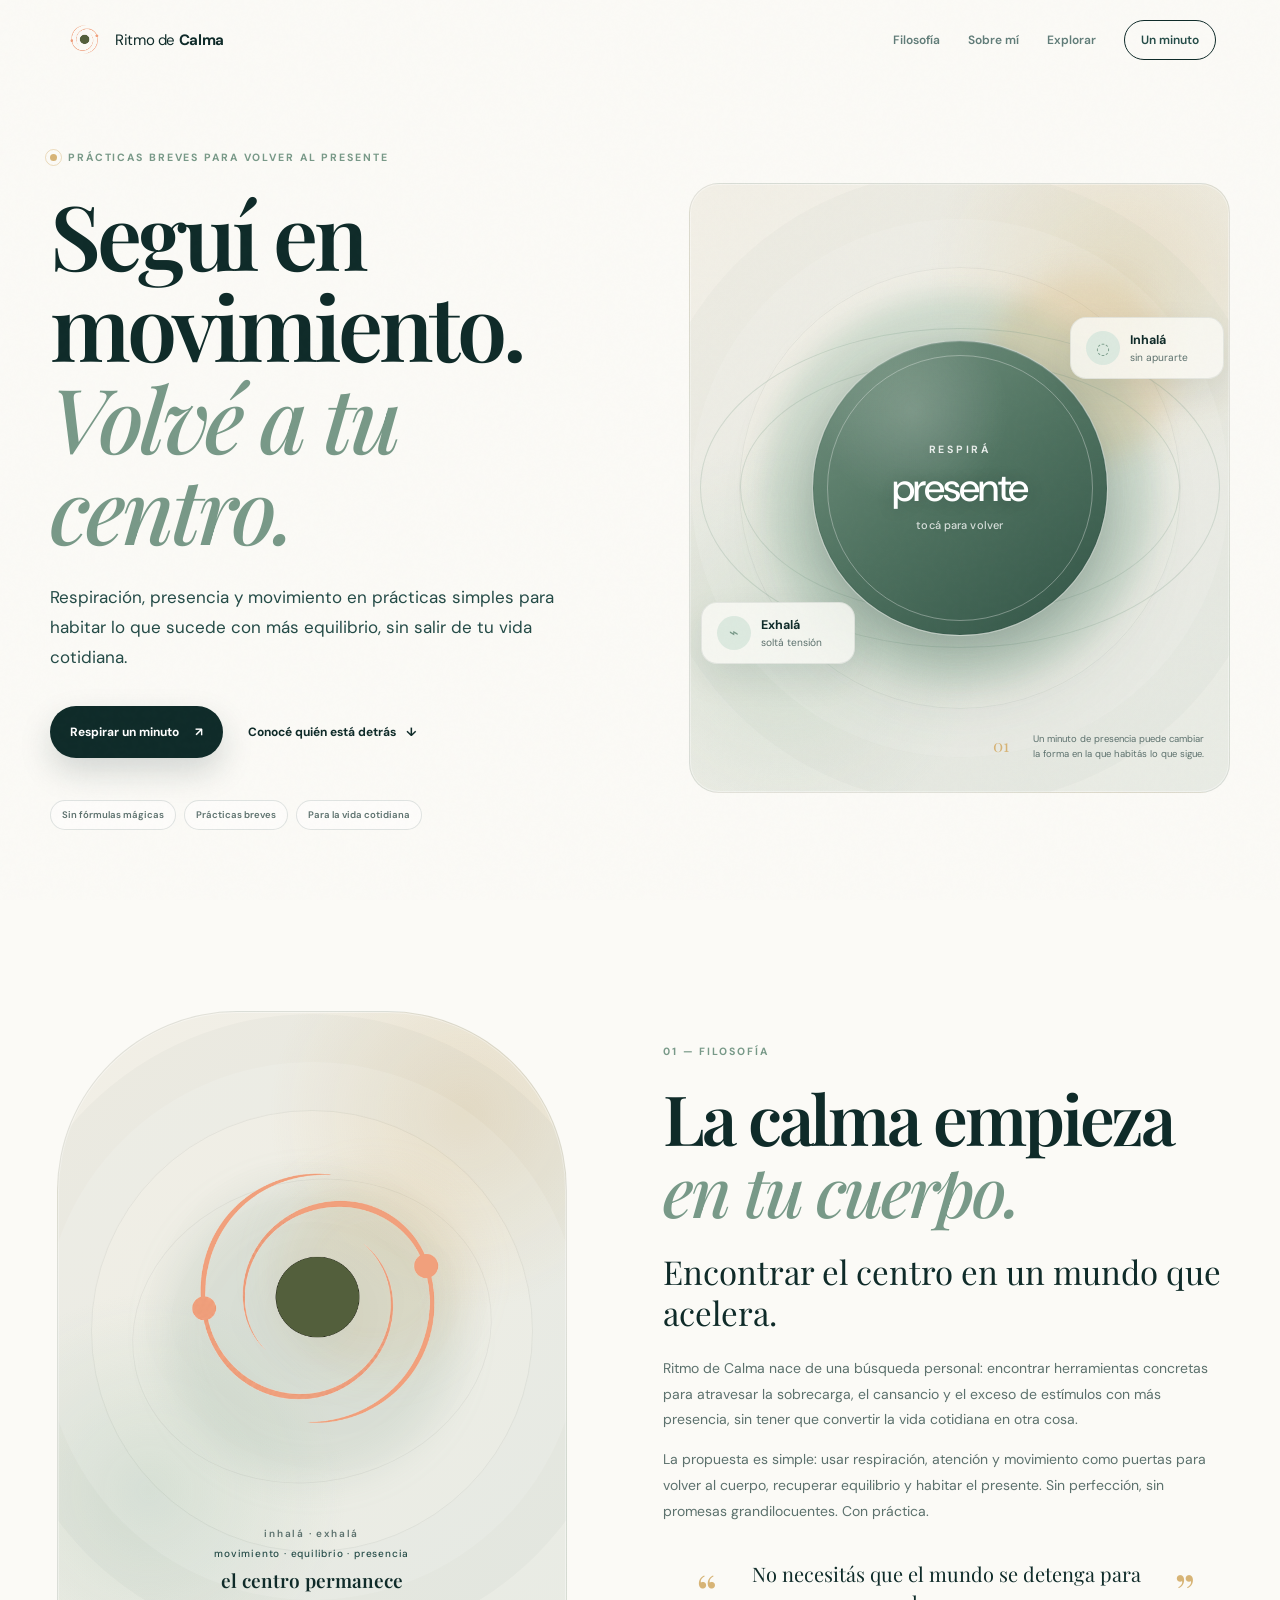
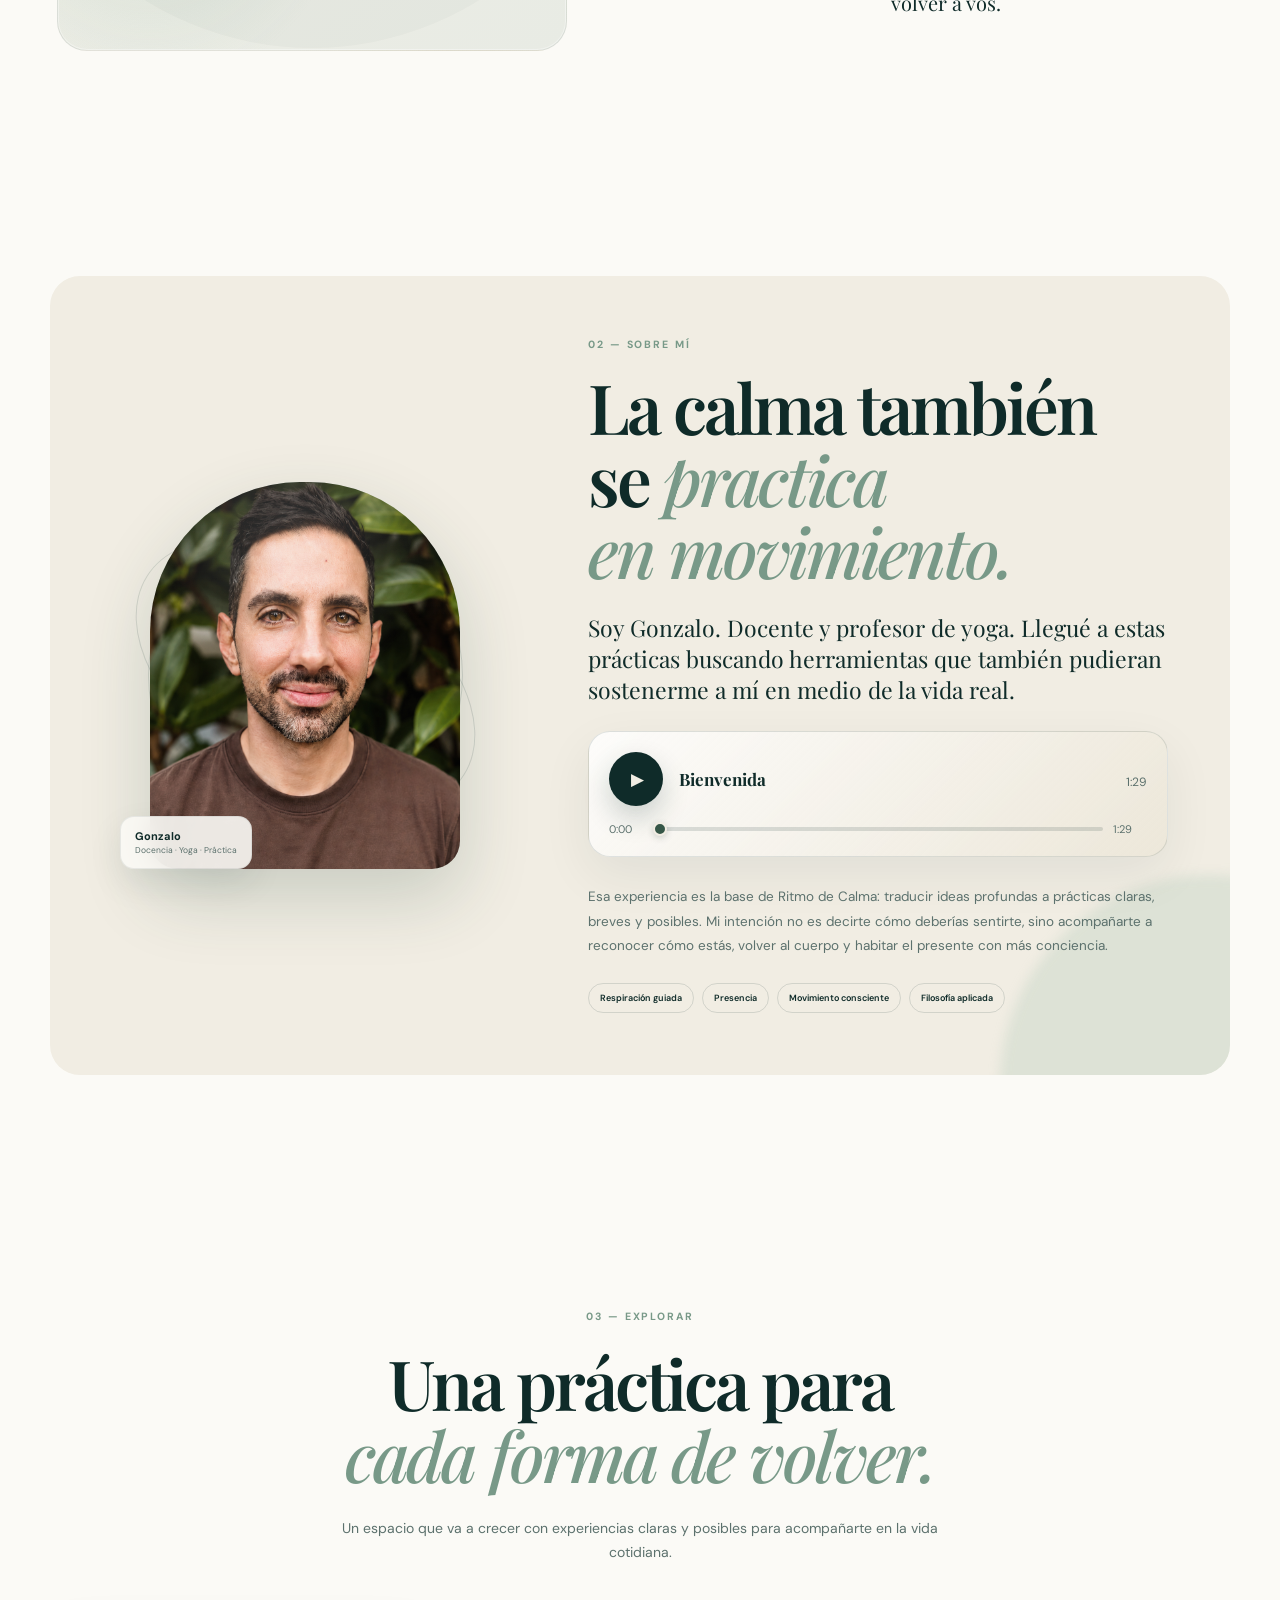
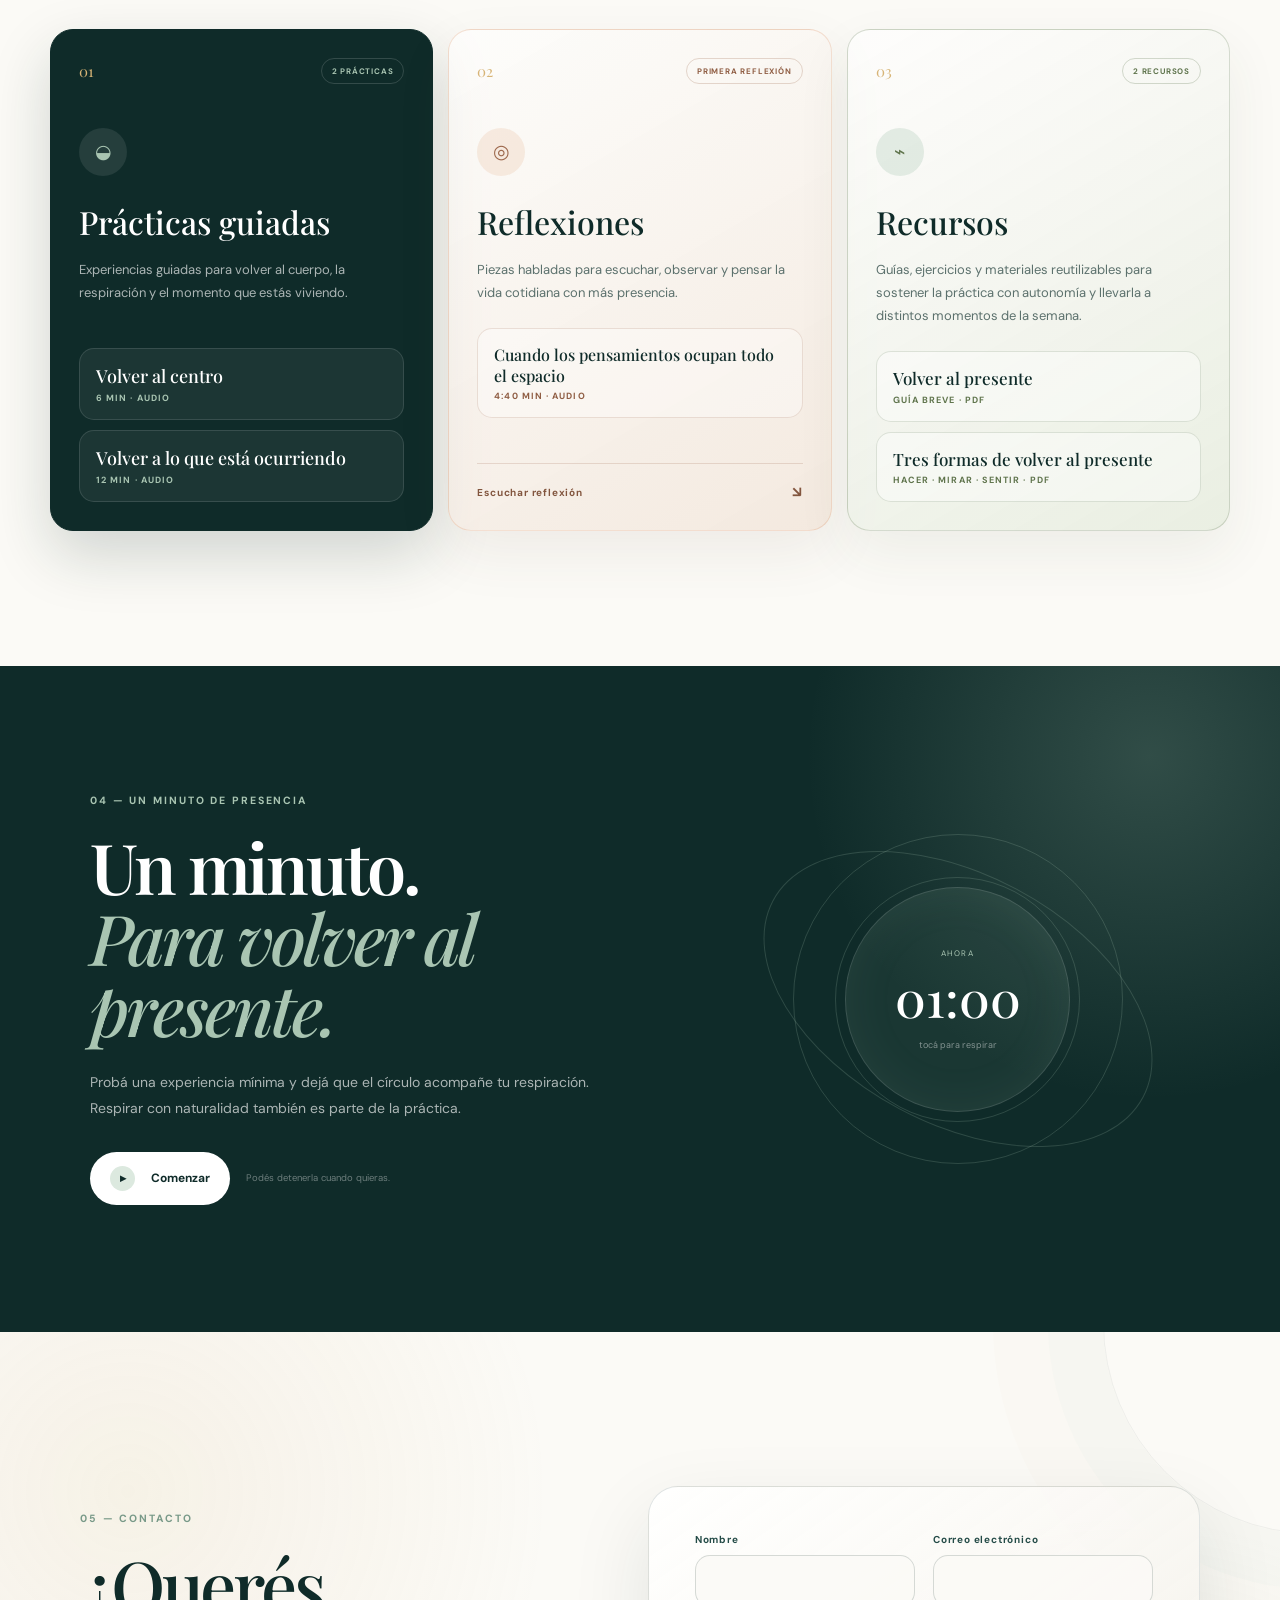
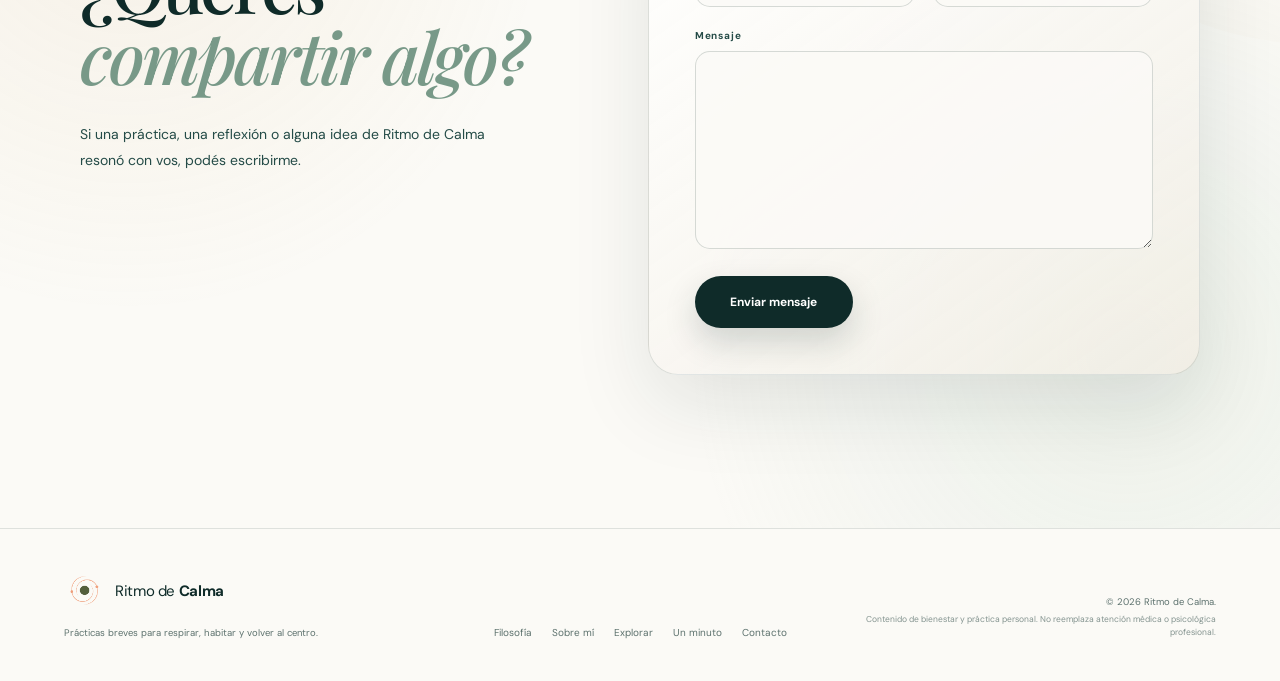
==== commit ebe05231: "Refine hero and philosophy presentation" ====
--- a/index.html
+++ b/index.html
@@ -19,7 +19,7 @@
   <link rel="preconnect" href="https://fonts.googleapis.com">
   <link rel="preconnect" href="https://fonts.gstatic.com" crossorigin>
   <link href="https://fonts.googleapis.com/css2?family=DM+Sans:wght@400;500;600;700&family=Playfair+Display:ital,wght@0,500;0,600;1,500;1,600&display=swap" rel="stylesheet">
-  <link rel="stylesheet" href="style.css?v=resource-01">
+  <link rel="stylesheet" href="style.css?v=hero-refresh-1">
   <title>Ritmo de Calma — Volvé a tu centro</title>
   <script defer src="https://cloud.umami.is/script.js" data-website-id="38cd28f6-9287-4475-85c4-ac430f032003" data-domains="ritmodecalma.com,www.ritmodecalma.com"></script>
 </head>
@@ -91,8 +91,6 @@
         </div>
 
         <button class="breath-orb" type="button" data-open-pause aria-label="Abrir un minuto guiado de presencia">
-          <span class="orb-halo halo-a" aria-hidden="true"></span>
-          <span class="orb-halo halo-b" aria-hidden="true"></span>
           <span class="orb-copy">
             <small>RESPIRÁ</small>
             <strong>presente</strong>
@@ -151,8 +149,11 @@
           sin promesas grandilocuentes. Con práctica.
         </p>
         <blockquote>
-          <span aria-hidden="true">“</span>
-          <p>No necesitás que el mundo se detenga para volver a vos.”</p>
+          <p>
+            <span class="quote-mark quote-mark--open" aria-hidden="true">“</span>
+            <span>No necesitás que el mundo se detenga para volver a vos.</span>
+            <span class="quote-mark quote-mark--close" aria-hidden="true">”</span>
+          </p>
         </blockquote>
       </div>
     </section>
@@ -184,7 +185,7 @@
 
         <div class="about-copy">
           <p class="eyebrow">02 — SOBRE MÍ</p>
-          <h2>No enseño desde <em>una torre de calma.</em></h2>
+          <h2>La calma también se <em>practica en movimiento.</em></h2>
           <p class="about-lead">
             Soy Gonzalo. Docente y profesor de yoga. Llegué a estas prácticas buscando
             herramientas que también pudieran sostenerme a mí en medio de la vida real.
--- a/style.css
+++ b/style.css
@@ -569,11 +569,30 @@
 blockquote {
   margin: 34px 0 0;
   padding: 0;
-  display: flex;
-  gap: 14px;
-}
-blockquote span { color: var(--gold); font-family: var(--serif); font-size: 55px; line-height: .65; }
-blockquote p { max-width: 420px; margin: 0; font-family: var(--serif); font-size: 20px; line-height: 1.45; }
+}
+blockquote p {
+  position: relative;
+  width: min(100%, 500px);
+  max-width: 500px;
+  margin: 0 auto;
+  padding-inline: 42px;
+  font-family: var(--serif);
+  font-size: 20px;
+  line-height: 1.45;
+  text-align: center;
+}
+blockquote .quote-mark {
+  position: absolute;
+  top: 50%;
+  display: block;
+  color: var(--gold);
+  font-family: var(--serif);
+  font-size: 52px;
+  line-height: 1;
+  transform: translateY(-43%);
+}
+blockquote .quote-mark--open { left: 0; }
+blockquote .quote-mark--close { right: 0; }
 
 .about { padding-top: 95px; }
 .about-card {
@@ -2270,3 +2289,185 @@
   .resource-download,
   .resource-return { transition: none; }
 }
+
+/* -------------------------------------------------------------------------
+   Centro de presencia y título Sobre mí
+   ------------------------------------------------------------------------- */
+.breath-orb {
+  width: 296px;
+  height: 296px;
+  border: 1px solid rgba(235, 238, 232, .72);
+  background:
+    radial-gradient(circle at 34% 24%, rgba(255, 255, 255, .18), transparent 32%),
+    linear-gradient(145deg, #759481 0%, #4e715f 52%, #315345 100%);
+  box-shadow:
+    0 34px 88px rgba(53, 86, 71, .3),
+    0 10px 28px rgba(15, 43, 41, .12),
+    inset 0 1px 0 rgba(255, 255, 255, .2),
+    inset 0 0 0 1px rgba(15, 43, 41, .08);
+}
+
+.hero-visual {
+  width: 100%;
+  max-width: none;
+  margin-inline: auto;
+  overflow: hidden;
+  border: 1px solid rgba(15, 43, 41, .07);
+  border-radius: 30px;
+  background:
+    radial-gradient(circle at 80% 16%, rgba(215, 180, 118, .27), transparent 29%),
+    radial-gradient(circle at 18% 75%, rgba(169, 197, 178, .32), transparent 31%),
+    linear-gradient(145deg, #f2efe6, #e8ebe4);
+  box-shadow: inset 0 0 0 1px rgba(255, 255, 255, .34);
+  isolation: isolate;
+}
+
+.hero-visual::before {
+  content: "";
+  position: absolute;
+  z-index: 0;
+  width: 440px;
+  height: 440px;
+  border: 1px solid rgba(15, 43, 41, .05);
+  border-radius: 50%;
+  box-shadow:
+    0 0 0 48px rgba(255, 255, 255, .1),
+    0 0 0 96px rgba(15, 43, 41, .02);
+  pointer-events: none;
+  animation: boardRingsSway 22s ease-in-out infinite alternate;
+}
+
+.hero-orbits { z-index: 1; }
+
+.breath-orb::before {
+  content: "";
+  position: absolute;
+  inset: 14px;
+  border: 1px solid rgba(231, 235, 230, .38);
+  border-radius: inherit;
+  pointer-events: none;
+}
+
+.orb-copy {
+  position: relative;
+  z-index: 1;
+  gap: 0;
+  text-shadow: 0 1px 16px rgba(15, 43, 41, .22);
+}
+
+.orb-copy small {
+  font-size: 10.5px;
+  font-weight: 700;
+  letter-spacing: .26em;
+  opacity: .86;
+}
+
+.orb-copy strong {
+  margin: 12px 0 11px;
+  font-family: var(--sans);
+  font-size: 39px;
+  font-weight: 500;
+  line-height: 1;
+  letter-spacing: -.045em;
+}
+
+.orb-copy span {
+  font-size: 11px;
+  font-weight: 500;
+  letter-spacing: .01em;
+  opacity: .78;
+}
+
+.floating-note {
+  min-width: 154px;
+  padding: 13px 15px;
+}
+
+.note-symbol {
+  width: 34px;
+  height: 34px;
+}
+
+.floating-note strong { font-size: 12.5px; }
+.floating-note small { margin-top: 3px; font-size: 10.2px; }
+
+.breath-orb:focus-visible {
+  outline: 3px solid rgba(215, 180, 118, .95);
+  outline-offset: 7px;
+}
+
+@media (hover: hover) {
+  .breath-orb:hover {
+    box-shadow:
+      0 38px 96px rgba(53, 86, 71, .34),
+      0 12px 32px rgba(15, 43, 41, .15),
+      inset 0 1px 0 rgba(255, 255, 255, .22),
+      inset 0 0 0 1px rgba(15, 43, 41, .08);
+  }
+}
+
+@media (max-width: 980px) {
+  .hero-visual {
+    width: calc(100% + 44px);
+    max-width: none;
+    margin-left: -22px;
+    margin-right: -22px;
+    border-top: 1px solid rgba(15, 43, 41, .07);
+    border-right: 0;
+    border-bottom: 1px solid rgba(15, 43, 41, .07);
+    border-left: 0;
+    border-radius: 0;
+  }
+}
+
+@media (max-width: 560px) {
+  .breath-orb {
+    width: 226px;
+    height: 226px;
+  }
+
+  .hero-visual {
+    width: calc(100% + 30px);
+    min-height: 520px;
+    margin-left: -15px;
+    margin-right: -15px;
+    border-radius: 0;
+  }
+
+  .hero-visual::before {
+    width: 330px;
+    height: 330px;
+    box-shadow:
+      0 0 0 38px rgba(255, 255, 255, .1),
+      0 0 0 76px rgba(15, 43, 41, .02);
+  }
+
+  .breath-orb::before { inset: 11px; }
+
+  .orb-copy small { font-size: 9.5px; }
+  .orb-copy strong { margin-block: 10px; font-size: 31px; }
+  .orb-copy span { font-size: 10px; }
+
+  .floating-note {
+    min-width: 138px;
+    padding: 11px 12px;
+    gap: 9px;
+    transform: none;
+  }
+
+  .note-symbol {
+    width: 32px;
+    height: 32px;
+  }
+
+  .floating-note strong { font-size: 12px; }
+  .floating-note small { font-size: 10px; }
+
+  blockquote p {
+    padding-inline: 35px;
+  }
+
+  blockquote .quote-mark {
+    font-size: 46px;
+  }
+}
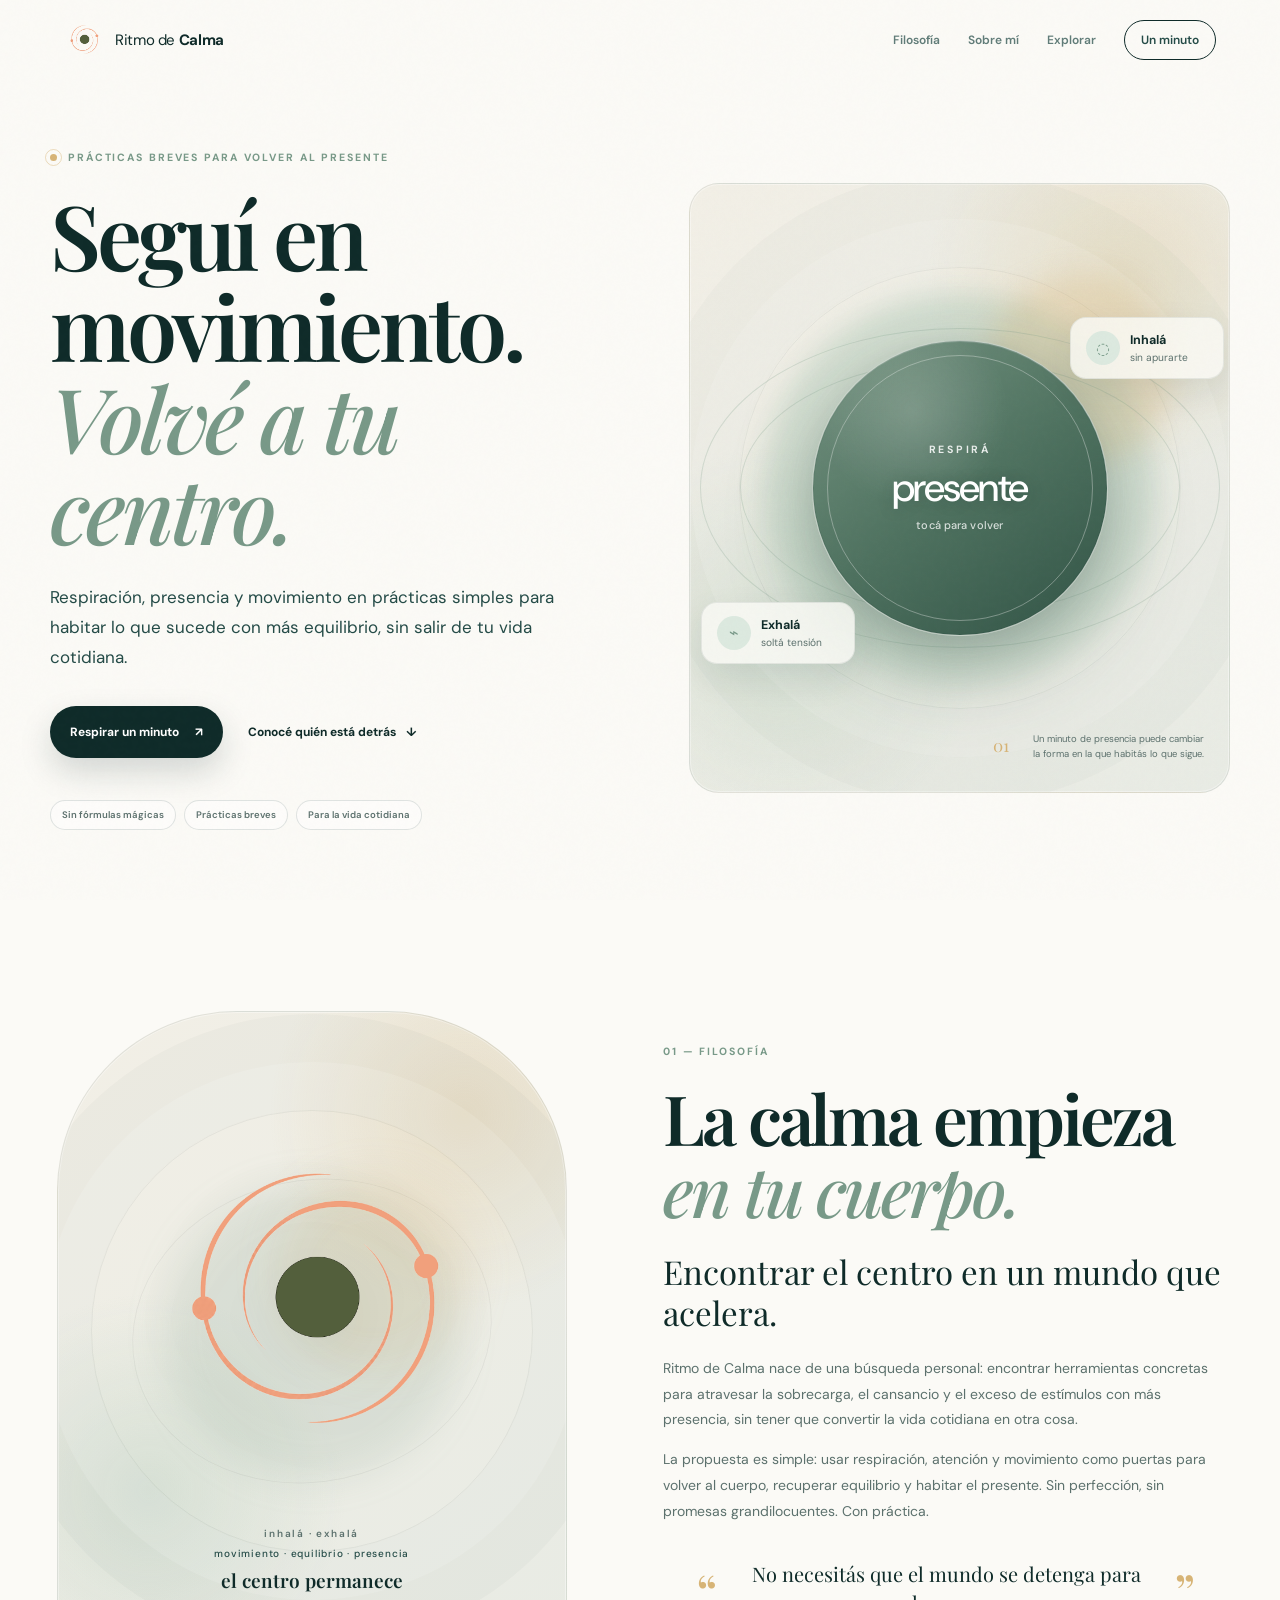
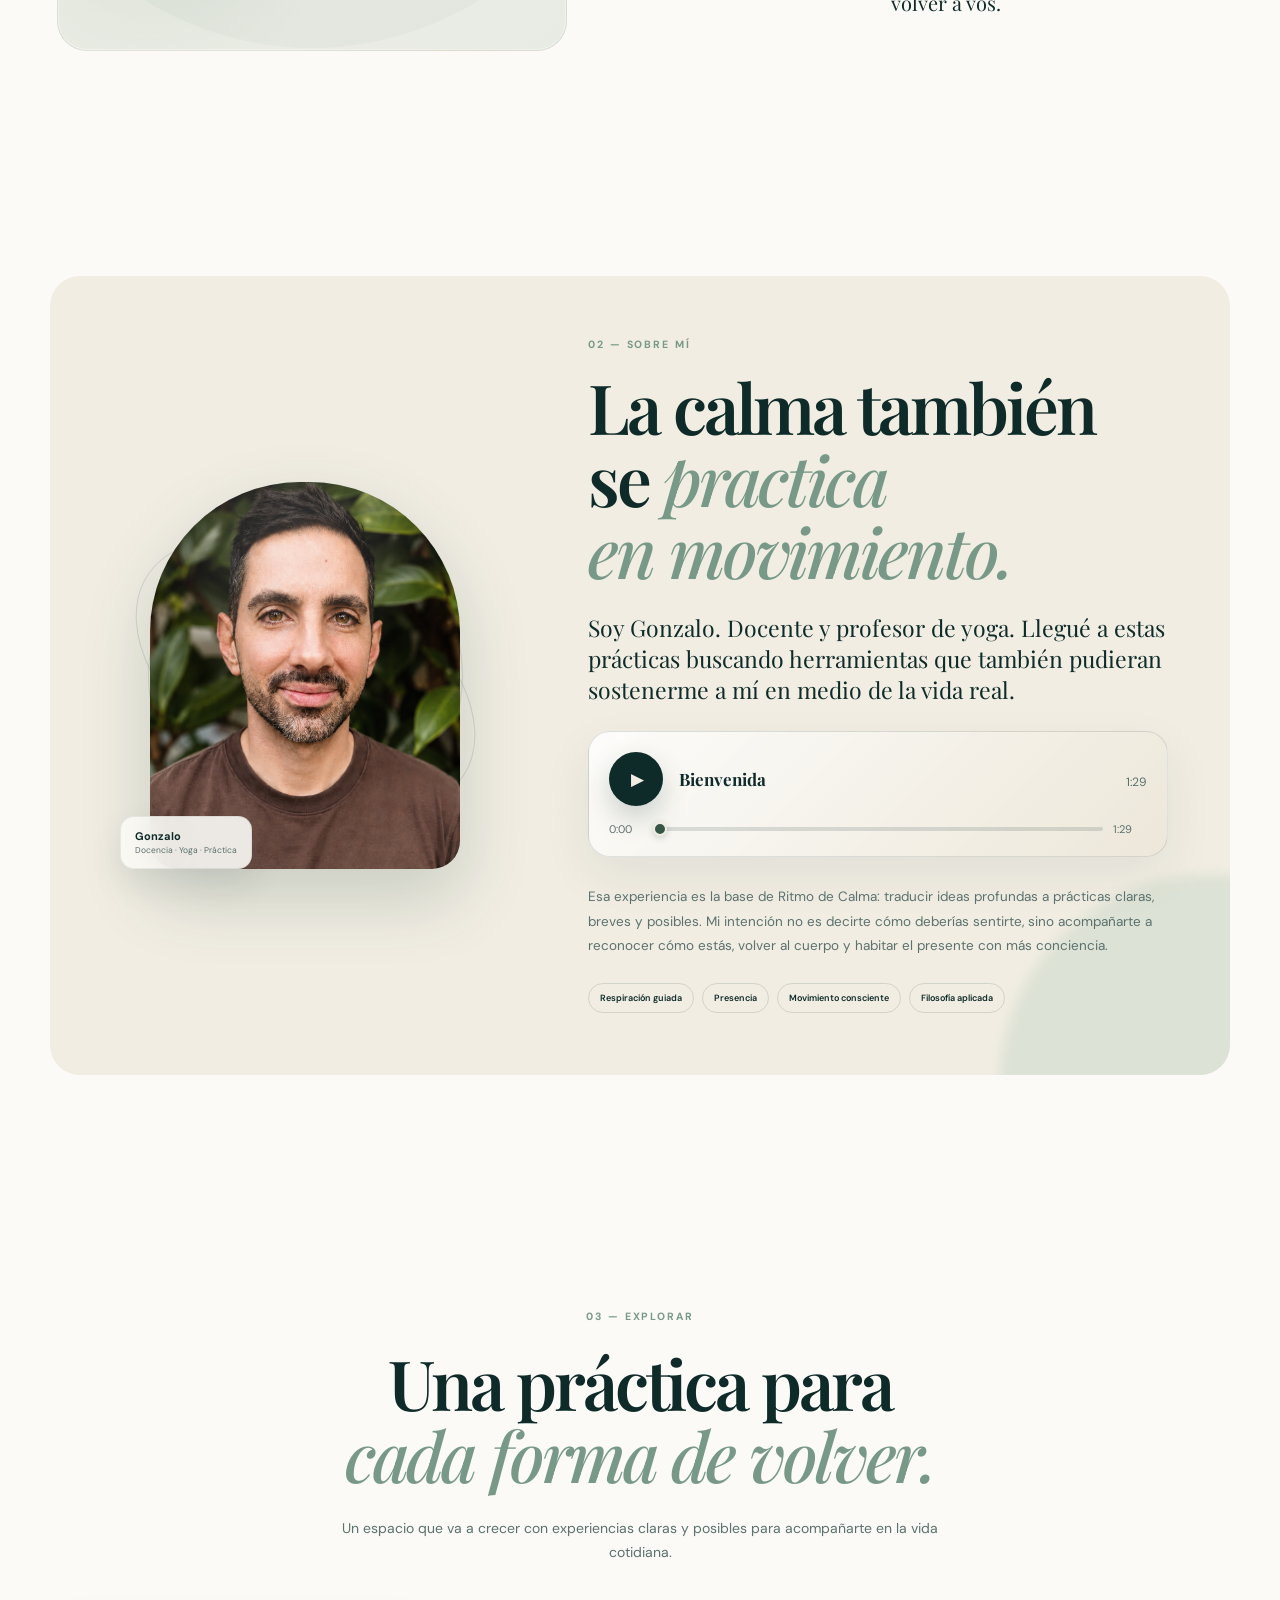
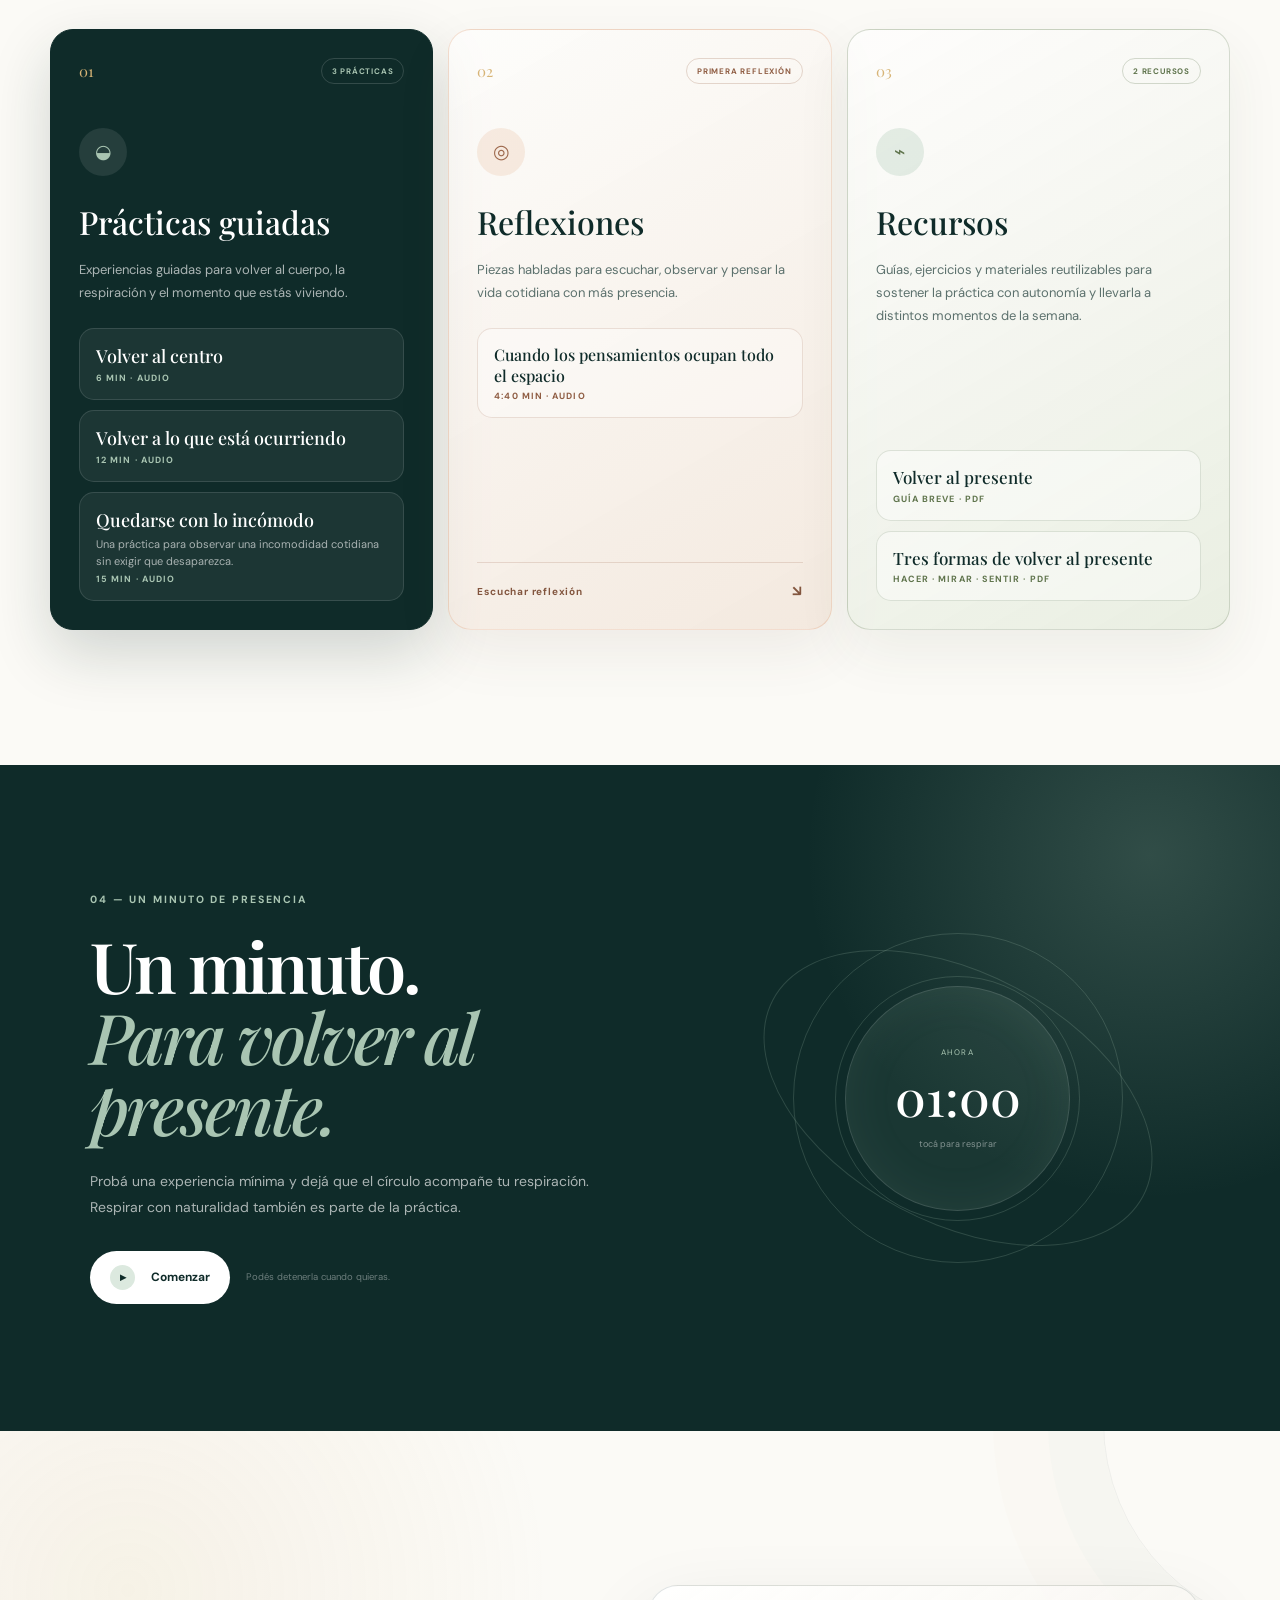
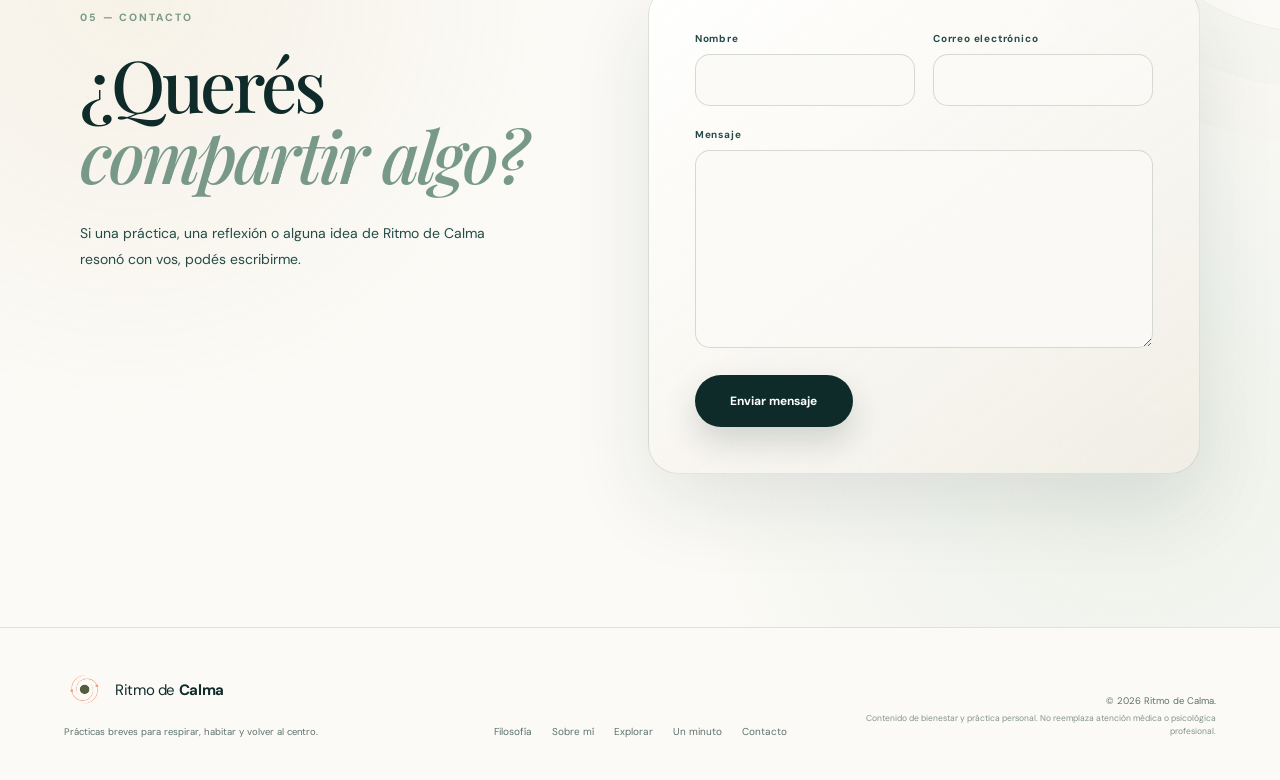
==== commit ca009139: "Add Quedarse con lo incomodo practice" ====
--- a/index.html
+++ b/index.html
@@ -234,7 +234,7 @@
         <article class="explore-card explore-card--available reveal">
           <div class="explore-card-head">
             <span class="explore-number">01</span>
-            <span class="explore-status explore-status--available">2 prácticas</span>
+            <span class="explore-status explore-status--available">3 prácticas</span>
           </div>
           <div class="explore-icon" aria-hidden="true">◒</div>
           <h3>Prácticas guiadas</h3>
@@ -247,6 +247,11 @@
             <a class="explore-feature" href="practicas/volver-a-lo-que-esta-ocurriendo/" aria-label="Escuchar práctica: Volver a lo que está ocurriendo">
               <strong>Volver a lo que está ocurriendo</strong>
               <span>12 min · Audio</span>
+            </a>
+            <a class="explore-feature" href="practicas/quedarse-con-lo-incomodo/" aria-label="Escuchar práctica: Quedarse con lo incómodo">
+              <strong>Quedarse con lo incómodo</strong>
+              <small class="explore-feature-description">Una práctica para observar una incomodidad cotidiana sin exigir que desaparezca.</small>
+              <span>15 min · Audio</span>
             </a>
           </div>
         </article>
--- a/style.css
+++ b/style.css
@@ -793,6 +793,11 @@
   font-family: var(--serif);
   font-size: 18px;
   font-weight: 500;
+}
+.explore-feature-description {
+  color: rgba(255,255,255,.62);
+  font-size: 11px;
+  line-height: 1.5;
 }
 .explore-feature span {
   color: var(--sage);
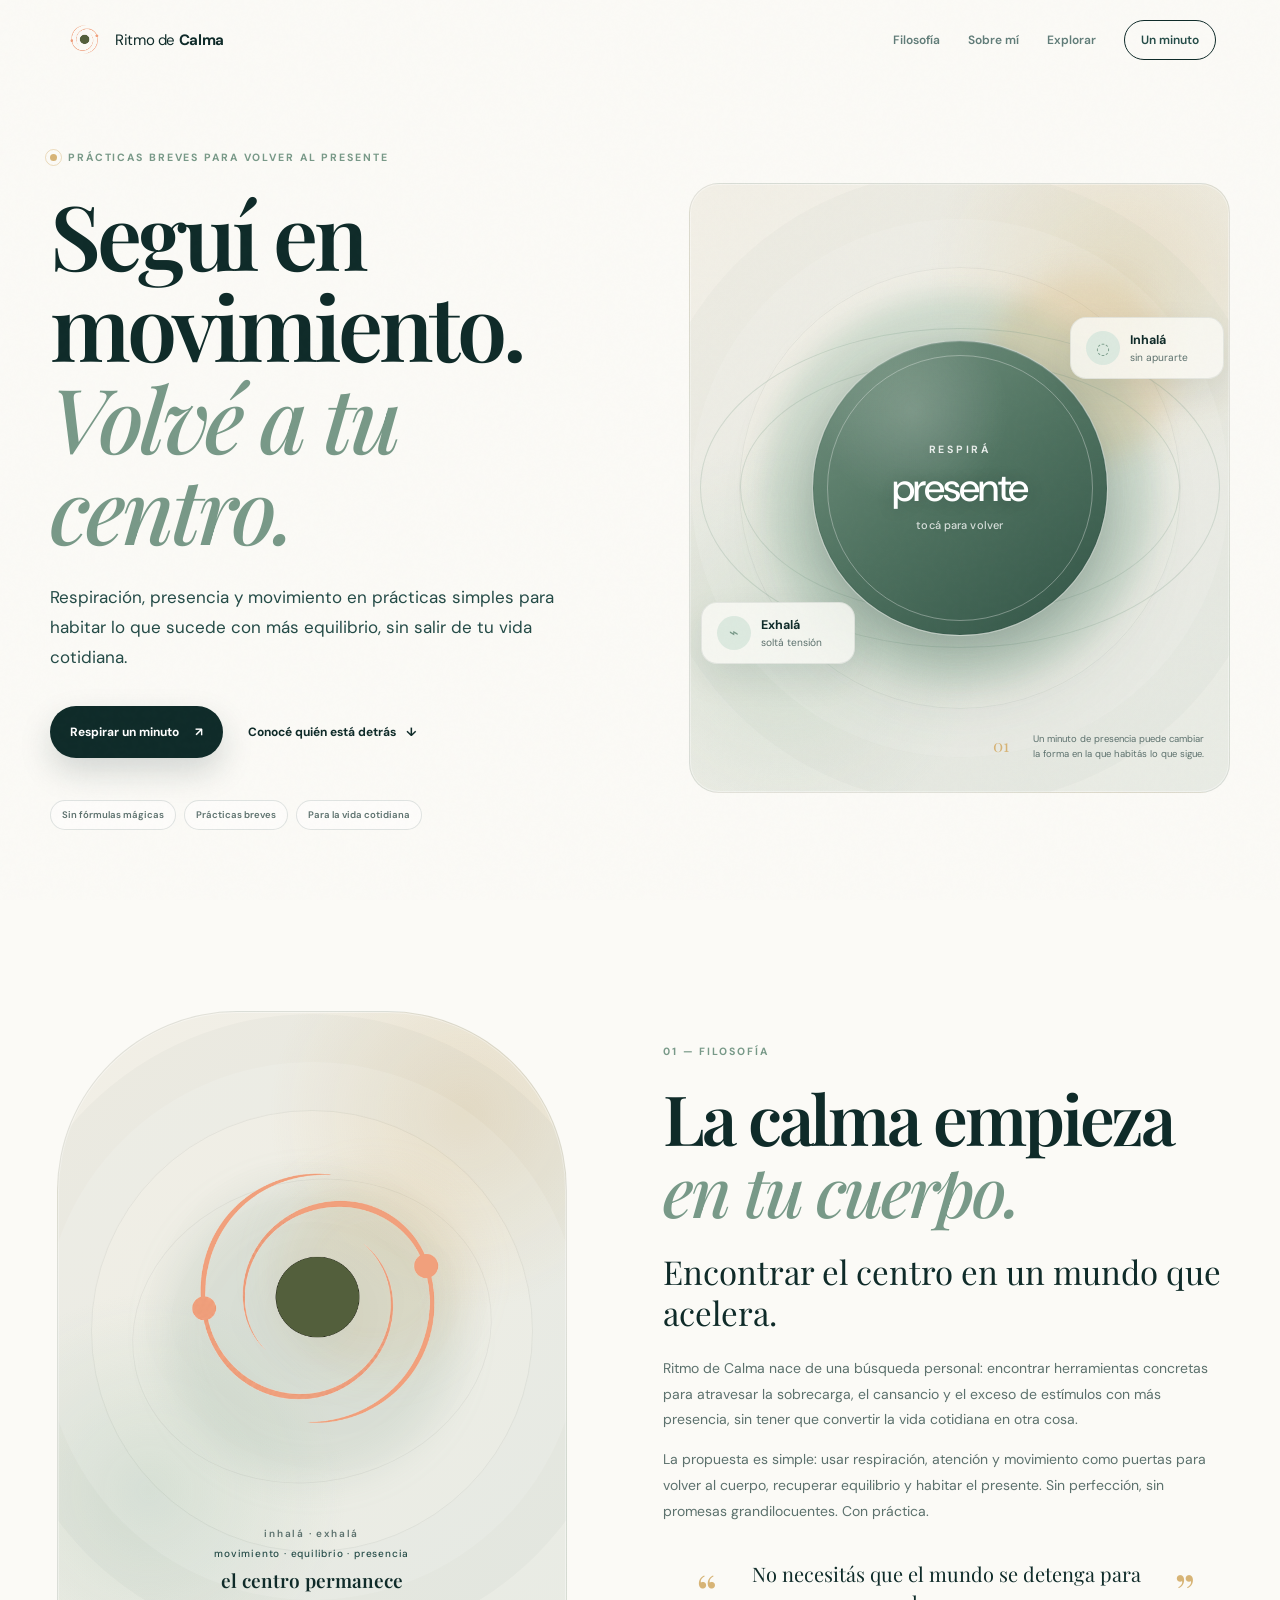
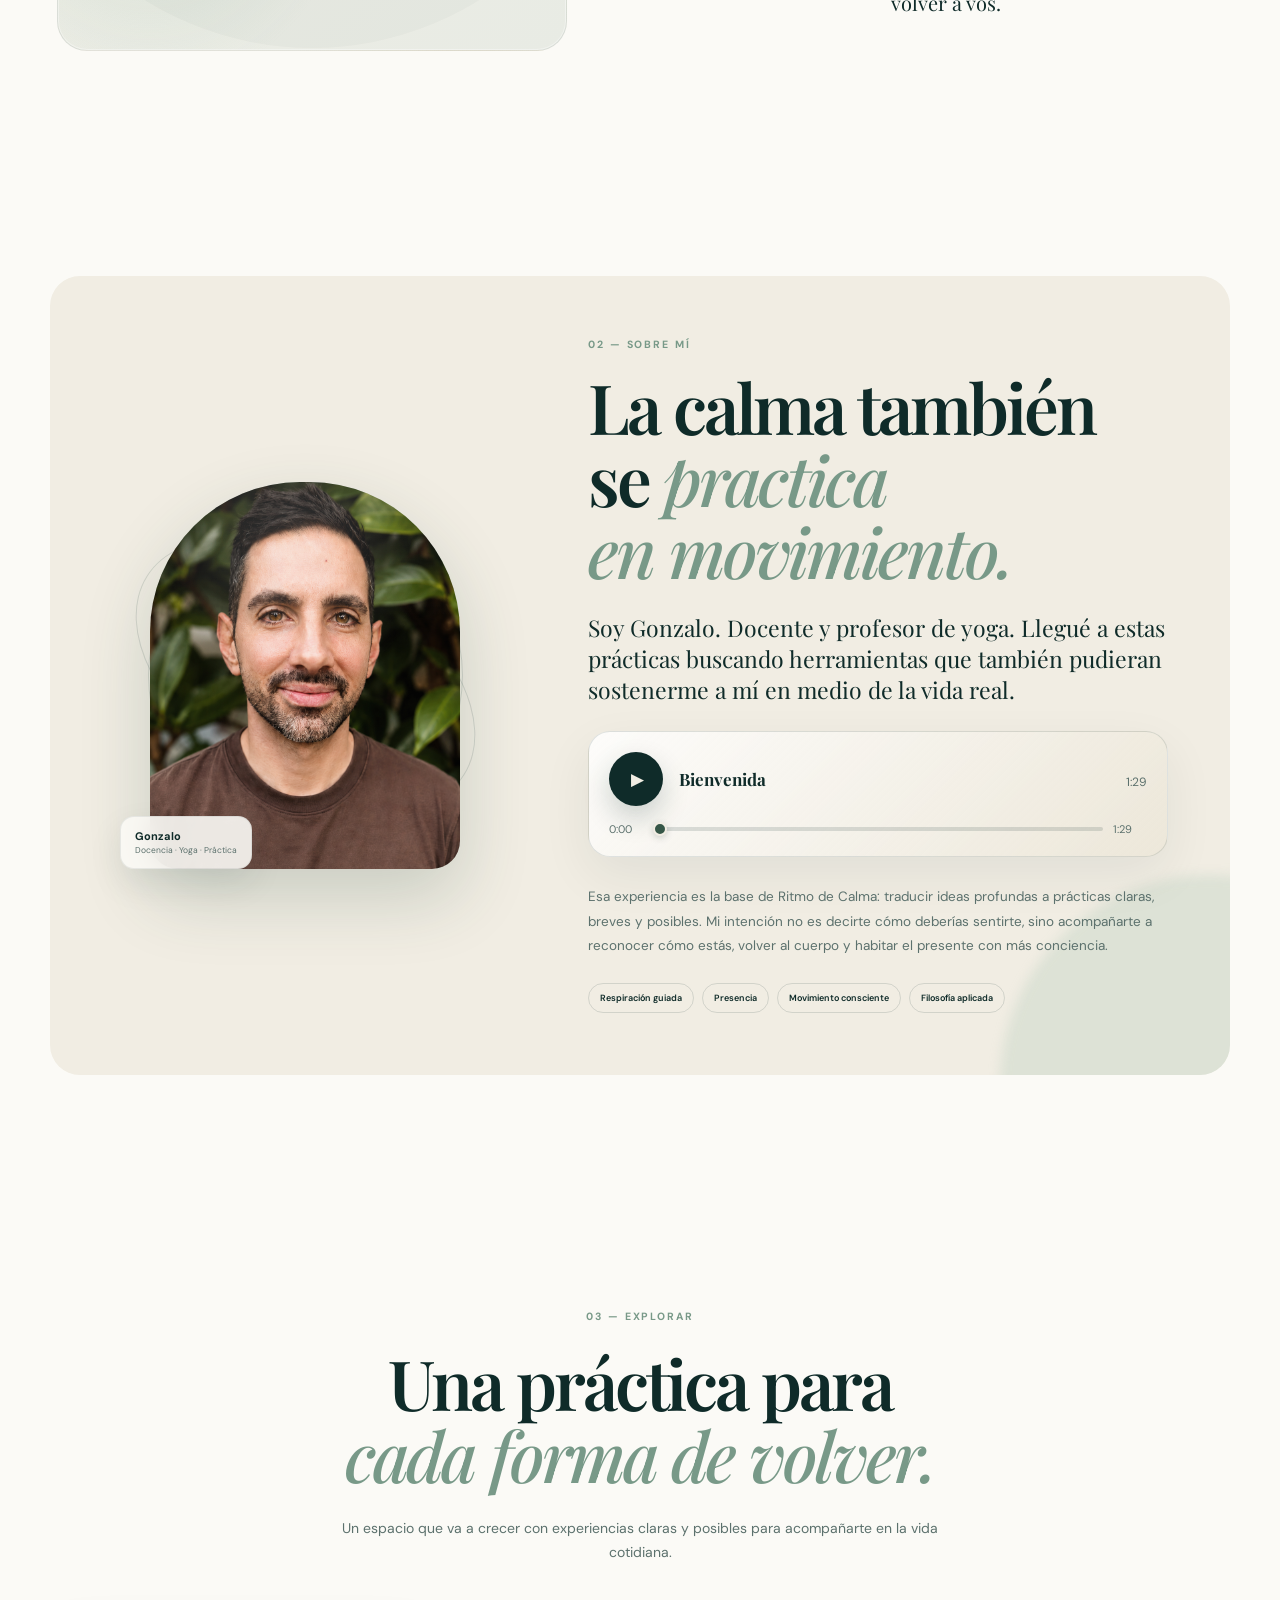
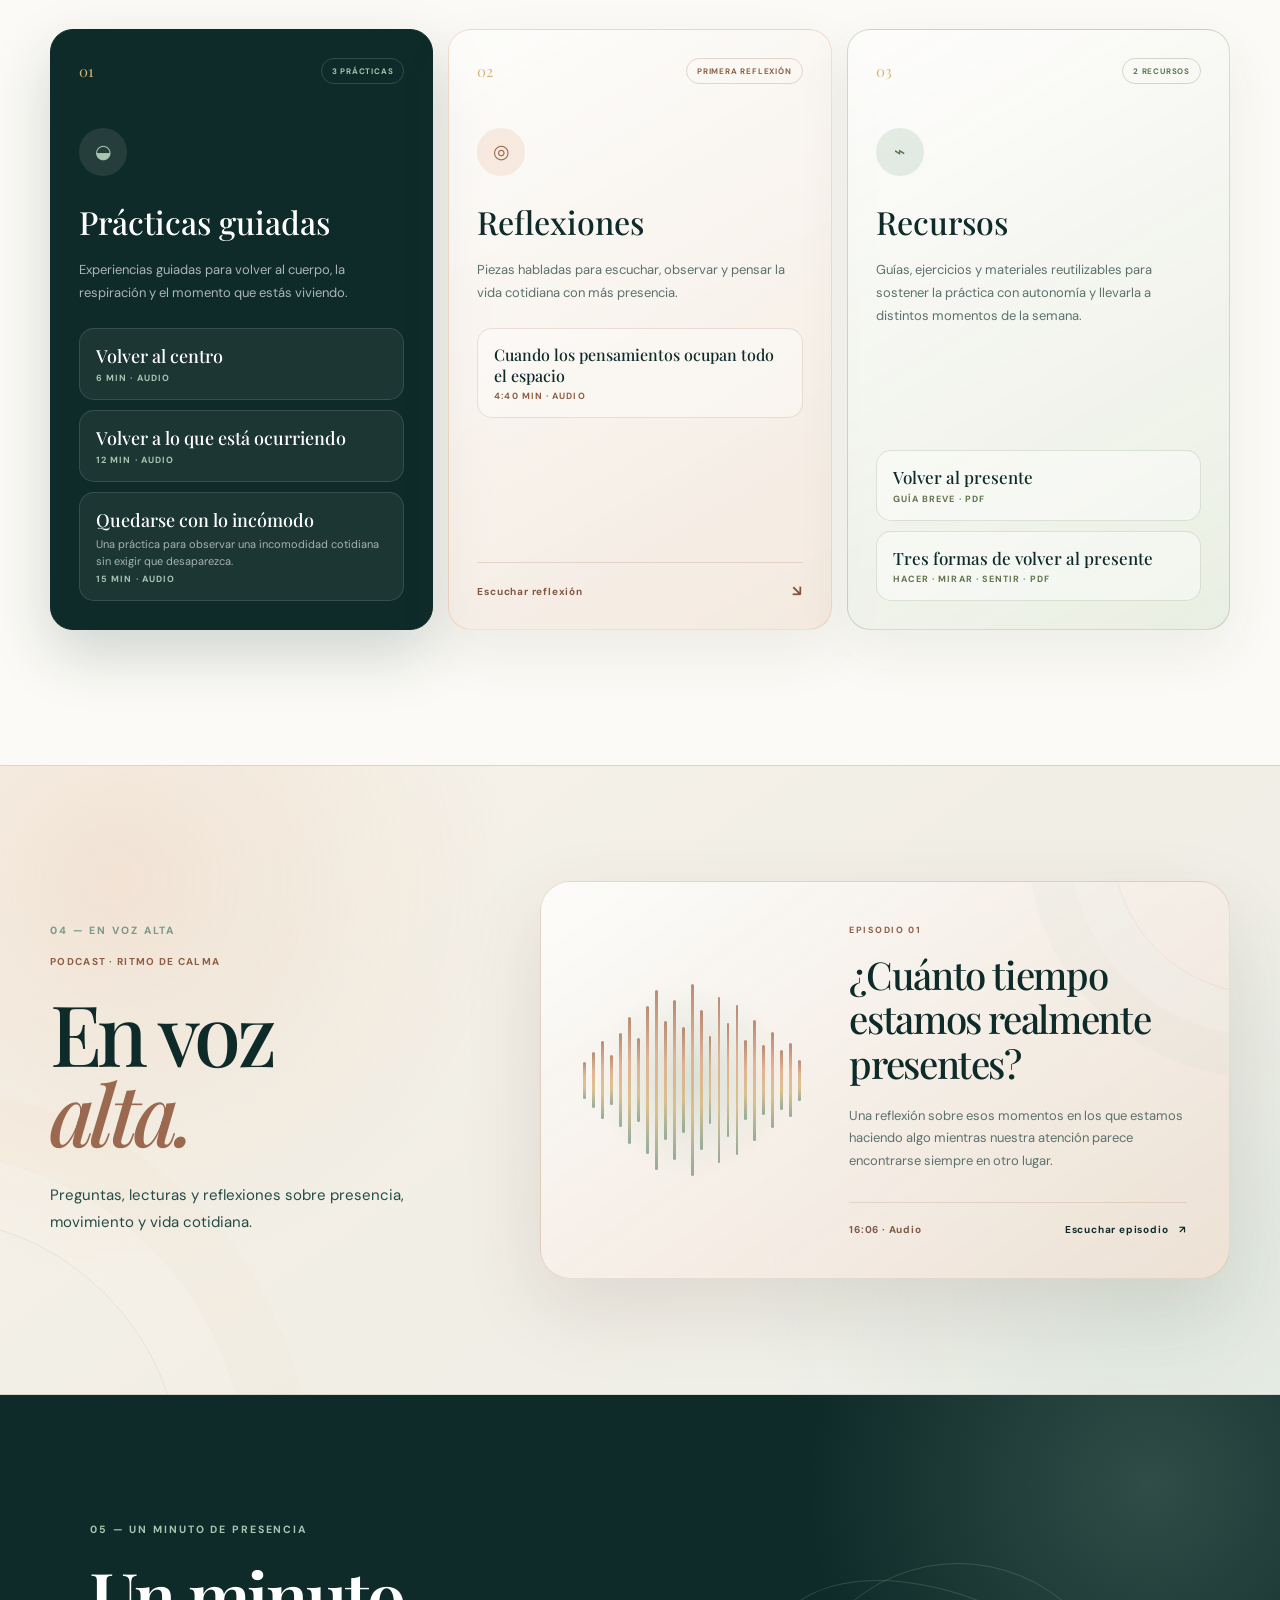
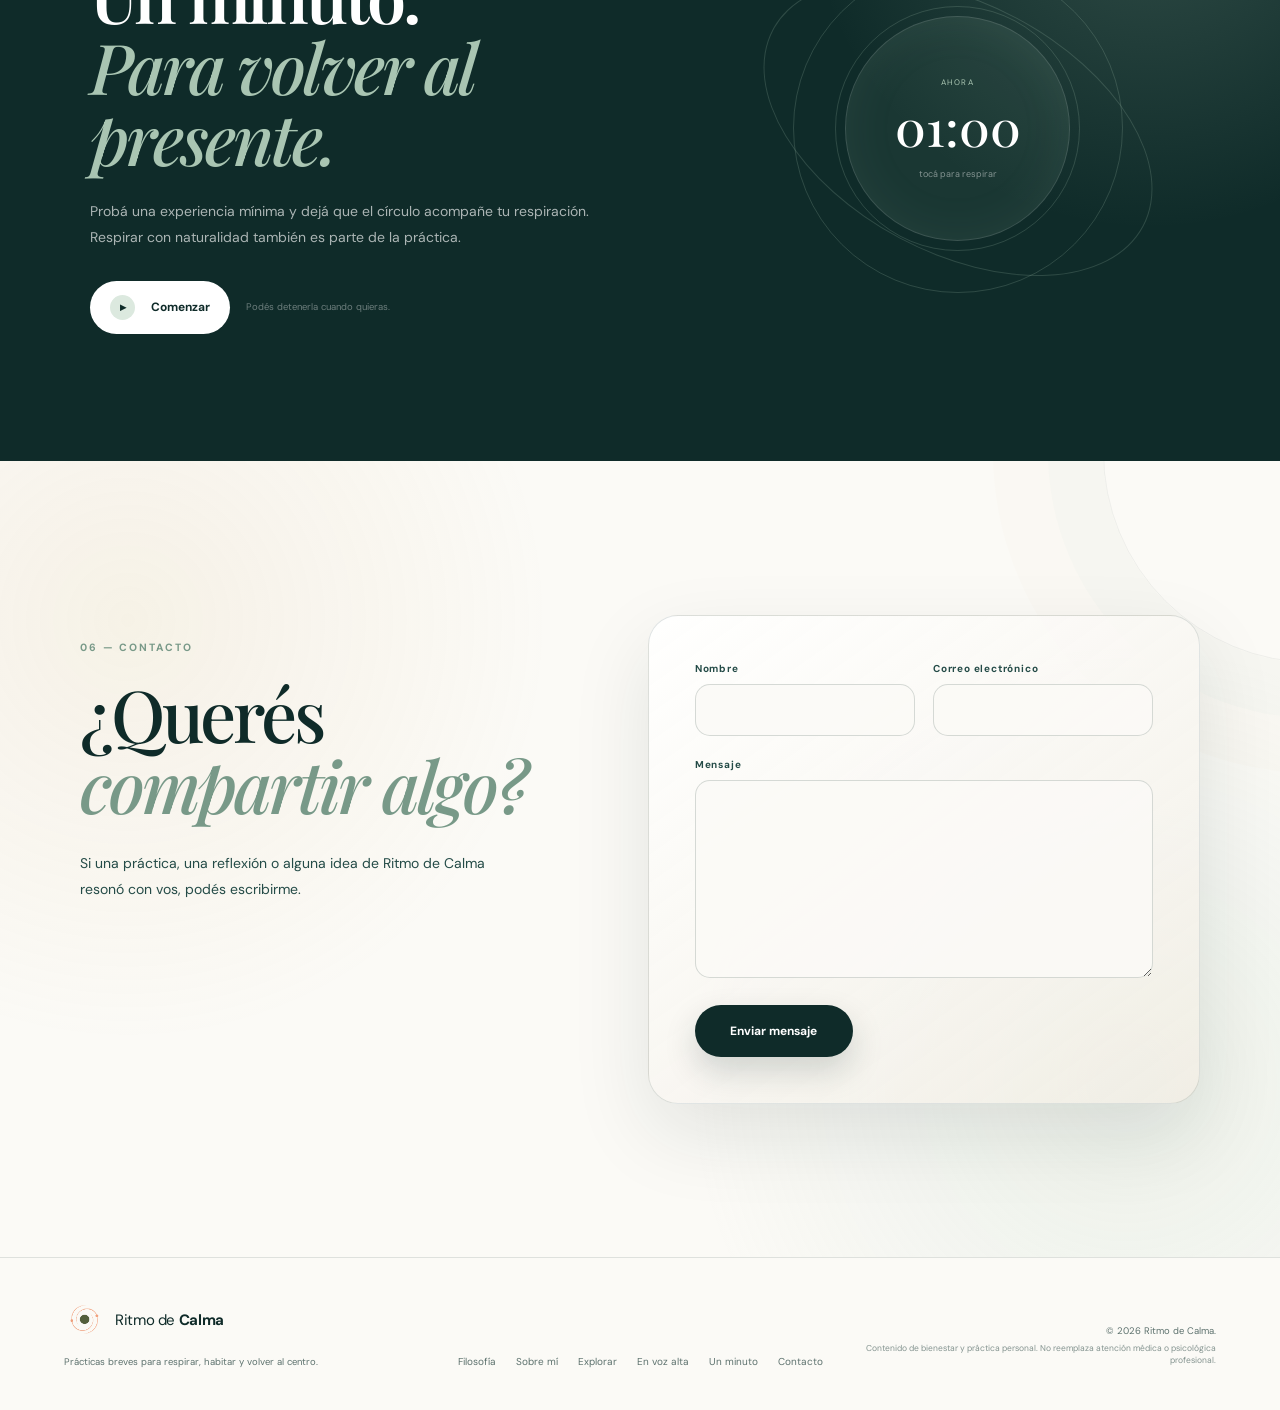
==== commit a21c24d3: "Add En voz alta episode series" ====
--- a/index.html
+++ b/index.html
@@ -19,7 +19,7 @@
   <link rel="preconnect" href="https://fonts.googleapis.com">
   <link rel="preconnect" href="https://fonts.gstatic.com" crossorigin>
   <link href="https://fonts.googleapis.com/css2?family=DM+Sans:wght@400;500;600;700&family=Playfair+Display:ital,wght@0,500;0,600;1,500;1,600&display=swap" rel="stylesheet">
-  <link rel="stylesheet" href="style.css?v=hero-refresh-1">
+  <link rel="stylesheet" href="style.css?v=en-voz-alta-1">
   <title>Ritmo de Calma — Volvé a tu centro</title>
   <script defer src="https://cloud.umami.is/script.js" data-website-id="38cd28f6-9287-4475-85c4-ac430f032003" data-domains="ritmodecalma.com,www.ritmodecalma.com"></script>
 </head>
@@ -301,11 +301,51 @@
       </div>
     </section>
 
+    <section class="voice-section" id="en-voz-alta" data-section="en-voz-alta" aria-labelledby="voiceTitle">
+      <div class="voice-shell">
+        <div class="voice-intro reveal">
+          <p class="eyebrow">04 — EN VOZ ALTA</p>
+          <p class="voice-descriptor">Podcast · Ritmo de Calma</p>
+          <h2 id="voiceTitle">En voz <em>alta.</em></h2>
+          <p>Preguntas, lecturas y reflexiones sobre presencia, movimiento y vida cotidiana.</p>
+        </div>
+
+        <a
+          class="voice-feature reveal delay-1"
+          href="en-voz-alta/cuanto-tiempo-estamos-realmente-presentes/"
+          aria-label="Escuchar episodio 01: ¿Cuánto tiempo estamos realmente presentes?"
+        >
+          <div class="voice-wave" aria-hidden="true">
+            <div class="voice-wave-lines">
+              <span style="--h:18%"></span><span style="--h:27%"></span><span style="--h:38%"></span>
+              <span style="--h:24%"></span><span style="--h:46%"></span><span style="--h:62%"></span>
+              <span style="--h:41%"></span><span style="--h:72%"></span><span style="--h:88%"></span>
+              <span style="--h:58%"></span><span style="--h:78%"></span><span style="--h:52%"></span>
+              <span style="--h:94%"></span><span style="--h:68%"></span><span style="--h:43%"></span>
+              <span style="--h:81%"></span><span style="--h:56%"></span><span style="--h:73%"></span>
+              <span style="--h:39%"></span><span style="--h:59%"></span><span style="--h:34%"></span>
+              <span style="--h:47%"></span><span style="--h:29%"></span><span style="--h:36%"></span>
+              <span style="--h:20%"></span>
+            </div>
+          </div>
+          <div class="voice-feature-copy">
+            <p class="voice-episode-number">Episodio 01</p>
+            <h3>¿Cuánto tiempo estamos realmente presentes?</h3>
+            <p>Una reflexión sobre esos momentos en los que estamos haciendo algo mientras nuestra atención parece encontrarse siempre en otro lugar.</p>
+            <div class="voice-feature-meta">
+              <span>16:06 · Audio</span>
+              <strong>Escuchar episodio <span aria-hidden="true">↗</span></strong>
+            </div>
+          </div>
+        </a>
+      </div>
+    </section>
+
     <section class="pause-section" id="presencia" data-section="presencia">
       <div class="pause-ambient" aria-hidden="true"></div>
       <div class="pause-inner">
         <div class="pause-copy reveal">
-          <p class="eyebrow light">04 — UN MINUTO DE PRESENCIA</p>
+          <p class="eyebrow light">05 — UN MINUTO DE PRESENCIA</p>
           <h2>Un minuto.<br> <em>Para volver al presente.</em></h2>
           <p>
             Probá una experiencia mínima y dejá que el círculo acompañe tu respiración.
@@ -336,7 +376,7 @@
     <section class="contact-section" id="contacto" aria-labelledby="contactTitle">
       <div class="contact-shell">
         <div class="contact-copy reveal">
-          <p class="eyebrow">05 — CONTACTO</p>
+          <p class="eyebrow">06 — CONTACTO</p>
           <h2 id="contactTitle">¿Querés <em>compartir algo?</em></h2>
           <p>Si una práctica, una reflexión o alguna idea de Ritmo de Calma resonó con vos, podés escribirme.</p>
         </div>
@@ -391,6 +431,7 @@
       <a href="#filosofia">Filosofía</a>
       <a href="#sobre-mi">Sobre mí</a>
       <a href="#explorar">Explorar</a>
+      <a href="#en-voz-alta">En voz alta</a>
       <a href="#presencia">Un minuto</a>
       <a href="#contacto">Contacto</a>
     </div>
--- a/style.css
+++ b/style.css
@@ -1769,7 +1769,7 @@
   margin-top: 66px;
   display: grid;
   grid-template-columns: minmax(0, .92fr) minmax(360px, .78fr);
-  align-items: center;
+  align-items: start;
   gap: clamp(55px, 9vw, 120px);
 }
 .practice-copy,
@@ -1792,9 +1792,25 @@
   line-height: .96;
 }
 .practice-copy h1 em { display: block; color: var(--sage-2); font-weight: 500; }
+.practice-meta {
+  margin-top: 26px;
+  display: flex;
+  flex-wrap: wrap;
+  gap: 8px;
+}
+.practice-meta span {
+  padding: 7px 10px;
+  border: 1px solid var(--line);
+  border-radius: 999px;
+  color: var(--ink-3);
+  background: rgba(255,255,255,.42);
+  font-size: 9px;
+  font-weight: 700;
+  letter-spacing: .09em;
+}
 .practice-description {
   max-width: 650px;
-  margin: 34px 0 0;
+  margin: 26px 0 0;
   color: var(--ink-2);
   font-size: 15px;
   line-height: 1.9;
@@ -1824,7 +1840,7 @@
   position: relative;
   width: 72px;
   height: 72px;
-  margin-bottom: 42px;
+  margin-bottom: 34px;
   display: grid;
   place-items: center;
   border-radius: 50%;
@@ -1841,13 +1857,91 @@
 }
 .practice-player-mark::before { inset: 12px; }
 .practice-player-mark::after { inset: 22px; background: var(--sage); }
-.practice-instruction {
-  position: relative;
-  margin: 0 0 25px;
+.practice-player-card.is-playing .practice-player-mark {
+  animation: practice-breathing-mark 6s cubic-bezier(.45, 0, .55, 1) infinite;
+}
+.practice-player-card.is-playing .practice-player-mark::before {
+  animation: practice-breathing-ring 6s cubic-bezier(.45, 0, .55, 1) infinite;
+}
+@keyframes practice-breathing-mark {
+  0%, 100% {
+    transform: scale(1);
+    box-shadow: 0 18px 36px rgba(15,43,41,.2);
+  }
+  50% {
+    transform: scale(1.045);
+    box-shadow: 0 23px 44px rgba(15,43,41,.24), 0 0 0 8px rgba(169,197,178,.08);
+  }
+}
+@keyframes practice-breathing-ring {
+  0%, 100% { opacity: .72; transform: scale(1); }
+  50% { opacity: 1; transform: scale(1.08); }
+}
+@media (prefers-reduced-motion: reduce) {
+  .practice-player-card.is-playing .practice-player-mark,
+  .practice-player-card.is-playing .practice-player-mark::before {
+    animation: none;
+  }
+}
+.content-section-label {
+  position: relative;
+  margin: 0;
+  color: var(--sage-dark);
+  font-size: 9px;
+  font-weight: 700;
+  letter-spacing: .17em;
+  text-transform: uppercase;
+}
+.before-you-begin {
+  position: relative;
+}
+.before-you-begin ul {
+  margin: 15px 0 0;
+  padding: 0;
+  display: grid;
+  gap: 10px;
+  list-style: none;
+}
+.before-you-begin li {
+  position: relative;
+  padding-left: 17px;
   color: var(--ink-2);
+  font-size: 14px;
+  line-height: 1.58;
+}
+.before-you-begin li::before {
+  content: "";
+  position: absolute;
+  width: 5px;
+  height: 5px;
+  left: 0;
+  top: .65em;
+  border-radius: 50%;
+  background: var(--sage-2);
+}
+.content-duration {
+  position: relative;
+  margin: 28px 0 22px;
+  padding: 13px 0;
+  display: flex;
+  align-items: baseline;
+  justify-content: space-between;
+  gap: 18px;
+  border-top: 1px solid var(--line);
+  border-bottom: 1px solid var(--line);
+}
+.content-duration span {
+  color: var(--ink-3);
+  font-size: 9px;
+  font-weight: 700;
+  letter-spacing: .14em;
+  text-transform: uppercase;
+}
+.content-duration strong {
+  color: var(--ink);
   font-family: var(--serif);
-  font-size: 20px;
-  line-height: 1.5;
+  font-size: 19px;
+  font-weight: 500;
 }
 .practice-audio-label {
   margin: 0 0 10px;
@@ -1865,12 +1959,28 @@
   accent-color: var(--sage-dark);
 }
 .practice-audio::-webkit-media-controls-panel { background: #ebe8de; }
+.post-practice-prompt {
+  margin-top: 60px;
+  padding: 30px 0;
+  display: grid;
+  grid-template-columns: 150px minmax(0, 1fr);
+  align-items: baseline;
+  gap: clamp(25px, 5vw, 70px);
+  border-top: 1px solid var(--line);
+  border-bottom: 1px solid var(--line);
+}
+.post-practice-prompt > p:last-child {
+  max-width: 720px;
+  margin: 0;
+  color: var(--ink);
+  font-family: var(--serif);
+  font-size: clamp(20px, 2.4vw, 27px);
+  line-height: 1.48;
+}
 .practice-after {
-  margin-top: 52px;
-  padding-top: 28px;
+  margin-top: 34px;
   display: flex;
   justify-content: flex-end;
-  border-top: 1px solid var(--line);
 }
 .practice-return {
   display: inline-flex;
@@ -1888,18 +1998,21 @@
   .practice-main { padding-top: calc(var(--header-h) + 58px); }
   .practice-layout { margin-top: 52px; grid-template-columns: minmax(0, 1fr); gap: 50px; }
   .practice-copy { max-width: 760px; }
-  .practice-player-card { max-width: 700px; }
+  .practice-player-card { width: 100%; max-width: 700px; }
 }
 
 @media (max-width: 560px) {
   .practice-main { padding: calc(var(--header-h) + 38px) 15px 88px; }
   .practice-layout { margin-top: 40px; gap: 38px; }
   .practice-copy h1 { font-size: clamp(51px, 16vw, 72px); }
-  .practice-description { margin-top: 26px; font-size: 14px; line-height: 1.78; }
+  .practice-meta { margin-top: 22px; }
+  .practice-description { margin-top: 23px; font-size: 14px; line-height: 1.78; }
   .practice-player-card { padding: 25px 20px; border-radius: 23px; }
-  .practice-player-mark { width: 62px; height: 62px; margin-bottom: 34px; }
-  .practice-instruction { font-size: 18px; }
-  .practice-after { margin-top: 38px; justify-content: flex-start; }
+  .practice-player-mark { width: 62px; height: 62px; margin-bottom: 29px; }
+  .before-you-begin li { font-size: 14px; }
+  .post-practice-prompt { margin-top: 42px; padding: 25px 0; grid-template-columns: minmax(0, 1fr); gap: 13px; }
+  .post-practice-prompt > p:last-child { font-size: 20px; }
+  .practice-after { margin-top: 28px; justify-content: flex-start; }
 }
 
 /* -------------------------------------------------------------------------
@@ -2476,3 +2589,432 @@
     font-size: 46px;
   }
 }
+
+/* -------------------------------------------------------------------------
+   En voz alta · sección editorial y episodios
+   ------------------------------------------------------------------------- */
+.voice-section {
+  position: relative;
+  padding: clamp(100px, 9vw, 140px) 22px;
+  overflow: hidden;
+  border-top: 1px solid var(--line);
+  border-bottom: 1px solid var(--line);
+  background:
+    radial-gradient(circle at 9% 18%, rgba(223,162,124,.18), transparent 31%),
+    radial-gradient(circle at 90% 80%, rgba(169,197,178,.23), transparent 32%),
+    linear-gradient(145deg, #f7f3ea, #f1eee5 54%, #eef1eb);
+}
+.voice-section::before {
+  content: "";
+  position: absolute;
+  width: 520px;
+  height: 520px;
+  left: -340px;
+  bottom: -345px;
+  border: 1px solid rgba(15,43,41,.06);
+  border-radius: 50%;
+  box-shadow: 0 0 0 64px rgba(255,255,255,.16), 0 0 0 128px rgba(215,180,118,.04);
+  pointer-events: none;
+}
+.voice-shell {
+  position: relative;
+  width: min(1180px, 100%);
+  margin-inline: auto;
+  display: grid;
+  grid-template-columns: minmax(280px, .72fr) minmax(460px, 1.28fr);
+  align-items: center;
+  gap: clamp(52px, 8vw, 112px);
+}
+.voice-intro { max-width: 420px; }
+.voice-intro .eyebrow { margin-bottom: 18px; }
+.voice-descriptor {
+  margin: 0 0 24px;
+  color: #8f5d43;
+  font-size: 10px;
+  font-weight: 700;
+  letter-spacing: .13em;
+  text-transform: uppercase;
+}
+.voice-intro h2 {
+  margin: 0;
+  font-family: var(--serif);
+  font-size: clamp(58px, 6.6vw, 90px);
+  font-weight: 500;
+  letter-spacing: -.055em;
+  line-height: .95;
+}
+.voice-intro h2 em { display: block; color: #9b694f; font-weight: 500; }
+.voice-intro > p:last-child {
+  max-width: 390px;
+  margin: 30px 0 0;
+  color: var(--ink-2);
+  font-size: 15px;
+  line-height: 1.82;
+}
+.voice-feature {
+  position: relative;
+  min-width: 0;
+  padding: clamp(26px, 3.5vw, 42px);
+  display: grid;
+  grid-template-columns: minmax(190px, .78fr) minmax(280px, 1.22fr);
+  align-items: center;
+  gap: clamp(28px, 4vw, 50px);
+  overflow: hidden;
+  border: 1px solid rgba(143,93,67,.18);
+  border-radius: 30px;
+  background: linear-gradient(145deg, rgba(255,255,255,.76), rgba(239,224,211,.88));
+  box-shadow: 0 30px 80px rgba(84,61,46,.12);
+  transition: transform .3s ease, box-shadow .3s ease, border-color .3s ease;
+}
+.voice-feature::after {
+  content: "";
+  position: absolute;
+  width: 300px;
+  height: 300px;
+  right: -185px;
+  top: -190px;
+  border: 1px solid rgba(143,93,67,.08);
+  border-radius: 50%;
+  box-shadow: 0 0 0 42px rgba(255,255,255,.13), 0 0 0 84px rgba(169,197,178,.07);
+  pointer-events: none;
+}
+.voice-feature:hover {
+  transform: translateY(-5px);
+  border-color: rgba(143,93,67,.28);
+  box-shadow: 0 38px 90px rgba(84,61,46,.16);
+}
+.voice-feature:focus-visible,
+.episode-breadcrumb:focus-visible,
+.episode-return:focus-visible {
+  outline: 3px solid rgba(215,180,118,.68);
+  outline-offset: 5px;
+}
+.voice-wave {
+  position: relative;
+  min-width: 0;
+  height: 205px;
+  display: grid;
+  place-items: center;
+}
+.voice-wave::before {
+  content: "";
+  position: absolute;
+  width: 190px;
+  height: 190px;
+  border-radius: 50%;
+  background: radial-gradient(circle, rgba(169,197,178,.38), rgba(169,197,178,.08) 52%, transparent 72%);
+  filter: blur(2px);
+}
+.voice-wave-lines {
+  position: relative;
+  z-index: 1;
+  width: 100%;
+  height: 100%;
+  display: flex;
+  align-items: center;
+  justify-content: center;
+  gap: clamp(4px, .48vw, 7px);
+  transform-origin: center;
+}
+.voice-wave-lines span {
+  width: clamp(2px, .22vw, 3px);
+  height: var(--h);
+  min-height: 12px;
+  border-radius: 999px;
+  background: linear-gradient(180deg, #a76f54 0%, var(--clay) 36%, var(--gold) 67%, var(--sage-2) 100%);
+  opacity: .78;
+}
+.voice-feature .voice-wave-lines { animation: voice-wave-breathe 12s cubic-bezier(.45,0,.55,1) infinite; }
+@keyframes voice-wave-breathe {
+  0%, 100% { transform: scaleY(.94); opacity: .74; }
+  50% { transform: scaleY(1.025); opacity: .94; }
+}
+.voice-feature-copy { position: relative; z-index: 1; min-width: 0; }
+.voice-episode-number {
+  margin: 0 0 16px;
+  color: #8f5d43;
+  font-size: 9px;
+  font-weight: 700;
+  letter-spacing: .17em;
+  text-transform: uppercase;
+}
+.voice-feature h3 {
+  max-width: 520px;
+  margin: 0;
+  color: var(--ink);
+  font-family: var(--serif);
+  font-size: clamp(27px, 3vw, 39px);
+  font-weight: 500;
+  letter-spacing: -.035em;
+  line-height: 1.15;
+}
+.voice-feature-copy > p:not(.voice-episode-number) {
+  max-width: 530px;
+  margin: 20px 0 0;
+  color: var(--ink-3);
+  font-size: 13px;
+  line-height: 1.72;
+}
+.voice-feature-meta {
+  margin-top: 30px;
+  padding-top: 20px;
+  display: flex;
+  align-items: center;
+  justify-content: space-between;
+  gap: 22px;
+  border-top: 1px solid rgba(143,93,67,.17);
+  color: #7e5947;
+  font-size: 10px;
+  font-weight: 700;
+  letter-spacing: .08em;
+}
+.voice-feature-meta strong { color: var(--ink); font-weight: 700; }
+.voice-feature-meta strong span { display: inline-block; margin-left: 8px; transition: transform .2s ease; }
+.voice-feature:hover .voice-feature-meta strong span { transform: translate(3px,-3px); }
+
+.episode-page { min-width: 0; overflow-x: hidden; }
+.episode-page .site-header { background: rgba(251,250,246,.86); backdrop-filter: blur(18px) saturate(1.15); }
+.episode-main {
+  position: relative;
+  min-height: 100svh;
+  padding: calc(var(--header-h) + 76px) 22px 120px;
+  overflow: hidden;
+  background:
+    radial-gradient(circle at 92% 22%, rgba(223,162,124,.16), transparent 27%),
+    radial-gradient(circle at 7% 72%, rgba(169,197,178,.19), transparent 30%);
+}
+.episode-main::after {
+  content: "";
+  position: absolute;
+  z-index: -1;
+  width: 610px;
+  height: 610px;
+  left: -390px;
+  bottom: -350px;
+  border: 1px solid rgba(143,93,67,.07);
+  border-radius: 50%;
+  box-shadow: 0 0 0 72px rgba(169,197,178,.045), 0 0 0 144px rgba(215,180,118,.03);
+}
+.episode-shell { width: min(1120px, 100%); margin-inline: auto; }
+.episode-breadcrumb {
+  display: inline-flex;
+  align-items: center;
+  gap: 9px;
+  color: var(--ink-3);
+  font-size: 10px;
+  font-weight: 700;
+  letter-spacing: .08em;
+  transition: color .2s ease, transform .2s ease;
+}
+.episode-breadcrumb:hover { color: var(--ink); transform: translateX(-3px); }
+.episode-layout {
+  margin-top: 58px;
+  display: grid;
+  grid-template-columns: minmax(0, 1.05fr) minmax(360px, .78fr);
+  align-items: center;
+  gap: clamp(55px, 8vw, 108px);
+}
+.episode-copy,
+.episode-player-card { min-width: 0; }
+.episode-eyebrow {
+  margin: 0 0 10px;
+  color: #8f5d43;
+  font-size: 10px;
+  font-weight: 700;
+  letter-spacing: .18em;
+  text-transform: uppercase;
+}
+.episode-descriptor {
+  margin: 0 0 24px;
+  color: var(--ink-3);
+  font-size: 10px;
+  font-weight: 600;
+  letter-spacing: .1em;
+}
+.episode-copy h1 {
+  max-width: 720px;
+  margin: 0;
+  font-family: var(--serif);
+  font-size: clamp(50px, 6.7vw, 86px);
+  font-weight: 500;
+  letter-spacing: -.055em;
+  line-height: .98;
+}
+.episode-copy h1 em { display: block; color: #9b694f; font-weight: 500; }
+.episode-meta {
+  margin-top: 26px;
+  display: flex;
+  flex-wrap: wrap;
+  gap: 8px;
+}
+.episode-meta span {
+  padding: 7px 11px;
+  border: 1px solid rgba(143,93,67,.19);
+  border-radius: 999px;
+  color: #7e5947;
+  background: rgba(255,255,255,.45);
+  font-size: 9px;
+  font-weight: 700;
+  letter-spacing: .09em;
+}
+.episode-introduction {
+  max-width: 670px;
+  margin: 27px 0 0;
+  color: var(--ink-2);
+  font-size: 15px;
+  line-height: 1.88;
+}
+.episode-player-card {
+  position: relative;
+  padding: clamp(28px, 4vw, 43px);
+  overflow: hidden;
+  border-radius: 32px;
+  color: var(--white);
+  background:
+    radial-gradient(circle at 82% 10%, rgba(223,162,124,.27), transparent 30%),
+    linear-gradient(145deg, #173c37, #0f2b29 68%, #193b35);
+  box-shadow: 0 34px 86px rgba(15,43,41,.22);
+}
+.episode-player-card::before {
+  content: "";
+  position: absolute;
+  width: 250px;
+  height: 250px;
+  right: -145px;
+  bottom: -155px;
+  border: 1px solid rgba(255,255,255,.09);
+  border-radius: 50%;
+  box-shadow: 0 0 0 40px rgba(169,197,178,.045), 0 0 0 80px rgba(215,180,118,.03);
+}
+.voice-wave--episode { height: 220px; margin: -8px 0 20px; }
+.voice-wave--episode::before {
+  width: 230px;
+  height: 230px;
+  background: radial-gradient(circle, rgba(169,197,178,.22), rgba(169,197,178,.05) 54%, transparent 72%);
+}
+.voice-wave--episode .voice-wave-lines span {
+  background: linear-gradient(180deg, #e6b294 0%, #dfa27c 36%, #d7b476 67%, #a9c5b2 100%);
+  opacity: .84;
+}
+.episode-player-card.is-playing .voice-wave-lines { animation: voice-wave-active 7s cubic-bezier(.45,0,.55,1) infinite; }
+@keyframes voice-wave-active {
+  0%, 100% { transform: scaleY(.94); opacity: .76; }
+  50% { transform: scaleY(1.04); opacity: 1; }
+}
+.episode-player-label {
+  position: relative;
+  margin: 0 0 11px;
+  color: rgba(255,255,255,.6);
+  font-size: 9px;
+  font-weight: 700;
+  letter-spacing: .16em;
+  text-transform: uppercase;
+}
+.episode-player-card h2 {
+  position: relative;
+  max-width: 340px;
+  margin: 0 0 25px;
+  font-family: var(--serif);
+  font-size: 25px;
+  font-weight: 500;
+  line-height: 1.3;
+}
+.episode-audio {
+  position: relative;
+  width: 100%;
+  min-width: 0;
+  display: block;
+  color-scheme: light;
+  accent-color: #8f5d43;
+}
+.episode-audio::-webkit-media-controls-panel { background: #eee5da; }
+.episode-references {
+  margin: 68px 0 0 auto;
+  max-width: 760px;
+  padding: 30px 0;
+  border-top: 1px solid var(--line);
+  border-bottom: 1px solid var(--line);
+}
+.episode-references[hidden] { display: none; }
+.episode-section-label {
+  margin: 0 0 11px;
+  color: #8f5d43;
+  font-size: 9px;
+  font-weight: 700;
+  letter-spacing: .17em;
+  text-transform: uppercase;
+}
+.episode-references h2 {
+  margin: 0;
+  font-family: var(--serif);
+  font-size: 30px;
+  font-weight: 500;
+}
+.episode-references ul { margin: 24px 0 0; padding: 0; display: grid; gap: 16px; list-style: none; }
+.episode-references li { display: grid; gap: 4px; color: var(--ink-3); font-size: 13px; }
+.episode-references li strong { color: var(--ink); font-family: var(--serif); font-size: 18px; font-weight: 500; }
+.episode-after {
+  margin-top: 42px;
+  display: flex;
+  justify-content: flex-end;
+}
+.episode-return {
+  display: inline-flex;
+  align-items: center;
+  gap: 10px;
+  color: var(--ink-3);
+  font-size: 10px;
+  font-weight: 700;
+  letter-spacing: .08em;
+  transition: color .2s ease, transform .2s ease;
+}
+.episode-return:hover { color: var(--ink); transform: translateY(-2px); }
+
+@media (max-width: 900px) {
+  .voice-shell { grid-template-columns: minmax(0, 1fr); gap: 48px; }
+  .voice-intro { max-width: 660px; }
+  .voice-intro > p:last-child { max-width: 560px; }
+  .episode-main { padding-top: calc(var(--header-h) + 58px); }
+  .episode-layout { margin-top: 50px; grid-template-columns: minmax(0, 1fr); gap: 50px; }
+  .episode-copy { max-width: 790px; }
+  .episode-player-card { width: 100%; max-width: 700px; }
+}
+
+@media (max-width: 620px) {
+  .voice-section { padding: 88px 15px; }
+  .voice-shell { gap: 38px; }
+  .voice-intro h2 { font-size: clamp(55px, 18vw, 76px); }
+  .voice-intro > p:last-child { margin-top: 25px; font-size: 14px; line-height: 1.76; }
+  .voice-feature {
+    padding: 24px 20px;
+    grid-template-columns: minmax(0, 1fr);
+    gap: 19px;
+    border-radius: 24px;
+  }
+  .voice-feature .voice-wave { height: 145px; }
+  .voice-wave::before { width: 150px; height: 150px; }
+  .voice-wave-lines { gap: 4px; }
+  .voice-wave-lines span { width: 2px; }
+  .voice-feature h3 { font-size: 29px; }
+  .voice-feature-copy > p:not(.voice-episode-number) { font-size: 13px; }
+  .voice-feature-meta { align-items: flex-start; flex-direction: column; gap: 12px; }
+
+  .episode-main { padding: calc(var(--header-h) + 38px) 15px 88px; }
+  .episode-layout { margin-top: 40px; gap: 38px; }
+  .episode-copy h1 { font-size: clamp(46px, 14vw, 64px); }
+  .episode-introduction { margin-top: 24px; font-size: 14px; line-height: 1.8; }
+  .episode-player-card { padding: 26px 20px; border-radius: 24px; }
+  .voice-wave--episode { height: 165px; margin-bottom: 18px; }
+  .voice-wave--episode::before { width: 175px; height: 175px; }
+  .episode-player-card h2 { font-size: 23px; }
+  .episode-after { margin-top: 32px; justify-content: flex-start; }
+}
+
+@media (prefers-reduced-motion: reduce) {
+  .voice-feature,
+  .voice-feature-meta strong span,
+  .episode-breadcrumb,
+  .episode-return { transition: none; }
+  .voice-feature .voice-wave-lines,
+  .episode-player-card.is-playing .voice-wave-lines { animation: none; }
+}
